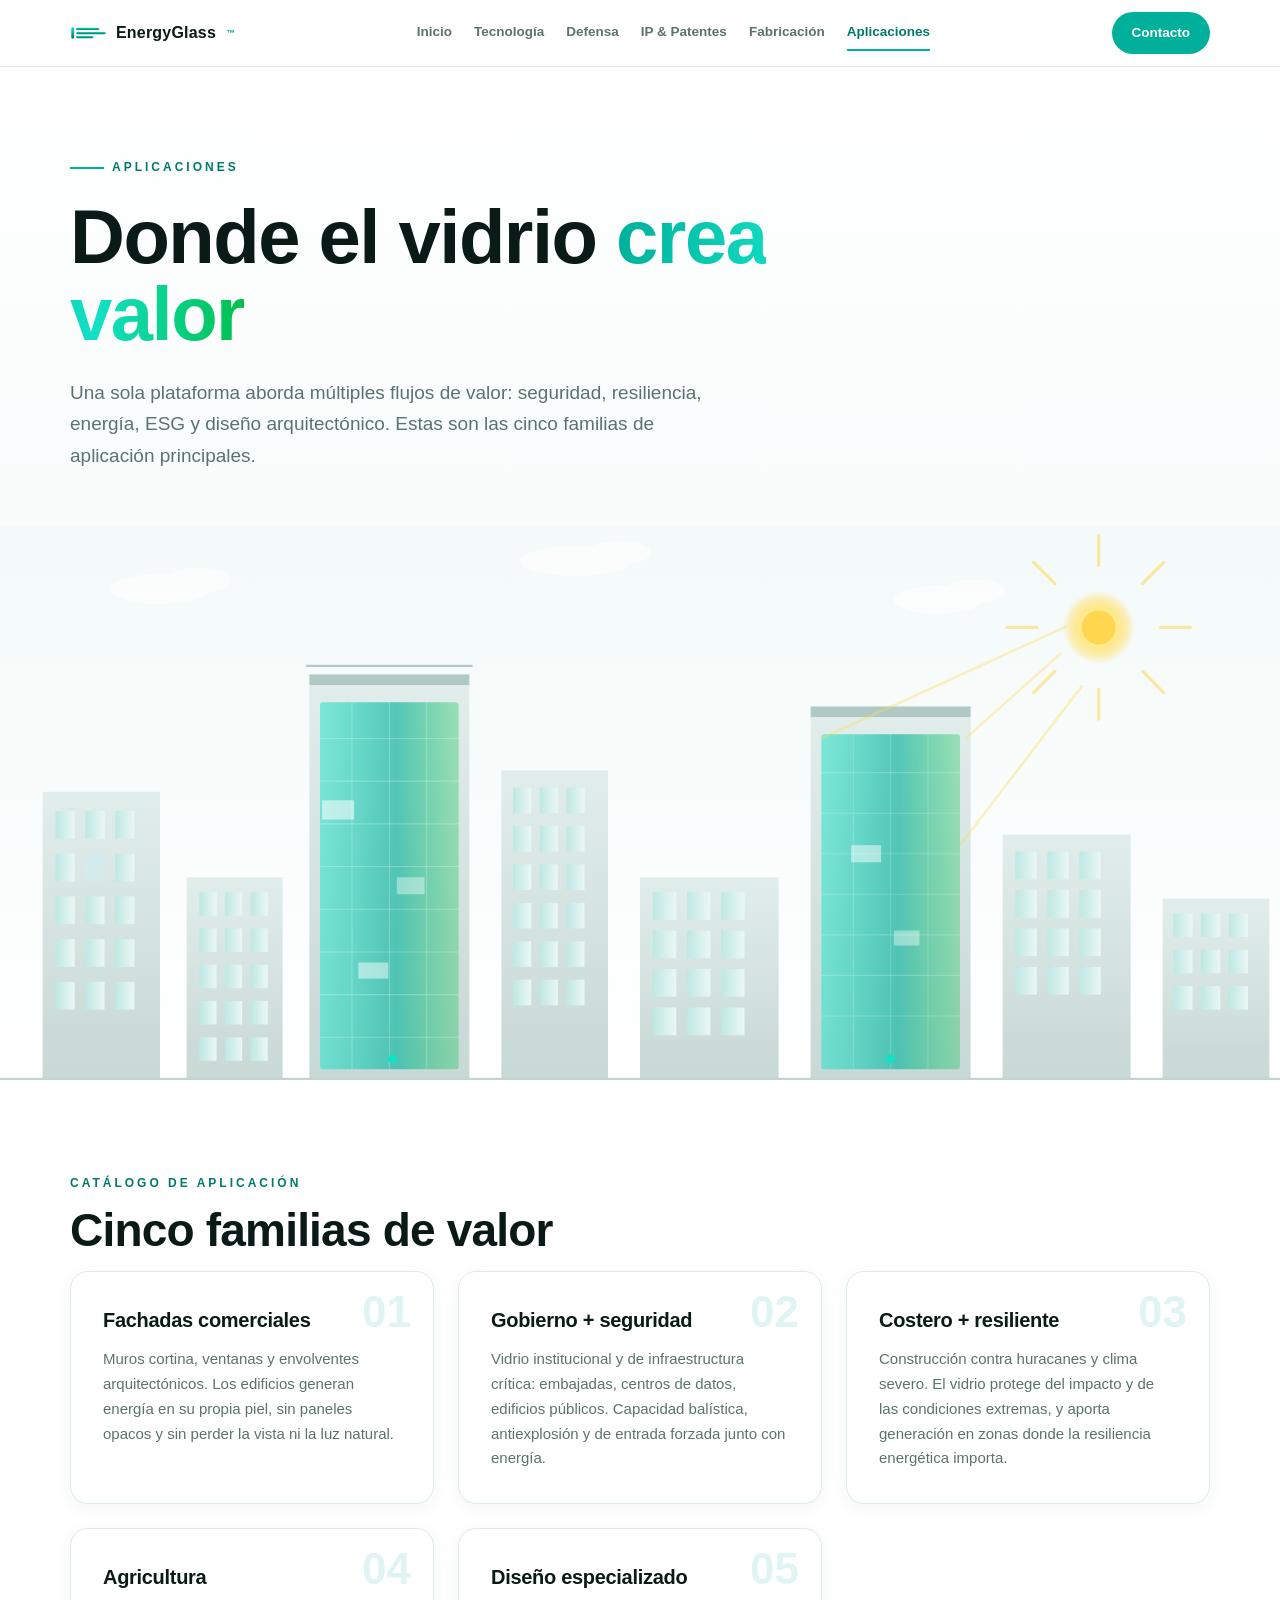
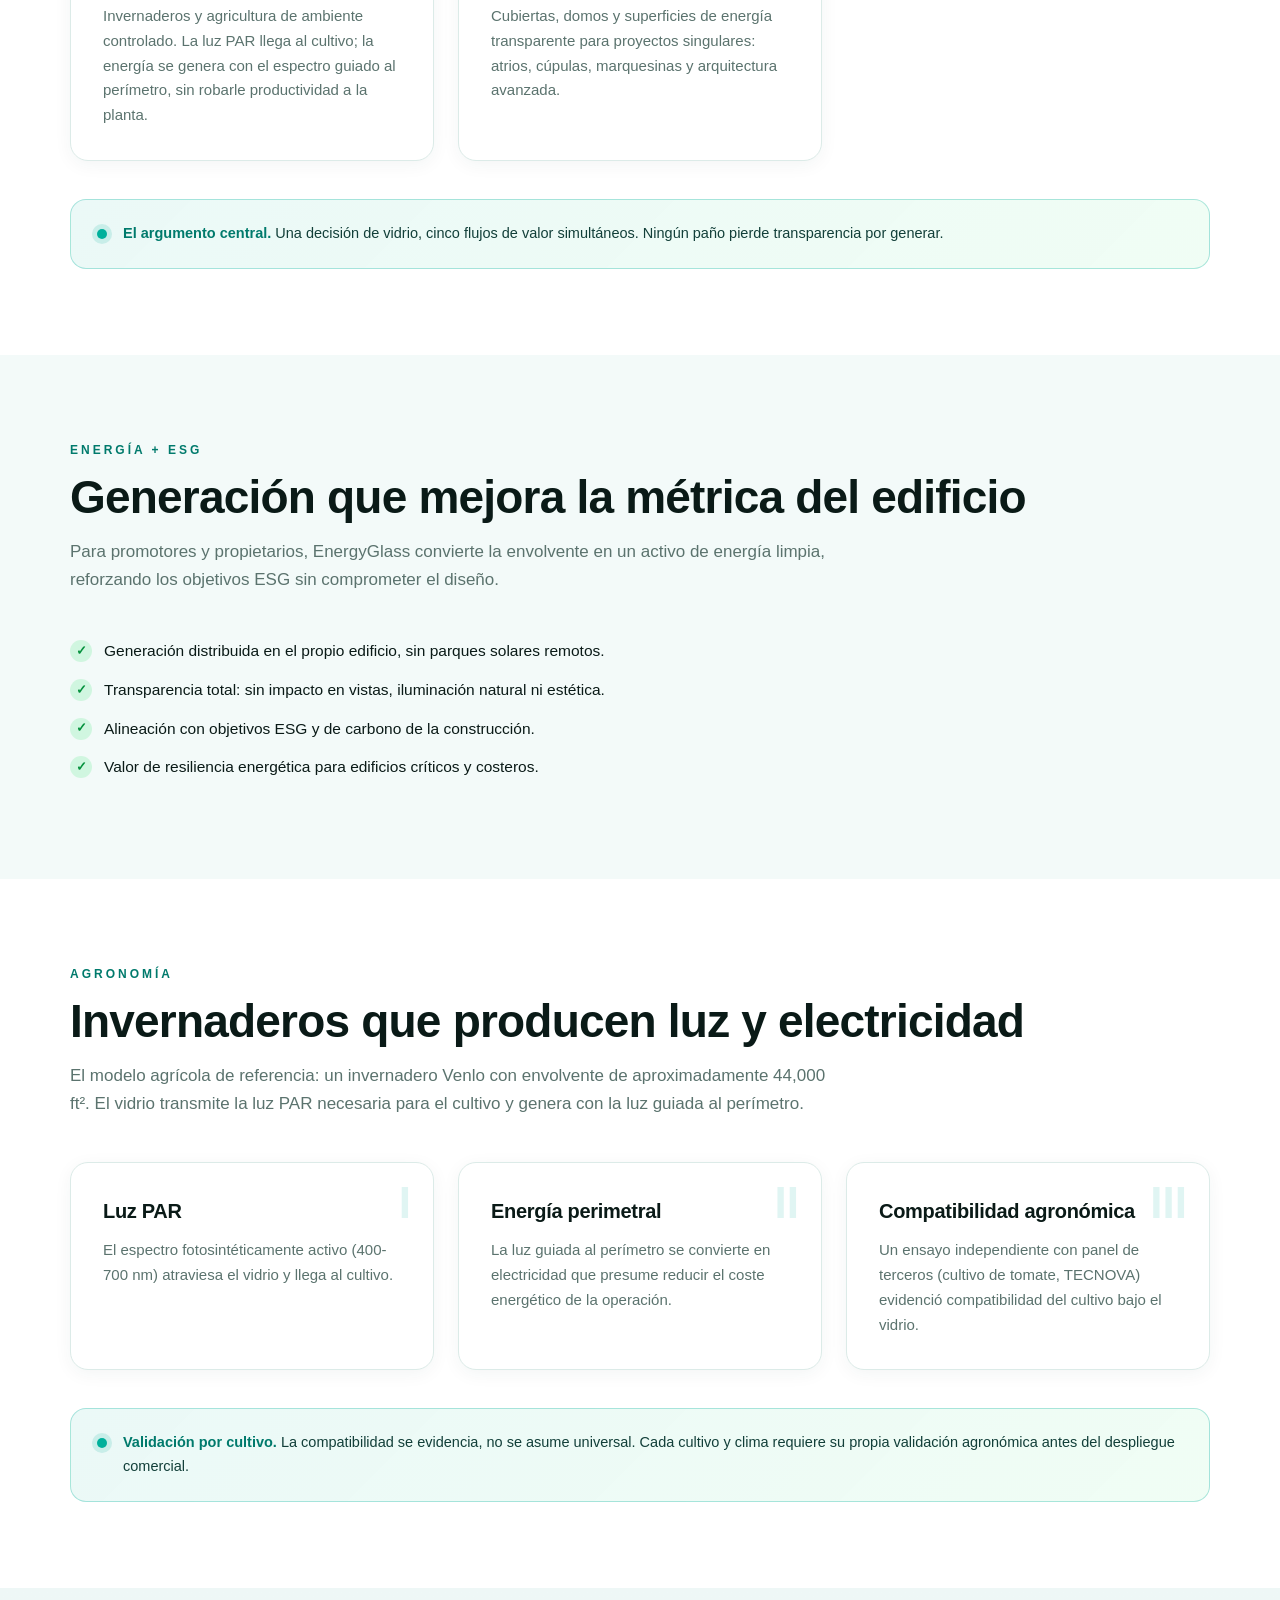
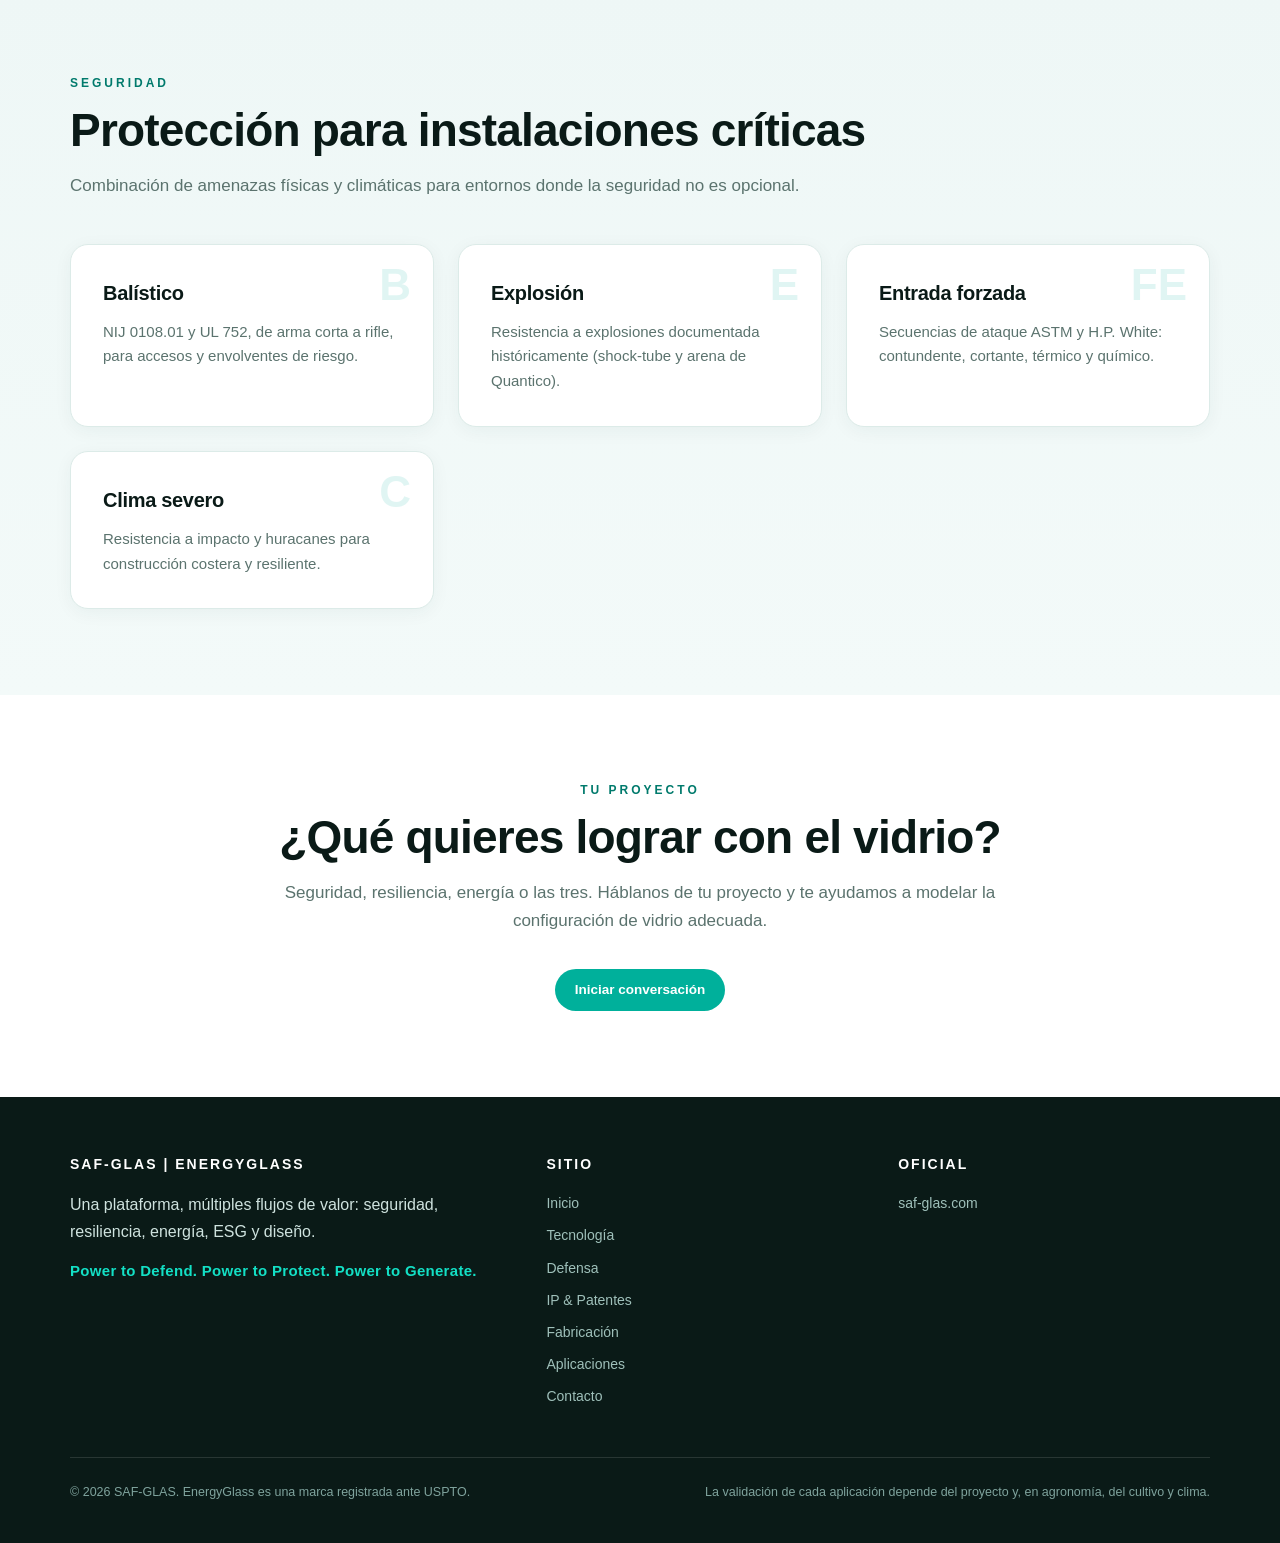
==== aplicaciones.html @ 5949d6bf "feat: pagina aplicaciones con 5 familias" ====
<!DOCTYPE html>
<html lang="es">
<head>
<meta charset="UTF-8">
<meta name="viewport" content="width=device-width, initial-scale=1.0">
<title>Aplicaciones | EnergyGlass - Fachadas, seguridad, agricultura y diseño</title>
<meta name="description" content="Aplicaciones de EnergyGlass: fachadas comerciales, gobierno y seguridad, costero y resiliente, agricultura (invernaderos) y diseño especializado.">
<link rel="stylesheet" href="style.css">
</head>
<body>

<nav class="nav">
  <div class="wrap">
    <a class="logo" href="index.html">
      <svg width="36" height="24" viewBox="0 0 112 44" fill="none">
        <defs><linearGradient id="egA" x1="0" y1="0" x2="0" y2="1"><stop offset="0" stop-color="#13e0c5"/><stop offset="1" stop-color="#007566"/></linearGradient></defs>
        <rect x="4" y="4" width="9" height="36" rx="4.5" fill="url(#egA)"/>
        <rect x="19" y="6" width="72" height="7" rx="3.5" fill="url(#egA)"/>
        <rect x="19" y="18.5" width="92" height="7" rx="3.5" fill="url(#egA)"/>
        <rect x="19" y="31" width="54" height="7" rx="3.5" fill="url(#egA)"/>
      </svg>
      EnergyGlass<span class="tm">™</span>
    </a>
    <div class="navmenu">
      <a href="index.html">Inicio</a>
      <a href="tecnologia.html">Tecnología</a>
      <a href="defensa.html">Defensa</a>
      <a href="ip.html">IP &amp; Patentes</a>
      <a href="fabricacion.html">Fabricación</a>
      <a href="aplicaciones.html" class="act">Aplicaciones</a>
    </div>
    <a class="cta" href="contacto.html">Contacto</a>
  </div>
</nav>

<header class="hero">
  <div class="wrap">
    <div class="hero-inner">
      <div class="eyebrow">Aplicaciones</div>
      <h1>Donde el vidrio <span class="grad">crea valor</span></h1>
      <p class="sub">Una sola plataforma aborda múltiples flujos de valor: seguridad, resiliencia, energía, ESG y diseño arquitectónico. Estas son las cinco familias de aplicación principales.</p>
    </div>
  </div>
  <div class="cityband">
    <img src="assets/city-energy.svg" alt="Aplicaciones de EnergyGlass en la ciudad">
  </div>
</header>

<section>
  <div class="wrap">
    <div class="kicker">Catálogo de aplicación</div>
    <h2>Cinco familias de valor</h2>
    <div class="grid2">
      <div class="card"><span class="num">01</span><h3>Fachadas comerciales</h3><p>Muros cortina, ventanas y envolventes arquitectónicos. Los edificios generan energía en su propia piel, sin paneles opacos y sin perder la vista ni la luz natural.</p></div>
      <div class="card"><span class="num">02</span><h3>Gobierno + seguridad</h3><p>Vidrio institucional y de infraestructura crítica: embajadas, centros de datos, edificios públicos. Capacidad balística, antiexplosión y de entrada forzada junto con energía.</p></div>
      <div class="card"><span class="num">03</span><h3>Costero + resiliente</h3><p>Construcción contra huracanes y clima severo. El vidrio protege del impacto y de las condiciones extremas, y aporta generación en zonas donde la resiliencia energética importa.</p></div>
      <div class="card"><span class="num">04</span><h3>Agricultura</h3><p>Invernaderos y agricultura de ambiente controlado. La luz PAR llega al cultivo; la energía se genera con el espectro guiado al perímetro, sin robarle productividad a la planta.</p></div>
      <div class="card"><span class="num">05</span><h3>Diseño especializado</h3><p>Cubiertas, domos y superficies de energía transparente para proyectos singulares: atrios, cúpulas, marquesinas y arquitectura avanzada.</p></div>
    </div>
    <div class="callout"><span class="dot"></span><div><b>El argumento central.</b> Una decisión de vidrio, cinco flujos de valor simultáneos. Ningún paño pierde transparencia por generar.</div></div>
  </div>
</section>

<section class="alt">
  <div class="wrap">
    <div class="kicker">Energía + ESG</div>
    <h2>Generación que mejora la métrica del edificio</h2>
    <p class="lead">Para promotores y propietarios, EnergyGlass convierte la envolvente en un activo de energía limpia, reforzando los objetivos ESG sin comprometer el diseño.</p>
    <ul class="checklist">
      <li>Generación distribuida en el propio edificio, sin parques solares remotos.</li>
      <li>Transparencia total: sin impacto en vistas, iluminación natural ni estética.</li>
      <li>Alineación con objetivos ESG y de carbono de la construcción.</li>
      <li>Valor de resiliencia energética para edificios críticos y costeros.</li>
    </ul>
  </div>
</section>

<section>
  <div class="wrap">
    <div class="kicker">Agronomía</div>
    <h2>Invernaderos que producen luz y electricidad</h2>
    <p class="lead">El modelo agrícola de referencia: un invernadero Venlo con envolvente de aproximadamente 44,000 ft². El vidrio transmite la luz PAR necesaria para el cultivo y genera con la luz guiada al perímetro.</p>
    <div class="grid3">
      <div class="card"><span class="num">I</span><h3>Luz PAR</h3><p>El espectro fotosintéticamente activo (400-700 nm) atraviesa el vidrio y llega al cultivo.</p></div>
      <div class="card"><span class="num">II</span><h3>Energía perimetral</h3><p>La luz guiada al perímetro se convierte en electricidad que presume reducir el coste energético de la operación.</p></div>
      <div class="card"><span class="num">III</span><h3>Compatibilidad agronómica</h3><p>Un ensayo independiente con panel de terceros (cultivo de tomate, TECNOVA) evidenció compatibilidad del cultivo bajo el vidrio.</p></div>
    </div>
    <div class="callout"><span class="dot"></span><div><b>Validación por cultivo.</b> La compatibilidad se evidencia, no se asume universal. Cada cultivo y clima requiere su propia validación agronómica antes del despliegue comercial.</div></div>
  </div>
</section>

<section class="alt2">
  <div class="wrap">
    <div class="kicker">Seguridad</div>
    <h2>Protección para instalaciones críticas</h2>
    <p class="lead">Combinación de amenazas físicas y climáticas para entornos donde la seguridad no es opcional.</p>
    <div class="grid2">
      <div class="card"><span class="num">B</span><h3>Balístico</h3><p>NIJ 0108.01 y UL 752, de arma corta a rifle, para accesos y envolventes de riesgo.</p></div>
      <div class="card"><span class="num">E</span><h3>Explosión</h3><p>Resistencia a explosiones documentada históricamente (shock-tube y arena de Quantico).</p></div>
      <div class="card"><span class="num">FE</span><h3>Entrada forzada</h3><p>Secuencias de ataque ASTM y H.P. White: contundente, cortante, térmico y químico.</p></div>
      <div class="card"><span class="num">C</span><h3>Clima severo</h3><p>Resistencia a impacto y huracanes para construcción costera y resiliente.</p></div>
    </div>
  </div>
</section>

<section>
  <div class="wrap center">
    <div class="kicker">Tu proyecto</div>
    <h2>¿Qué quieres lograr con el vidrio?</h2>
    <p class="lead" style="margin:0 auto 34px">Seguridad, resiliencia, energía o las tres. Háblanos de tu proyecto y te ayudamos a modelar la configuración de vidrio adecuada.</p>
    <div class="actions" style="justify-content:center">
      <a class="cta" href="contacto.html">Iniciar conversación</a>
    </div>
  </div>
</section>

<footer>
  <div class="wrap">
    <div class="fgrid">
      <div>
        <h4>SAF-GLAS | EnergyGlass</h4>
        <p>Una plataforma, múltiples flujos de valor: seguridad, resiliencia, energía, ESG y diseño.</p>
        <p class="tagline">Power to Defend. Power to Protect. Power to Generate.</p>
      </div>
      <div>
        <h4>Sitio</h4>
        <a href="index.html">Inicio</a><a href="tecnologia.html">Tecnología</a><a href="defensa.html">Defensa</a><a href="ip.html">IP &amp; Patentes</a><a href="fabricacion.html">Fabricación</a><a href="aplicaciones.html">Aplicaciones</a><a href="contacto.html">Contacto</a>
      </div>
      <div>
        <h4>Oficial</h4>
        <a href="https://www.saf-glas.com/" target="_blank" rel="noopener">saf-glas.com</a>
      </div>
    </div>
    <div class="fbot">
      <span>© 2026 SAF-GLAS. EnergyGlass es una marca registrada ante USPTO.</span>
      <span>La validación de cada aplicación depende del proyecto y, en agronomía, del cultivo y clima.</span>
    </div>
  </div>
</footer>

</body>
</html>
---- style.css ----
/* EnergyGlass / SAF-GLAS, site styles */
:root{
--paper:#ffffff;--paper2:#f3faf9;--panel:#eef7f6;--ink:#0a1a17;--teal:#00B09B;--teal-dark:#007a6c;--teal-bright:#13e0c5;--lime:#00c04a;--muted:#5b736e;--line:#dcebe8;--shadow:0 14px 40px rgba(10,60,52,.10)
}
*{margin:0;padding:0;box-sizing:border-box}
html{scroll-behavior:smooth}
body{background:var(--paper);color:var(--ink);font-family:-apple-system,BlinkMacSystemFont,'Segoe UI',Roboto,Helvetica,Arial,sans-serif;line-height:1.65;overflow-x:hidden}
::selection{background:var(--teal);color:#fff}
a{color:inherit;text-decoration:none}
.wrap{width:min(1140px,92%);margin:0 auto}

/* NAV */
.nav{position:sticky;top:0;z-index:60;background:rgba(255,255,255,.86);backdrop-filter:blur(14px);border-bottom:1px solid var(--line)}
.nav .wrap{display:flex;align-items:center;justify-content:space-between;height:66px;gap:18px}
.logo{display:flex;align-items:center;gap:10px;font-weight:800;font-size:16px;letter-spacing:.2px;color:var(--ink);white-space:nowrap}
.logo .tm{font-size:9px;color:var(--teal);vertical-align:super}
.navmenu{display:flex;gap:22px;font-size:13.5px;color:var(--muted);font-weight:600}
.navmenu a{padding:6px 0;border-bottom:2px solid transparent;transition:.18s}
.navmenu a:hover,.navmenu a.act{color:var(--teal-dark);border-bottom-color:var(--teal)}
.cta{background:var(--teal);color:#fff;padding:10px 20px;border-radius:999px;font-weight:700;font-size:13.5px;transition:.2s;white-space:nowrap}
.cta:hover{background:var(--teal-dark);box-shadow:0 8px 24px rgba(0,176,155,.35)}
.cta-ink{background:var(--ink);color:#fff}

/* HERO */
.hero{position:relative;background:linear-gradient(180deg,#ffffff 0%,#f3faf9 78%,#ffffff 100%);overflow:hidden}
.hero-inner{position:relative;z-index:3;padding:84px 0 30px;max-width:820px}
.eyebrow{display:inline-flex;align-items:center;gap:8px;font-size:12px;letter-spacing:3px;text-transform:uppercase;color:var(--teal-dark);font-weight:800;margin-bottom:20px}
.eyebrow::before{content:'';width:34px;height:2px;background:var(--teal)}
h1{font-size:clamp(42px,7vw,76px);line-height:1.02;font-weight:900;letter-spacing:-1.5px;margin-bottom:24px;color:var(--ink)}
.grad{background:linear-gradient(92deg,var(--teal) 0%,var(--teal-bright) 55%,var(--lime) 100%);-webkit-background-clip:text;background-clip:text;color:transparent}
.sub{font-size:clamp(16px,2vw,19px);color:var(--muted);max-width:660px;margin-bottom:34px}
.actions{display:flex;gap:14px;flex-wrap:wrap}
.ghost{border:1.5px solid var(--teal);color:var(--teal-dark);padding:10px 20px;border-radius:999px;font-weight:700;font-size:13.5px;transition:.2s}
.ghost:hover{background:rgba(0,176,155,.09)}
.cityband{position:relative;z-index:2;margin-top:-10px}
.cityband svg{display:block;width:100%;height:auto}

/* SECTIONS */
section{padding:86px 0;position:relative}
section.alt{background:var(--paper2)}
section.alt2{background:linear-gradient(180deg,var(--panel),var(--paper2))}
.kicker{font-size:12px;letter-spacing:3px;text-transform:uppercase;color:var(--teal-dark);font-weight:800;margin-bottom:12px}
h2{font-size:clamp(28px,4vw,46px);font-weight:900;line-height:1.08;letter-spacing:-.8px;margin-bottom:16px;color:var(--ink)}
.lead{color:var(--muted);max-width:760px;font-size:17px;margin-bottom:44px}
.center{text-align:center}.center .lead{margin-left:auto;margin-right:auto}

/* STATS */
.statgrid{display:grid;grid-template-columns:repeat(auto-fit,minmax(190px,1fr));gap:18px;margin-top:46px}
.stat{background:#fff;border:1px solid var(--line);border-radius:16px;padding:26px 24px;box-shadow:0 4px 18px rgba(10,60,52,.05);transition:.22s}
.stat:hover{transform:translateY(-4px);border-color:var(--teal);box-shadow:var(--shadow)}
.stat b{display:block;font-size:34px;font-weight:900;color:var(--teal-dark);letter-spacing:-1px;line-height:1.1}
.stat b i{font-style:normal;color:var(--lime)}
.stat span{font-size:13px;color:var(--muted);font-weight:600}

/* CARDS */
.grid3{display:grid;grid-template-columns:repeat(auto-fit,minmax(280px,1fr));gap:24px}
.grid2{display:grid;grid-template-columns:repeat(auto-fit,minmax(320px,1fr));gap:24px}
.card{background:#fff;border:1px solid var(--line);border-radius:18px;padding:32px;box-shadow:0 4px 18px rgba(10,60,52,.05);transition:.25s;position:relative;overflow:hidden}
.card:hover{transform:translateY(-5px);border-color:var(--teal);box-shadow:var(--shadow)}
.card .num{position:absolute;top:18px;right:22px;font-size:44px;font-weight:900;color:rgba(0,176,155,.12);line-height:1}
.card .ic{width:52px;height:52px;border-radius:14px;background:linear-gradient(135deg,rgba(0,176,155,.14),rgba(0,224,76,.10));display:flex;align-items:center;justify-content:center;margin-bottom:20px;color:var(--teal-dark)}
.card h3{font-size:20px;font-weight:800;margin-bottom:10px;letter-spacing:-.3px}
.card p{color:var(--muted);font-size:15px}
.tag{display:inline-block;background:rgba(0,176,155,.1);color:var(--teal-dark);border:1px solid rgba(0,176,155,.25);padding:4px 12px;border-radius:999px;font-size:11.5px;font-weight:800;letter-spacing:1px;margin-bottom:14px;text-transform:uppercase}

/* PIPELINE */
.pipe{display:flex;flex-wrap:wrap;gap:10px;margin-top:38px}
.step{flex:1;min-width:150px;background:#fff;border:1px solid var(--line);border-radius:14px;padding:22px 18px;position:relative;transition:.22s}
.step:hover{border-color:var(--teal);transform:translateY(-3px)}
.step b{display:block;color:var(--teal-dark);font-size:16.5px;font-weight:800;margin-bottom:6px}
.step span{font-size:13px;color:var(--muted)}
.arrow{align-self:center;color:var(--teal);font-size:22px;font-weight:900}

/* TABLES */
.tbl{width:100%;border-collapse:collapse;margin-top:26px;background:#fff;border:1px solid var(--line);border-radius:14px;overflow:hidden;box-shadow:0 4px 18px rgba(10,60,52,.05);font-size:14.5px}
.tbl th{background:var(--teal-dark);color:#fff;text-align:left;padding:13px 18px;font-size:12.5px;letter-spacing:1.5px;text-transform:uppercase}
.tbl td{padding:14px 18px;border-top:1px solid var(--line);color:var(--muted);vertical-align:top}
.tbl td:first-child{color:var(--ink);font-weight:700;width:30%}
.tbl tr:hover td{background:rgba(0,176,155,.045)}

/* CHECKLIST */
.checklist{list-style:none;margin-top:20px}
.checklist li{display:flex;gap:12px;align-items:flex-start;margin-bottom:13px;font-size:15.5px;color:var(--ink)}
.checklist li::before{content:'✓';flex:0 0 22px;height:22px;background:rgba(0,224,76,.14);color:#04913c;font-weight:900;border-radius:50%;display:flex;align-items:center;justify-content:center;font-size:12.5px;margin-top:2px}

/* CALLOUT */
.callout{display:flex;gap:16px;background:linear-gradient(135deg,rgba(0,176,155,.08),rgba(0,224,76,.06));border:1px solid rgba(0,176,155,.3);border-radius:16px;padding:22px 26px;margin-top:38px;font-size:14.5px;color:var(--teal-ink,#123f39)}
.callout b{color:var(--teal-dark)}
.callout .dot{flex:0 0 10px;height:10px;border-radius:50%;background:var(--teal);margin-top:7px;box-shadow:0 0 0 5px rgba(0,176,155,.15)}

/* SVG ANIM */
@keyframes pulseWin{0%,100%{opacity:.22}50%{opacity:1}}
.win-on{animation:pulseWin 3.4s ease-in-out infinite}
@keyframes raySpin{to{transform:rotate(360deg)}}
.sun-rays{animation:raySpin 110s linear infinite}
.sun-core{animation:pulseWin 6s ease-in-out infinite}
@keyframes pUp{0%{transform:translateY(0);opacity:0}12%{opacity:1}88%{opacity:1}100%{transform:translateY(-340px);opacity:0}}
.pU{animation:pUp 6.5s linear infinite}
@keyframes pSide{0%{transform:translateX(0);opacity:0}15%{opacity:1}85%{opacity:1}100%{transform:translateX(300px);opacity:0}}
.pS{animation:pSide 5s linear infinite}
@keyframes dashFlow{to{stroke-dashoffset:-260}}
.beam{stroke-dasharray:5 11;animation:dashFlow 9s linear infinite}
@keyframes glowPulse{0%,100%{filter:drop-shadow(0 0 4px rgba(0,176,155,.5))}50%{filter:drop-shadow(0 0 12px rgba(0,176,155,.95))}}
.glow{animation:glowPulse 4s ease-in-out infinite}
@keyframes floatY{0%,100%{transform:translateY(0)}50%{transform:translateY(-14px)}}
.float{animation:floatY 7s ease-in-out infinite}

/* FOOTER */
footer{background:var(--ink);color:#cfe3df;padding:56px 0 40px;margin-top:0}
footer .fgrid{display:grid;grid-template-columns:1.4fr 1fr 1fr;gap:40px;margin-bottom:40px}
footer h4{color:#fff;font-size:14px;letter-spacing:2px;text-transform:uppercase;margin-bottom:16px}
footer a{display:block;color:#9fc0ba;font-size:14px;margin-bottom:9px;transition:.18s}
footer a:hover{color:var(--teal-bright)}
footer .tagline{color:var(--teal-bright);font-weight:800;font-size:15px;margin-top:14px;letter-spacing:.3px}
footer .fbot{border-top:1px solid rgba(255,255,255,.12);padding-top:24px;display:flex;justify-content:space-between;flex-wrap:wrap;gap:12px;font-size:12.5px;color:#7fa39d}

@media(max-width:900px){
.navmenu{display:none}
footer .fgrid{grid-template-columns:1fr}
.hero-inner{padding-top:56px}
}
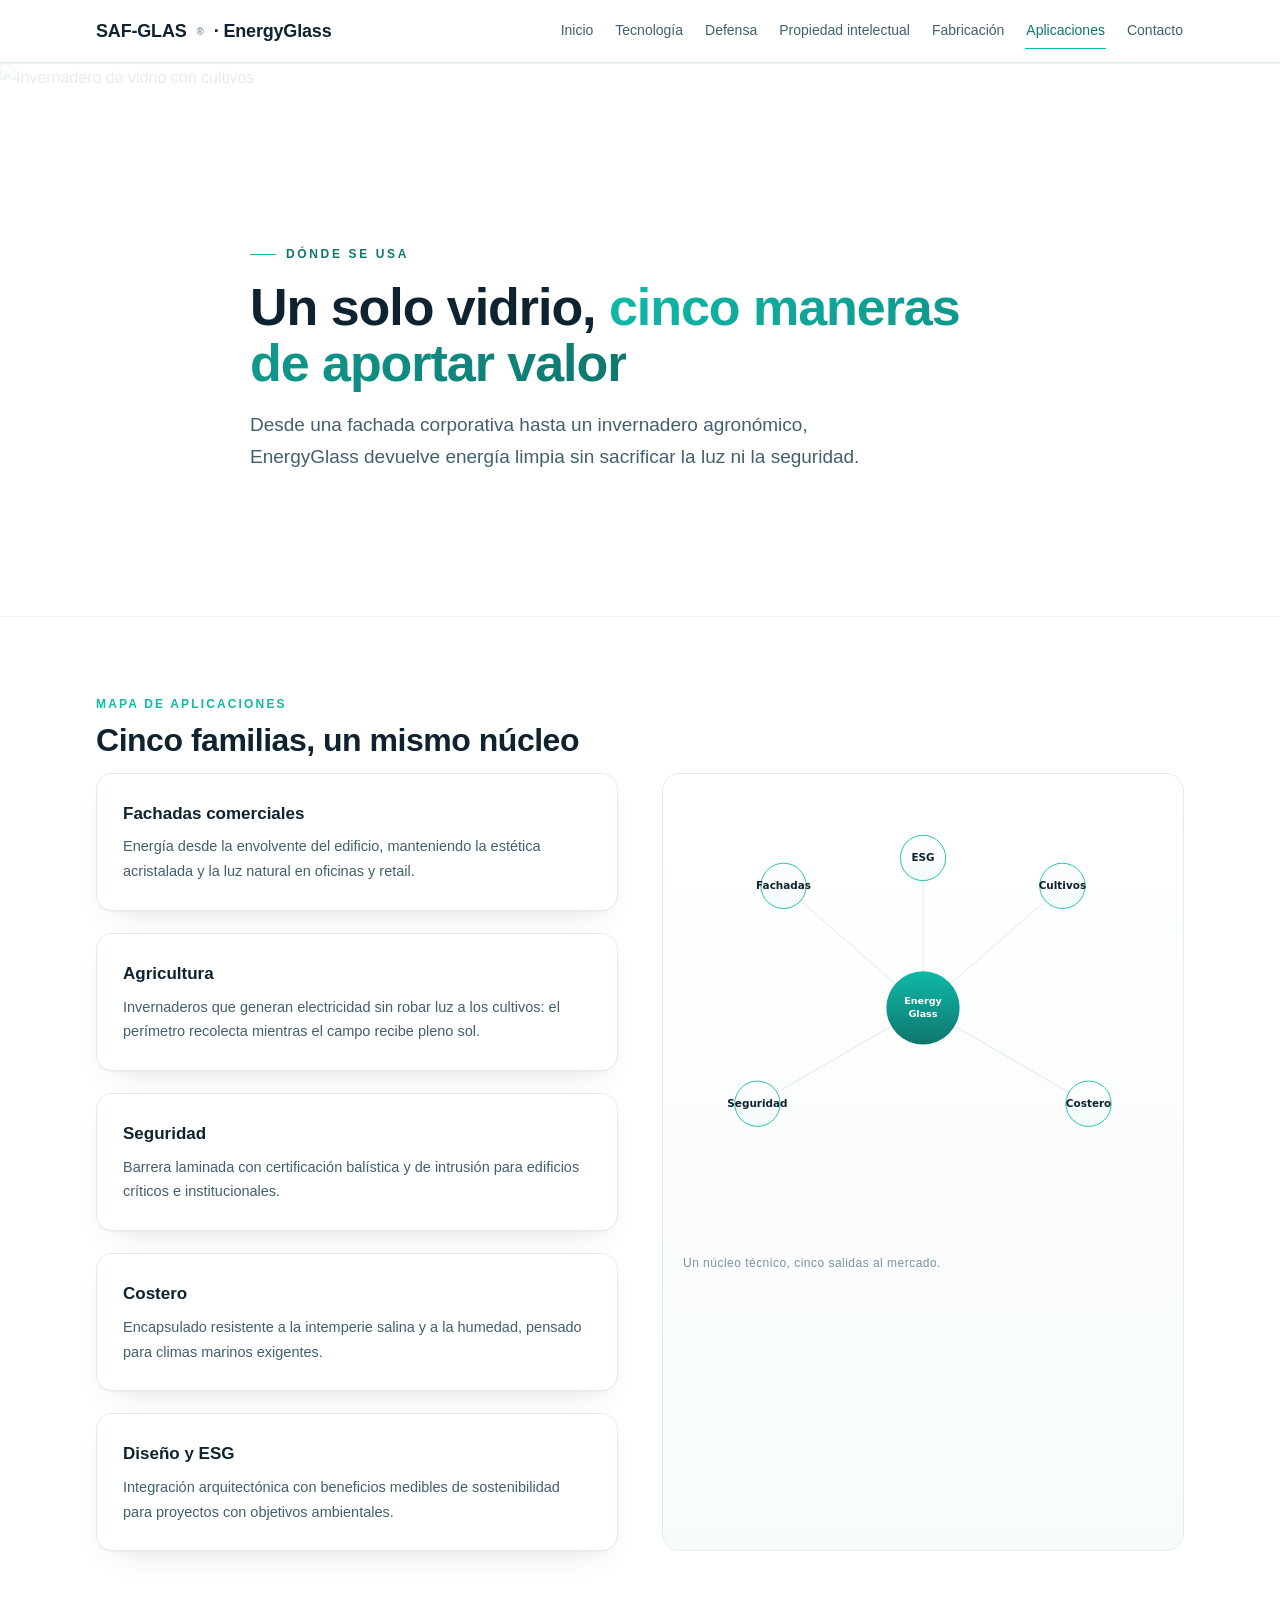
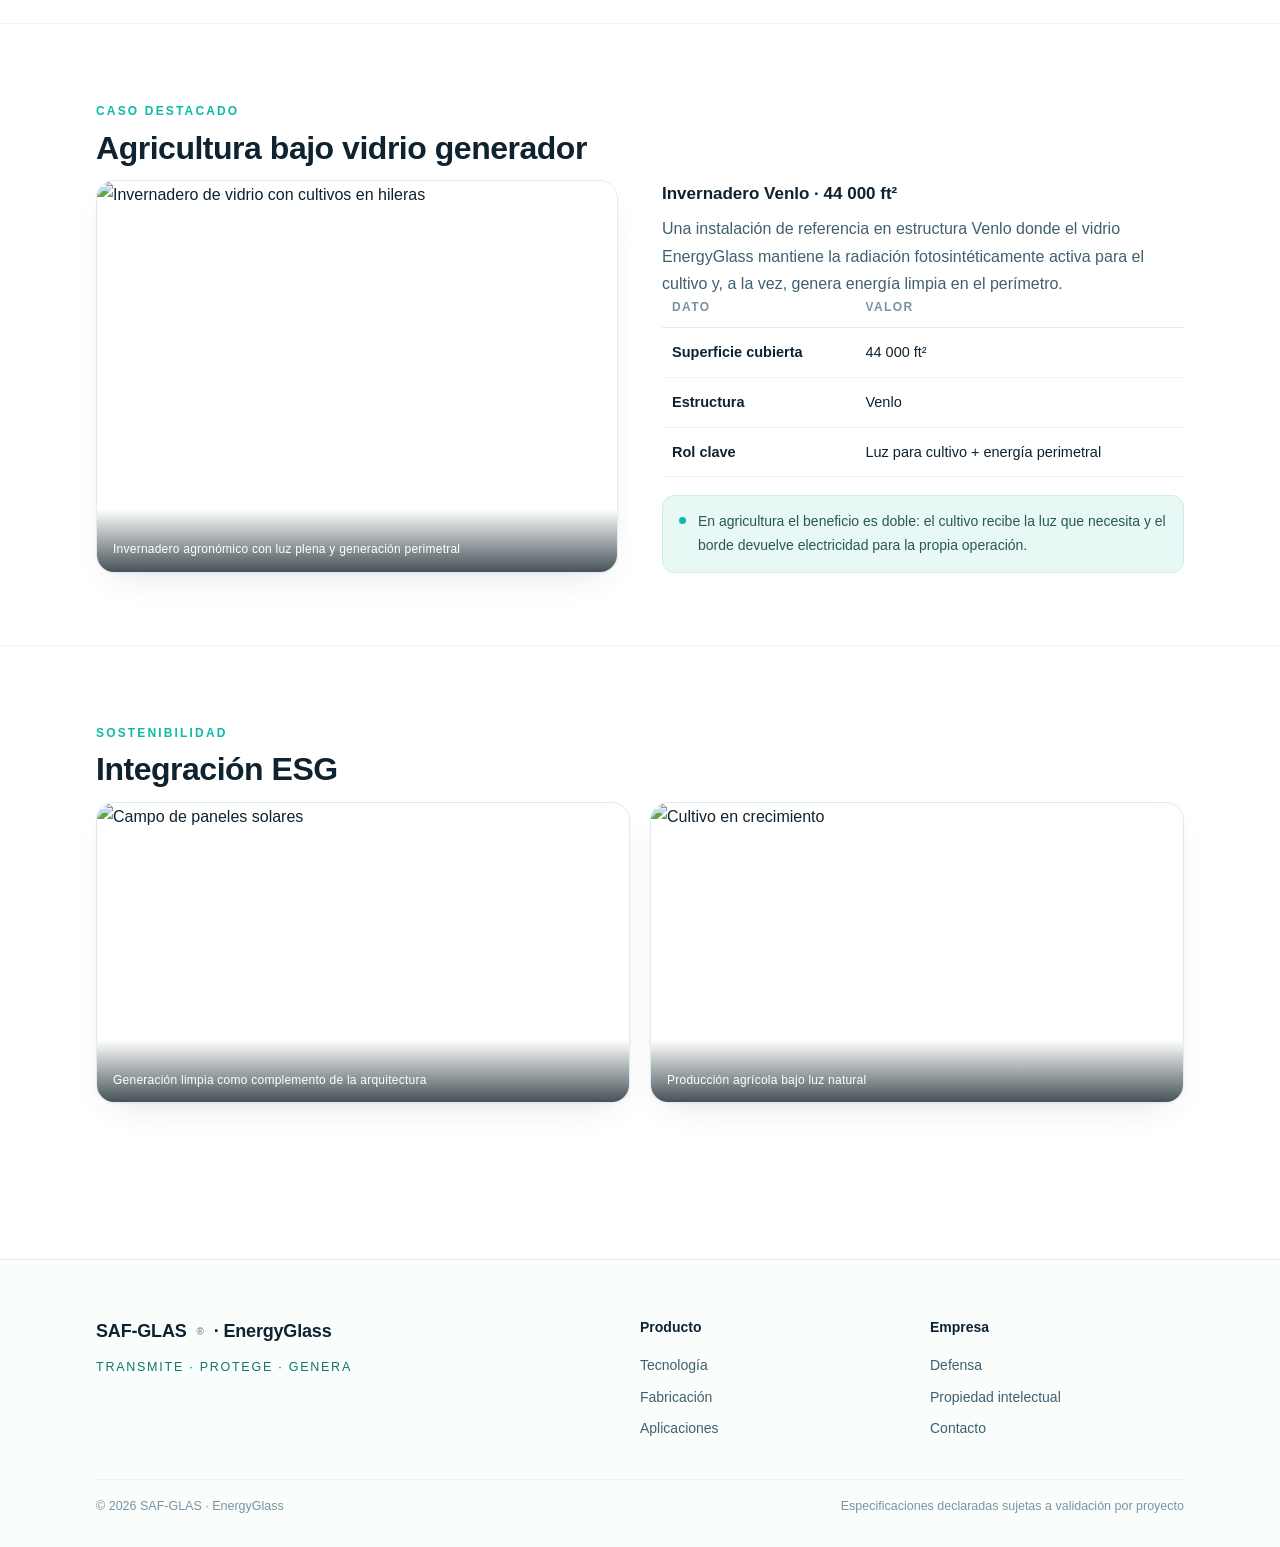
==== commit aa4be9f1: "feat: aplicaciones con mapa de 5 radios y caso invernadero Venlo" ====
--- a/aplicaciones.html
+++ b/aplicaciones.html
@@ -3,113 +3,123 @@
 <head>
 <meta charset="UTF-8">
 <meta name="viewport" content="width=device-width, initial-scale=1.0">
-<title>Aplicaciones | EnergyGlass - Fachadas, seguridad, agricultura y diseño</title>
-<meta name="description" content="Aplicaciones de EnergyGlass: fachadas comerciales, gobierno y seguridad, costero y resiliente, agricultura (invernaderos) y diseño especializado.">
+<title>Aplicaciones · SAF-GLAS EnergyGlass</title>
+<meta name="description" content="Aplicaciones de EnergyGlass: fachadas, agricultura en invernaderos, seguridad, entornos costeros e integración con proyectos ESG.">
 <link rel="stylesheet" href="style.css">
 </head>
 <body>
-
-<nav class="nav">
+<header class="nav">
   <div class="wrap">
-    <a class="logo" href="index.html">
-      <svg width="36" height="24" viewBox="0 0 112 44" fill="none">
-        <defs><linearGradient id="egA" x1="0" y1="0" x2="0" y2="1"><stop offset="0" stop-color="#13e0c5"/><stop offset="1" stop-color="#007566"/></linearGradient></defs>
-        <rect x="4" y="4" width="9" height="36" rx="4.5" fill="url(#egA)"/>
-        <rect x="19" y="6" width="72" height="7" rx="3.5" fill="url(#egA)"/>
-        <rect x="19" y="18.5" width="92" height="7" rx="3.5" fill="url(#egA)"/>
-        <rect x="19" y="31" width="54" height="7" rx="3.5" fill="url(#egA)"/>
-      </svg>
-      EnergyGlass<span class="tm">™</span>
-    </a>
-    <div class="navmenu">
+    <a class="logo" href="index.html">SAF-GLAS<sup class="tm">®</sup> · EnergyGlass</a>
+    <nav class="navmenu">
       <a href="index.html">Inicio</a>
       <a href="tecnologia.html">Tecnología</a>
       <a href="defensa.html">Defensa</a>
-      <a href="ip.html">IP &amp; Patentes</a>
+      <a href="ip.html">Propiedad intelectual</a>
       <a href="fabricacion.html">Fabricación</a>
-      <a href="aplicaciones.html" class="act">Aplicaciones</a>
-    </div>
-    <a class="cta" href="contacto.html">Contacto</a>
-  </div>
-</nav>
-
-<header class="hero">
-  <div class="wrap">
-    <div class="hero-inner">
-      <div class="eyebrow">Aplicaciones</div>
-      <h1>Donde el vidrio <span class="grad">crea valor</span></h1>
-      <p class="sub">Una sola plataforma aborda múltiples flujos de valor: seguridad, resiliencia, energía, ESG y diseño arquitectónico. Estas son las cinco familias de aplicación principales.</p>
-    </div>
-  </div>
-  <div class="cityband">
-    <img src="assets/city-energy.svg" alt="Aplicaciones de EnergyGlass en la ciudad">
+      <a class="on" href="aplicaciones.html">Aplicaciones</a>
+      <a href="contacto.html">Contacto</a>
+    </nav>
   </div>
 </header>
 
-<section>
-  <div class="wrap">
-    <div class="kicker">Catálogo de aplicación</div>
-    <h2>Cinco familias de valor</h2>
-    <div class="grid2">
-      <div class="card"><span class="num">01</span><h3>Fachadas comerciales</h3><p>Muros cortina, ventanas y envolventes arquitectónicos. Los edificios generan energía en su propia piel, sin paneles opacos y sin perder la vista ni la luz natural.</p></div>
-      <div class="card"><span class="num">02</span><h3>Gobierno + seguridad</h3><p>Vidrio institucional y de infraestructura crítica: embajadas, centros de datos, edificios públicos. Capacidad balística, antiexplosión y de entrada forzada junto con energía.</p></div>
-      <div class="card"><span class="num">03</span><h3>Costero + resiliente</h3><p>Construcción contra huracanes y clima severo. El vidrio protege del impacto y de las condiciones extremas, y aporta generación en zonas donde la resiliencia energética importa.</p></div>
-      <div class="card"><span class="num">04</span><h3>Agricultura</h3><p>Invernaderos y agricultura de ambiente controlado. La luz PAR llega al cultivo; la energía se genera con el espectro guiado al perímetro, sin robarle productividad a la planta.</p></div>
-      <div class="card"><span class="num">05</span><h3>Diseño especializado</h3><p>Cubiertas, domos y superficies de energía transparente para proyectos singulares: atrios, cúpulas, marquesinas y arquitectura avanzada.</p></div>
-    </div>
-    <div class="callout"><span class="dot"></span><div><b>El argumento central.</b> Una decisión de vidrio, cinco flujos de valor simultáneos. Ningún paño pierde transparencia por generar.</div></div>
+<section class="hero">
+  <div class="hero-photo">
+    <img src="https://images.unsplash.com/photo-1531834685032-c34bf0d84c77?w=1800&q=80&auto=format&fit=crop" alt="Invernadero de vidrio con cultivos" loading="eager">
   </div>
-</section>
-
-<section class="alt">
-  <div class="wrap">
-    <div class="kicker">Energía + ESG</div>
-    <h2>Generación que mejora la métrica del edificio</h2>
-    <p class="lead">Para promotores y propietarios, EnergyGlass convierte la envolvente en un activo de energía limpia, reforzando los objetivos ESG sin comprometer el diseño.</p>
-    <ul class="checklist">
-      <li>Generación distribuida en el propio edificio, sin parques solares remotos.</li>
-      <li>Transparencia total: sin impacto en vistas, iluminación natural ni estética.</li>
-      <li>Alineación con objetivos ESG y de carbono de la construcción.</li>
-      <li>Valor de resiliencia energética para edificios críticos y costeros.</li>
-    </ul>
+  <div class="hero-veil"></div>
+  <div class="wrap hero-inner">
+    <span class="eyebrow">Dónde se usa</span>
+    <h1>Un solo vidrio, <span class="grad">cinco maneras de aportar valor</span></h1>
+    <p class="sub">Desde una fachada corporativa hasta un invernadero agronómico, EnergyGlass devuelve energía limpia sin sacrificar la luz ni la seguridad.</p>
   </div>
 </section>
 
 <section>
   <div class="wrap">
-    <div class="kicker">Agronomía</div>
-    <h2>Invernaderos que producen luz y electricidad</h2>
-    <p class="lead">El modelo agrícola de referencia: un invernadero Venlo con envolvente de aproximadamente 44,000 ft². El vidrio transmite la luz PAR necesaria para el cultivo y genera con la luz guiada al perímetro.</p>
-    <div class="grid3">
-      <div class="card"><span class="num">I</span><h3>Luz PAR</h3><p>El espectro fotosintéticamente activo (400-700 nm) atraviesa el vidrio y llega al cultivo.</p></div>
-      <div class="card"><span class="num">II</span><h3>Energía perimetral</h3><p>La luz guiada al perímetro se convierte en electricidad que presume reducir el coste energético de la operación.</p></div>
-      <div class="card"><span class="num">III</span><h3>Compatibilidad agronómica</h3><p>Un ensayo independiente con panel de terceros (cultivo de tomate, TECNOVA) evidenció compatibilidad del cultivo bajo el vidrio.</p></div>
-    </div>
-    <div class="callout"><span class="dot"></span><div><b>Validación por cultivo.</b> La compatibilidad se evidencia, no se asume universal. Cada cultivo y clima requiere su propia validación agronómica antes del despliegue comercial.</div></div>
-  </div>
-</section>
-
-<section class="alt2">
-  <div class="wrap">
-    <div class="kicker">Seguridad</div>
-    <h2>Protección para instalaciones críticas</h2>
-    <p class="lead">Combinación de amenazas físicas y climáticas para entornos donde la seguridad no es opcional.</p>
+    <span class="kicker">Mapa de aplicaciones</span>
+    <h2>Cinco familias, un mismo núcleo</h2>
     <div class="grid2">
-      <div class="card"><span class="num">B</span><h3>Balístico</h3><p>NIJ 0108.01 y UL 752, de arma corta a rifle, para accesos y envolventes de riesgo.</p></div>
-      <div class="card"><span class="num">E</span><h3>Explosión</h3><p>Resistencia a explosiones documentada históricamente (shock-tube y arena de Quantico).</p></div>
-      <div class="card"><span class="num">FE</span><h3>Entrada forzada</h3><p>Secuencias de ataque ASTM y H.P. White: contundente, cortante, térmico y químico.</p></div>
-      <div class="card"><span class="num">C</span><h3>Clima severo</h3><p>Resistencia a impacto y huracanes para construcción costera y resiliente.</p></div>
+      <div>
+        <div class="grid3" style="grid-template-columns:1fr">
+          <div class="card"><h3>Fachadas comerciales</h3><p>Energía desde la envolvente del edificio, manteniendo la estética acristalada y la luz natural en oficinas y retail.</p></div>
+          <div class="card"><h3>Agricultura</h3><p>Invernaderos que generan electricidad sin robar luz a los cultivos: el perímetro recolecta mientras el campo recibe pleno sol.</p></div>
+          <div class="card"><h3>Seguridad</h3><p>Barrera laminada con certificación balística y de intrusión para edificios críticos e institucionales.</p></div>
+          <div class="card"><h3>Costero</h3><p>Encapsulado resistente a la intemperie salina y a la humedad, pensado para climas marinos exigentes.</p></div>
+          <div class="card"><h3>Diseño y ESG</h3><p>Integración arquitectónica con beneficios medibles de sostenibilidad para proyectos con objetivos ambientales.</p></div>
+        </div>
+      </div>
+      <figure class="diagram">
+        <svg viewBox="0 0 560 520" role="img" aria-label="Núcleo EnergyGlass con cinco ramas de aplicación">
+          <defs>
+            <linearGradient id="core" x1="0" y1="0" x2="0" y2="1"><stop offset="0" stop-color="#0fb9a8"/><stop offset="1" stop-color="#0f766e"/></linearGradient>
+            <linearGradient id="node" x1="0" y1="0" x2="0" y2="1"><stop offset="0" stop-color="#fff"/><stop offset="1" stop-color="#f2faf9"/></linearGradient>
+          </defs>
+          <!-- ramas -->
+          <g stroke="#c4d9d7" stroke-width=".8" opacity=".8">
+            <line x1="280" y1="250" x2="120" y2="110"/>
+            <line x1="280" y1="250" x2="440" y2="110"/>
+            <line x1="280" y1="250" x2="90" y2="360"/>
+            <line x1="280" y1="250" x2="470" y2="360"/>
+            <line x1="280" y1="250" x2="280" y2="78"/>
+          </g>
+          <!-- núcleo -->
+          <circle cx="280" cy="250" r="42" fill="url(#core)" class="corepulse"/>
+          <text x="280" y="246" text-anchor="middle" font-family="system-ui,sans-serif" font-size="11" font-weight="800" fill="#fff">Energy</text>
+          <text x="280" y="260" text-anchor="middle" font-family="system-ui,sans-serif" font-size="11" font-weight="800" fill="#fff">Glass</text>
+          <!-- nodos -->
+          <g font-family="system-ui,sans-serif" font-size="12" font-weight="700" fill="#0f2230" text-anchor="middle">
+            <g><circle cx="120" cy="110" r="26" fill="url(#node)" stroke="#0fb9a8" stroke-width="1"/><text x="120" y="114">Fachadas</text></g>
+            <g><circle cx="440" cy="110" r="26" fill="url(#node)" stroke="#0fb9a8" stroke-width="1"/><text x="440" y="114">Cultivos</text></g>
+            <g><circle cx="90" cy="360" r="26" fill="url(#node)" stroke="#0fb9a8" stroke-width="1"/><text x="90" y="364">Seguridad</text></g>
+            <g><circle cx="470" cy="360" r="26" fill="url(#node)" stroke="#0fb9a8" stroke-width="1"/><text x="470" y="364">Costero</text></g>
+            <g><circle cx="280" cy="78" r="26" fill="url(#node)" stroke="#0fb9a8" stroke-width="1"/><text x="280" y="82">ESG</text></g>
+          </g>
+          <style>.corepulse{animation:cp 3.4s ease-in-out infinite}@keyframes cp{0%,100%{r:42;opacity:1}50%{r:48;opacity:.85}}@media (prefers-reduced-motion:reduce){.corepulse{animation:none}}</style>
+        </svg>
+        <figcaption>Un núcleo técnico, cinco salidas al mercado.</figcaption>
+      </figure>
     </div>
   </div>
 </section>
 
-<section>
-  <div class="wrap center">
-    <div class="kicker">Tu proyecto</div>
-    <h2>¿Qué quieres lograr con el vidrio?</h2>
-    <p class="lead" style="margin:0 auto 34px">Seguridad, resiliencia, energía o las tres. Háblanos de tu proyecto y te ayudamos a modelar la configuración de vidrio adecuada.</p>
-    <div class="actions" style="justify-content:center">
-      <a class="cta" href="contacto.html">Iniciar conversación</a>
+<section style="border-top:1px solid var(--hair)">
+  <div class="wrap">
+    <span class="kicker">Caso destacado</span>
+    <h2>Agricultura bajo vidrio generador</h2>
+    <div class="grid2">
+      <figure class="photo">
+        <img src="https://images.unsplash.com/photo-1531834685032-c34bf0d84c77?w=1200&q=80&auto=format&fit=crop" alt="Invernadero de vidrio con cultivos en hileras" loading="lazy">
+        <figcaption>Invernadero agronómico con luz plena y generación perimetral</figcaption>
+      </figure>
+      <div>
+        <h3>Invernadero Venlo · 44 000 ft²</h3>
+        <p>Una instalación de referencia en estructura Venlo donde el vidrio EnergyGlass mantiene la radiación fotosintéticamente activa para el cultivo y, a la vez, genera energía limpia en el perímetro.</p>
+        <table class="tbl">
+          <tr><th>Dato</th><th>Valor</th></tr>
+          <tr><td>Superficie cubierta</td><td>44 000 ft²</td></tr>
+          <tr><td>Estructura</td><td>Venlo</td></tr>
+          <tr><td>Rol clave</td><td>Luz para cultivo + energía perimetral</td></tr>
+        </table>
+        <div class="callout"><span class="dot"></span><span>En agricultura el beneficio es doble: el cultivo recibe la luz que necesita y el borde devuelve electricidad para la propia operación.</span></div>
+      </div>
+    </div>
+  </div>
+</section>
+
+<section style="border-top:1px solid var(--hair)">
+  <div class="wrap">
+    <span class="kicker">Sostenibilidad</span>
+    <h2>Integración ESG</h2>
+    <div class="photo-grid2">
+      <figure class="photo">
+        <img src="https://images.unsplash.com/photo-1509391366360-2e959784a276?w=1200&q=80&auto=format&fit=crop" alt="Campo de paneles solares" loading="lazy">
+        <figcaption>Generación limpia como complemento de la arquitectura</figcaption>
+      </figure>
+      <figure class="photo">
+        <img src="https://images.unsplash.com/photo-1466692476868-aef1dfb1e735?w=1200&q=80&auto=format&fit=crop" alt="Cultivo en crecimiento" loading="lazy">
+        <figcaption>Producción agrícola bajo luz natural</figcaption>
+      </figure>
     </div>
   </div>
 </section>
@@ -118,25 +128,24 @@
   <div class="wrap">
     <div class="fgrid">
       <div>
-        <h4>SAF-GLAS | EnergyGlass</h4>
-        <p>Una plataforma, múltiples flujos de valor: seguridad, resiliencia, energía, ESG y diseño.</p>
-        <p class="tagline">Power to Defend. Power to Protect. Power to Generate.</p>
+        <div class="logo">SAF-GLAS<sup class="tm">®</sup> · EnergyGlass</div>
+        <div class="tagline">Transmite · Protege · Genera</div>
       </div>
       <div>
-        <h4>Sitio</h4>
-        <a href="index.html">Inicio</a><a href="tecnologia.html">Tecnología</a><a href="defensa.html">Defensa</a><a href="ip.html">IP &amp; Patentes</a><a href="fabricacion.html">Fabricación</a><a href="aplicaciones.html">Aplicaciones</a><a href="contacto.html">Contacto</a>
+        <h4>Producto</h4>
+        <a href="tecnologia.html">Tecnología</a>
+        <a href="fabricacion.html">Fabricación</a>
+        <a href="aplicaciones.html">Aplicaciones</a>
       </div>
       <div>
-        <h4>Oficial</h4>
-        <a href="https://www.saf-glas.com/" target="_blank" rel="noopener">saf-glas.com</a>
+        <h4>Empresa</h4>
+        <a href="defensa.html">Defensa</a>
+        <a href="ip.html">Propiedad intelectual</a>
+        <a href="contacto.html">Contacto</a>
       </div>
     </div>
-    <div class="fbot">
-      <span>© 2026 SAF-GLAS. EnergyGlass es una marca registrada ante USPTO.</span>
-      <span>La validación de cada aplicación depende del proyecto y, en agronomía, del cultivo y clima.</span>
-    </div>
+    <div class="fbot"><span>© 2026 SAF-GLAS · EnergyGlass</span><span>Especificaciones declaradas sujetas a validación por proyecto</span></div>
   </div>
 </footer>
-
 </body>
-</html>+</html>
--- a/style.css
+++ b/style.css
@@ -1,121 +1,112 @@
-/* EnergyGlass / SAF-GLAS, site styles */
+/* EnergyGlass — diseño fino: líneas 1px, profundidad, movimiento sensible */
 :root{
---paper:#ffffff;--paper2:#f3faf9;--panel:#eef7f6;--ink:#0a1a17;--teal:#00B09B;--teal-dark:#007a6c;--teal-bright:#13e0c5;--lime:#00c04a;--muted:#5b736e;--line:#dcebe8;--shadow:0 14px 40px rgba(10,60,52,.10)
+  --bg:#fff;--bg-soft:#f6fbfa;--ink:#0f2230;--ink-2:#41606f;--ink-3:#7b93a0;
+  --line:#e2ecef;--hair:#eef4f6;
+  --teal:#0fb9a8;--teal-2:#0f766e;--teal-soft:#e7f8f5;
+  --amber:#f2a93b;--lime:#9fd657;
+  --grad:linear-gradient(120deg,#0fb9a8,#0f766e);
+  --wrap:1140px;--r:16px;
+  --shadow:0 1px 2px rgba(15,48,60,.04),0 14px 34px -18px rgba(15,48,60,.18);
 }
 *{margin:0;padding:0;box-sizing:border-box}
 html{scroll-behavior:smooth}
-body{background:var(--paper);color:var(--ink);font-family:-apple-system,BlinkMacSystemFont,'Segoe UI',Roboto,Helvetica,Arial,sans-serif;line-height:1.65;overflow-x:hidden}
-::selection{background:var(--teal);color:#fff}
+body{font:16px/1.7 -apple-system,BlinkMacSystemFont,'Segoe UI',Roboto,'Helvetica Neue',sans-serif;color:var(--ink);background:var(--bg);-webkit-font-smoothing:antialiased}
+.wrap{max-width:var(--wrap);margin:0 auto;padding:0 26px}
 a{color:inherit;text-decoration:none}
-.wrap{width:min(1140px,92%);margin:0 auto}
-
-/* NAV */
-.nav{position:sticky;top:0;z-index:60;background:rgba(255,255,255,.86);backdrop-filter:blur(14px);border-bottom:1px solid var(--line)}
-.nav .wrap{display:flex;align-items:center;justify-content:space-between;height:66px;gap:18px}
-.logo{display:flex;align-items:center;gap:10px;font-weight:800;font-size:16px;letter-spacing:.2px;color:var(--ink);white-space:nowrap}
-.logo .tm{font-size:9px;color:var(--teal);vertical-align:super}
-.navmenu{display:flex;gap:22px;font-size:13.5px;color:var(--muted);font-weight:600}
-.navmenu a{padding:6px 0;border-bottom:2px solid transparent;transition:.18s}
-.navmenu a:hover,.navmenu a.act{color:var(--teal-dark);border-bottom-color:var(--teal)}
-.cta{background:var(--teal);color:#fff;padding:10px 20px;border-radius:999px;font-weight:700;font-size:13.5px;transition:.2s;white-space:nowrap}
-.cta:hover{background:var(--teal-dark);box-shadow:0 8px 24px rgba(0,176,155,.35)}
-.cta-ink{background:var(--ink);color:#fff}
-
-/* HERO */
-.hero{position:relative;background:linear-gradient(180deg,#ffffff 0%,#f3faf9 78%,#ffffff 100%);overflow:hidden}
-.hero-inner{position:relative;z-index:3;padding:84px 0 30px;max-width:820px}
-.eyebrow{display:inline-flex;align-items:center;gap:8px;font-size:12px;letter-spacing:3px;text-transform:uppercase;color:var(--teal-dark);font-weight:800;margin-bottom:20px}
-.eyebrow::before{content:'';width:34px;height:2px;background:var(--teal)}
-h1{font-size:clamp(42px,7vw,76px);line-height:1.02;font-weight:900;letter-spacing:-1.5px;margin-bottom:24px;color:var(--ink)}
-.grad{background:linear-gradient(92deg,var(--teal) 0%,var(--teal-bright) 55%,var(--lime) 100%);-webkit-background-clip:text;background-clip:text;color:transparent}
-.sub{font-size:clamp(16px,2vw,19px);color:var(--muted);max-width:660px;margin-bottom:34px}
-.actions{display:flex;gap:14px;flex-wrap:wrap}
-.ghost{border:1.5px solid var(--teal);color:var(--teal-dark);padding:10px 20px;border-radius:999px;font-weight:700;font-size:13.5px;transition:.2s}
-.ghost:hover{background:rgba(0,176,155,.09)}
-.cityband{position:relative;z-index:2;margin-top:-10px}
-.cityband svg{display:block;width:100%;height:auto}
-
-/* SECTIONS */
-section{padding:86px 0;position:relative}
-section.alt{background:var(--paper2)}
-section.alt2{background:linear-gradient(180deg,var(--panel),var(--paper2))}
-.kicker{font-size:12px;letter-spacing:3px;text-transform:uppercase;color:var(--teal-dark);font-weight:800;margin-bottom:12px}
-h2{font-size:clamp(28px,4vw,46px);font-weight:900;line-height:1.08;letter-spacing:-.8px;margin-bottom:16px;color:var(--ink)}
-.lead{color:var(--muted);max-width:760px;font-size:17px;margin-bottom:44px}
-.center{text-align:center}.center .lead{margin-left:auto;margin-right:auto}
-
-/* STATS */
-.statgrid{display:grid;grid-template-columns:repeat(auto-fit,minmax(190px,1fr));gap:18px;margin-top:46px}
-.stat{background:#fff;border:1px solid var(--line);border-radius:16px;padding:26px 24px;box-shadow:0 4px 18px rgba(10,60,52,.05);transition:.22s}
-.stat:hover{transform:translateY(-4px);border-color:var(--teal);box-shadow:var(--shadow)}
-.stat b{display:block;font-size:34px;font-weight:900;color:var(--teal-dark);letter-spacing:-1px;line-height:1.1}
-.stat b i{font-style:normal;color:var(--lime)}
-.stat span{font-size:13px;color:var(--muted);font-weight:600}
-
-/* CARDS */
-.grid3{display:grid;grid-template-columns:repeat(auto-fit,minmax(280px,1fr));gap:24px}
-.grid2{display:grid;grid-template-columns:repeat(auto-fit,minmax(320px,1fr));gap:24px}
-.card{background:#fff;border:1px solid var(--line);border-radius:18px;padding:32px;box-shadow:0 4px 18px rgba(10,60,52,.05);transition:.25s;position:relative;overflow:hidden}
-.card:hover{transform:translateY(-5px);border-color:var(--teal);box-shadow:var(--shadow)}
-.card .num{position:absolute;top:18px;right:22px;font-size:44px;font-weight:900;color:rgba(0,176,155,.12);line-height:1}
-.card .ic{width:52px;height:52px;border-radius:14px;background:linear-gradient(135deg,rgba(0,176,155,.14),rgba(0,224,76,.10));display:flex;align-items:center;justify-content:center;margin-bottom:20px;color:var(--teal-dark)}
-.card h3{font-size:20px;font-weight:800;margin-bottom:10px;letter-spacing:-.3px}
-.card p{color:var(--muted);font-size:15px}
-.tag{display:inline-block;background:rgba(0,176,155,.1);color:var(--teal-dark);border:1px solid rgba(0,176,155,.25);padding:4px 12px;border-radius:999px;font-size:11.5px;font-weight:800;letter-spacing:1px;margin-bottom:14px;text-transform:uppercase}
-
-/* PIPELINE */
-.pipe{display:flex;flex-wrap:wrap;gap:10px;margin-top:38px}
-.step{flex:1;min-width:150px;background:#fff;border:1px solid var(--line);border-radius:14px;padding:22px 18px;position:relative;transition:.22s}
-.step:hover{border-color:var(--teal);transform:translateY(-3px)}
-.step b{display:block;color:var(--teal-dark);font-size:16.5px;font-weight:800;margin-bottom:6px}
-.step span{font-size:13px;color:var(--muted)}
-.arrow{align-self:center;color:var(--teal);font-size:22px;font-weight:900}
-
-/* TABLES */
-.tbl{width:100%;border-collapse:collapse;margin-top:26px;background:#fff;border:1px solid var(--line);border-radius:14px;overflow:hidden;box-shadow:0 4px 18px rgba(10,60,52,.05);font-size:14.5px}
-.tbl th{background:var(--teal-dark);color:#fff;text-align:left;padding:13px 18px;font-size:12.5px;letter-spacing:1.5px;text-transform:uppercase}
-.tbl td{padding:14px 18px;border-top:1px solid var(--line);color:var(--muted);vertical-align:top}
-.tbl td:first-child{color:var(--ink);font-weight:700;width:30%}
-.tbl tr:hover td{background:rgba(0,176,155,.045)}
-
-/* CHECKLIST */
-.checklist{list-style:none;margin-top:20px}
-.checklist li{display:flex;gap:12px;align-items:flex-start;margin-bottom:13px;font-size:15.5px;color:var(--ink)}
-.checklist li::before{content:'✓';flex:0 0 22px;height:22px;background:rgba(0,224,76,.14);color:#04913c;font-weight:900;border-radius:50%;display:flex;align-items:center;justify-content:center;font-size:12.5px;margin-top:2px}
-
-/* CALLOUT */
-.callout{display:flex;gap:16px;background:linear-gradient(135deg,rgba(0,176,155,.08),rgba(0,224,76,.06));border:1px solid rgba(0,176,155,.3);border-radius:16px;padding:22px 26px;margin-top:38px;font-size:14.5px;color:var(--teal-ink,#123f39)}
-.callout b{color:var(--teal-dark)}
-.callout .dot{flex:0 0 10px;height:10px;border-radius:50%;background:var(--teal);margin-top:7px;box-shadow:0 0 0 5px rgba(0,176,155,.15)}
-
-/* SVG ANIM */
-@keyframes pulseWin{0%,100%{opacity:.22}50%{opacity:1}}
-.win-on{animation:pulseWin 3.4s ease-in-out infinite}
-@keyframes raySpin{to{transform:rotate(360deg)}}
-.sun-rays{animation:raySpin 110s linear infinite}
-.sun-core{animation:pulseWin 6s ease-in-out infinite}
-@keyframes pUp{0%{transform:translateY(0);opacity:0}12%{opacity:1}88%{opacity:1}100%{transform:translateY(-340px);opacity:0}}
-.pU{animation:pUp 6.5s linear infinite}
-@keyframes pSide{0%{transform:translateX(0);opacity:0}15%{opacity:1}85%{opacity:1}100%{transform:translateX(300px);opacity:0}}
-.pS{animation:pSide 5s linear infinite}
-@keyframes dashFlow{to{stroke-dashoffset:-260}}
-.beam{stroke-dasharray:5 11;animation:dashFlow 9s linear infinite}
-@keyframes glowPulse{0%,100%{filter:drop-shadow(0 0 4px rgba(0,176,155,.5))}50%{filter:drop-shadow(0 0 12px rgba(0,176,155,.95))}}
-.glow{animation:glowPulse 4s ease-in-out infinite}
-@keyframes floatY{0%,100%{transform:translateY(0)}50%{transform:translateY(-14px)}}
-.float{animation:floatY 7s ease-in-out infinite}
-
-/* FOOTER */
-footer{background:var(--ink);color:#cfe3df;padding:56px 0 40px;margin-top:0}
-footer .fgrid{display:grid;grid-template-columns:1.4fr 1fr 1fr;gap:40px;margin-bottom:40px}
-footer h4{color:#fff;font-size:14px;letter-spacing:2px;text-transform:uppercase;margin-bottom:16px}
-footer a{display:block;color:#9fc0ba;font-size:14px;margin-bottom:9px;transition:.18s}
-footer a:hover{color:var(--teal-bright)}
-footer .tagline{color:var(--teal-bright);font-weight:800;font-size:15px;margin-top:14px;letter-spacing:.3px}
-footer .fbot{border-top:1px solid rgba(255,255,255,.12);padding-top:24px;display:flex;justify-content:space-between;flex-wrap:wrap;gap:12px;font-size:12.5px;color:#7fa39d}
-
-@media(max-width:900px){
-.navmenu{display:none}
-footer .fgrid{grid-template-columns:1fr}
-.hero-inner{padding-top:56px}
-}
+h1{font-size:clamp(34px,5vw,52px);line-height:1.08;letter-spacing:-.02em;font-weight:800}
+h2{font-size:clamp(24px,3.4vw,32px);line-height:1.15;letter-spacing:-.015em;font-weight:800;margin:6px 0 14px}
+h3{font-size:17px;font-weight:700;margin:0 0 6px}
+h4{font-size:14px;font-weight:700;margin:0 0 10px}
+p{color:var(--ink-2)}
+.grad{background:var(--grad);-webkit-background-clip:text;background-clip:text;color:transparent}
+.eyebrow{display:inline-flex;gap:10px;align-items:center;font-size:12px;font-weight:700;letter-spacing:.22em;text-transform:uppercase;color:var(--teal-2)}
+.eyebrow::before{content:'';width:26px;height:1px;background:var(--teal)}
+.kicker{font-size:12px;font-weight:700;letter-spacing:.18em;text-transform:uppercase;color:var(--teal);margin-bottom:2px}
+section{padding:72px 0;border-top:1px solid var(--hair)}
+.hairline{height:1px;background:linear-gradient(90deg,transparent,var(--line),transparent);border:0}
+/* nav */
+.nav{position:sticky;top:0;z-index:50;background:rgba(255,255,255,.85);backdrop-filter:blur(14px);border-bottom:1px solid var(--line)}
+.nav .wrap{display:flex;align-items:center;gap:26px;height:62px}
+.logo{display:flex;align-items:center;gap:10px;font-weight:800;font-size:18px;letter-spacing:-.01em}
+.tm{font-size:10px;vertical-align:top;color:var(--ink-3)}
+.navmenu{display:flex;gap:20px;margin-left:auto;font-size:14px;color:var(--ink-2)}
+.navmenu a{padding:6px 1px;border-bottom:1px solid transparent;transition:.25s}
+.navmenu a:hover{color:var(--ink);border-color:var(--teal)}
+.navmenu a.on{color:var(--teal-2);border-color:var(--teal)}
+.cta{display:inline-block;background:var(--grad);color:#fff;font-weight:700;font-size:14px;padding:9px 18px;border-radius:999px;transition:.25s}
+.cta:hover{transform:translateY(-1px);box-shadow:0 8px 20px -8px rgba(15,118,110,.5)}
+.cta.ghost{background:none;color:var(--teal-2);border:1px solid var(--line)}
+/* hero con foto real */
+.hero{position:relative;isolation:isolate;overflow:hidden}
+.hero-photo{position:absolute;inset:0;z-index:-2}
+.hero-photo img{width:100%;height:100%;object-fit:cover}
+.hero-veil{position:absolute;inset:0;z-index:-1;background:linear-gradient(180deg,rgba(255,255,255,.93),rgba(255,255,255,.5) 46%,rgba(255,255,255,.97))}
+.hero-inner{max-width:780px;padding:100px 0 70px;animation:rise .9s .05s both}
+.hero h1{margin:14px 0 18px}
+.hero .sub{font-size:19px;max-width:640px}
+.hctas{display:flex;gap:12px;margin-top:28px;flex-wrap:wrap}
+.badges{display:flex;gap:10px;margin-top:26px;flex-wrap:wrap}
+.badge{display:inline-flex;gap:6px;align-items:center;background:#fff;border:1px solid var(--line);border-radius:999px;padding:5px 12px;font-size:12px;color:var(--ink-2)}
+.badge b{color:var(--teal-2)}
+/* banda skyline */
+.band{background:linear-gradient(180deg,#fff,#f2faf9);border-bottom:1px solid var(--hair)}
+.band svg{display:block;width:100%;height:auto}
+/* grids y tarjetas */
+.grid2{display:grid;grid-template-columns:repeat(2,1fr);gap:44px}
+.grid3{display:grid;grid-template-columns:repeat(3,1fr);gap:22px}
+.card{background:#fff;border:1px solid var(--line);border-radius:var(--r);padding:26px;box-shadow:var(--shadow);transition:.3s}
+.card:hover{transform:translateY(-3px);border-color:#cde9e4}
+.card p{font-size:14.5px}
+.mini{width:38px;height:38px;stroke:var(--teal-2);stroke-width:1.2;fill:none;margin-bottom:14px}
+.num{font-size:30px;font-weight:800;background:var(--grad);-webkit-background-clip:text;background-clip:text;color:transparent}
+/* tablas finas */
+.tbl{width:100%;border-collapse:collapse;font-size:14.5px}
+.tbl th{text-align:left;font-size:12px;letter-spacing:.12em;text-transform:uppercase;color:var(--ink-3);padding:0 10px 10px;border-bottom:1px solid var(--line)}
+.tbl td{border-bottom:1px solid var(--hair);padding:12px 10px;vertical-align:top}
+.tbl td:first-child{font-weight:700;white-space:nowrap}
+.callout{display:flex;gap:12px;background:var(--teal-soft);border:1px solid #cdeee9;border-radius:12px;padding:14px 16px;font-size:14px;color:#2a5952;margin-top:18px}
+.dot{width:7px;height:7px;border-radius:50%;background:var(--teal);margin-top:7px;flex:none}
+/* fotos reales */
+figure.photo{margin:0;border-radius:18px;overflow:hidden;border:1px solid var(--line);box-shadow:var(--shadow);position:relative}
+figure.photo img{width:100%;display:block;aspect-ratio:16/9;object-fit:cover;transition:transform .7s ease}
+figure.photo:hover img{transform:scale(1.03)}
+figcaption{position:absolute;left:0;right:0;bottom:0;padding:30px 16px 12px;font-size:12px;color:#fff;background:linear-gradient(180deg,transparent,rgba(8,25,32,.75));letter-spacing:.02em}
+.photo-grid{display:grid;grid-template-columns:repeat(3,1fr);gap:20px}
+.photo-grid2{display:grid;grid-template-columns:repeat(2,1fr);gap:20px}
+/* diagramas svg */
+.diagram{border:1px solid var(--line);border-radius:18px;padding:16px;background:linear-gradient(180deg,#fff,#f7fcfb)}
+.diagram svg{width:100%;height:auto;display:block}
+.diagram figcaption{position:static;background:none;padding:10px 4px 2px;color:var(--ink-3);letter-spacing:.04em}
+/* banda cta con foto */
+.cta-band{position:relative;border-radius:22px;overflow:hidden;padding:64px 40px;text-align:center;color:#fff}
+.cta-band img{position:absolute;inset:0;width:100%;height:100%;object-fit:cover;z-index:0}
+.cta-band .veil{position:absolute;inset:0;background:linear-gradient(120deg,rgba(9,38,45,.9),rgba(13,95,92,.74));z-index:1}
+.cta-band .in{position:relative;z-index:2}
+.cta-band h2{color:#fff}
+.cta-band p{color:rgba(255,255,255,.82);max-width:620px;margin:0 auto}
+.cta-band .cta{background:#fff;color:var(--teal-2);margin-top:24px}
+/* stats */
+.stats{display:grid;grid-template-columns:repeat(4,1fr);gap:18px;margin-top:34px}
+.stat{border-left:1px solid var(--line);padding-left:18px}
+.stat b{display:block;font-size:26px;letter-spacing:-.02em;background:var(--grad);-webkit-background-clip:text;background-clip:text;color:transparent}
+.stat span{font-size:13px;color:var(--ink-3)}
+/* línea de tiempo fina */
+.tl{border-left:1px solid var(--line);margin:22px 0 0 6px;padding-left:26px;display:grid;gap:20px;list-style:none}
+.tl li{position:relative;font-size:14.5px;color:var(--ink-2)}
+.tl li::before{content:'';position:absolute;left:-30.5px;top:7px;width:8px;height:8px;border-radius:50%;background:#fff;border:1.5px solid var(--teal)}
+.tl b{color:var(--ink)}
+/* footer */
+footer{border-top:1px solid var(--line);background:#f9fdfc;padding:56px 0 30px;margin-top:84px}
+.fgrid{display:grid;grid-template-columns:2fr 1fr 1fr;gap:36px}
+.fgrid a{display:block;color:var(--ink-2);font-size:14px;padding:4px 0}
+.fgrid a:hover{color:var(--teal-2)}
+.tagline{font-size:12.5px;letter-spacing:.14em;text-transform:uppercase;color:var(--teal-2);margin-top:10px}
+.fbot{display:flex;justify-content:space-between;gap:16px;flex-wrap:wrap;border-top:1px solid var(--hair);margin-top:34px;padding-top:16px;font-size:12.5px;color:var(--ink-3)}
+/* movimiento sensible */
+@keyframes rise{from{opacity:0;transform:translateY(14px)}to{opacity:1;transform:none}}
+.stagger>*{animation:rise .7s ease both}
+.stagger>*:nth-child(2){animation-delay:.09s}
+.stagger>*:nth-child(3){animation-delay:.18s}
+@keyframes breathe{0%,100%{opacity:.55}50%{opacity:1}}
+@media (prefers-reduced-motion:reduce){*{animation:none!important;transition:none!important}}
+@media(max-width:860px){.grid2,.grid3,.photo-grid,.photo-grid2,.fgrid,.stats{grid-template-columns:1fr}.navmenu{display:none}.hero-inner{padding:70px 0 50px}}
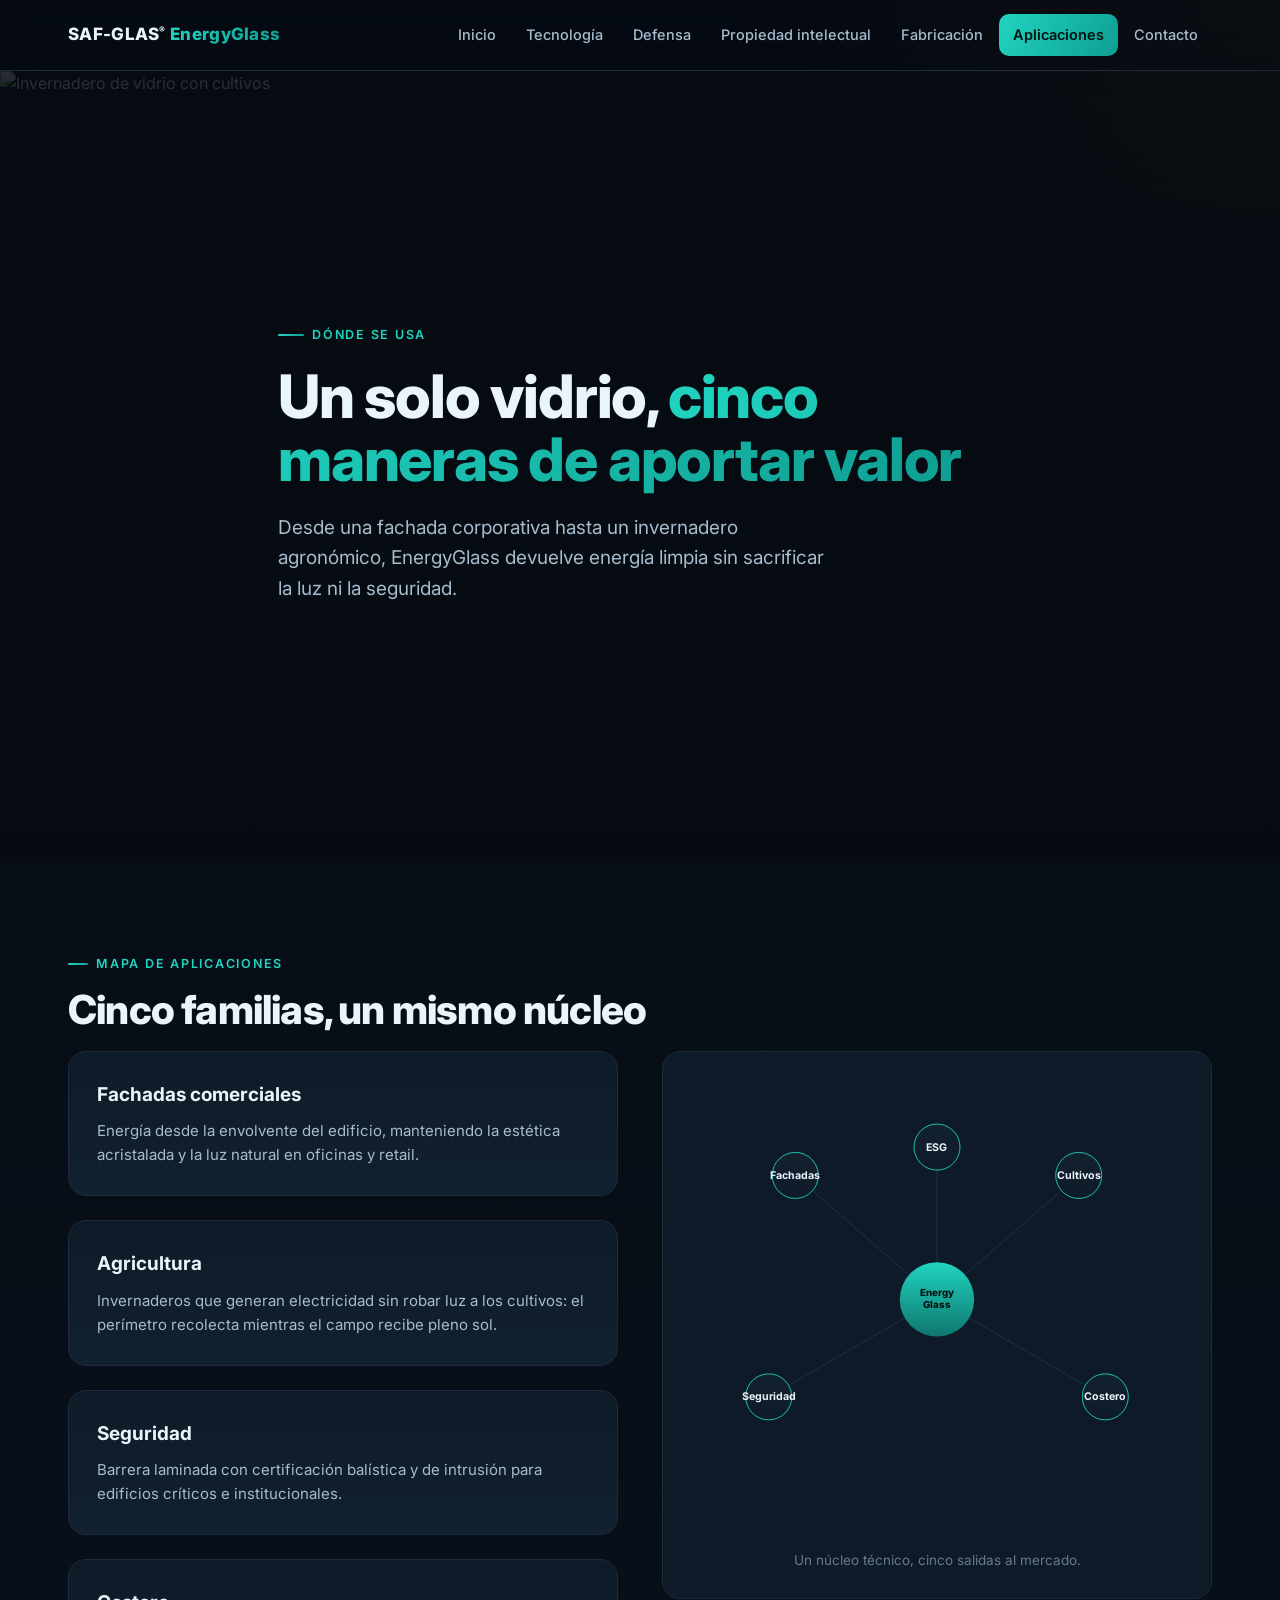
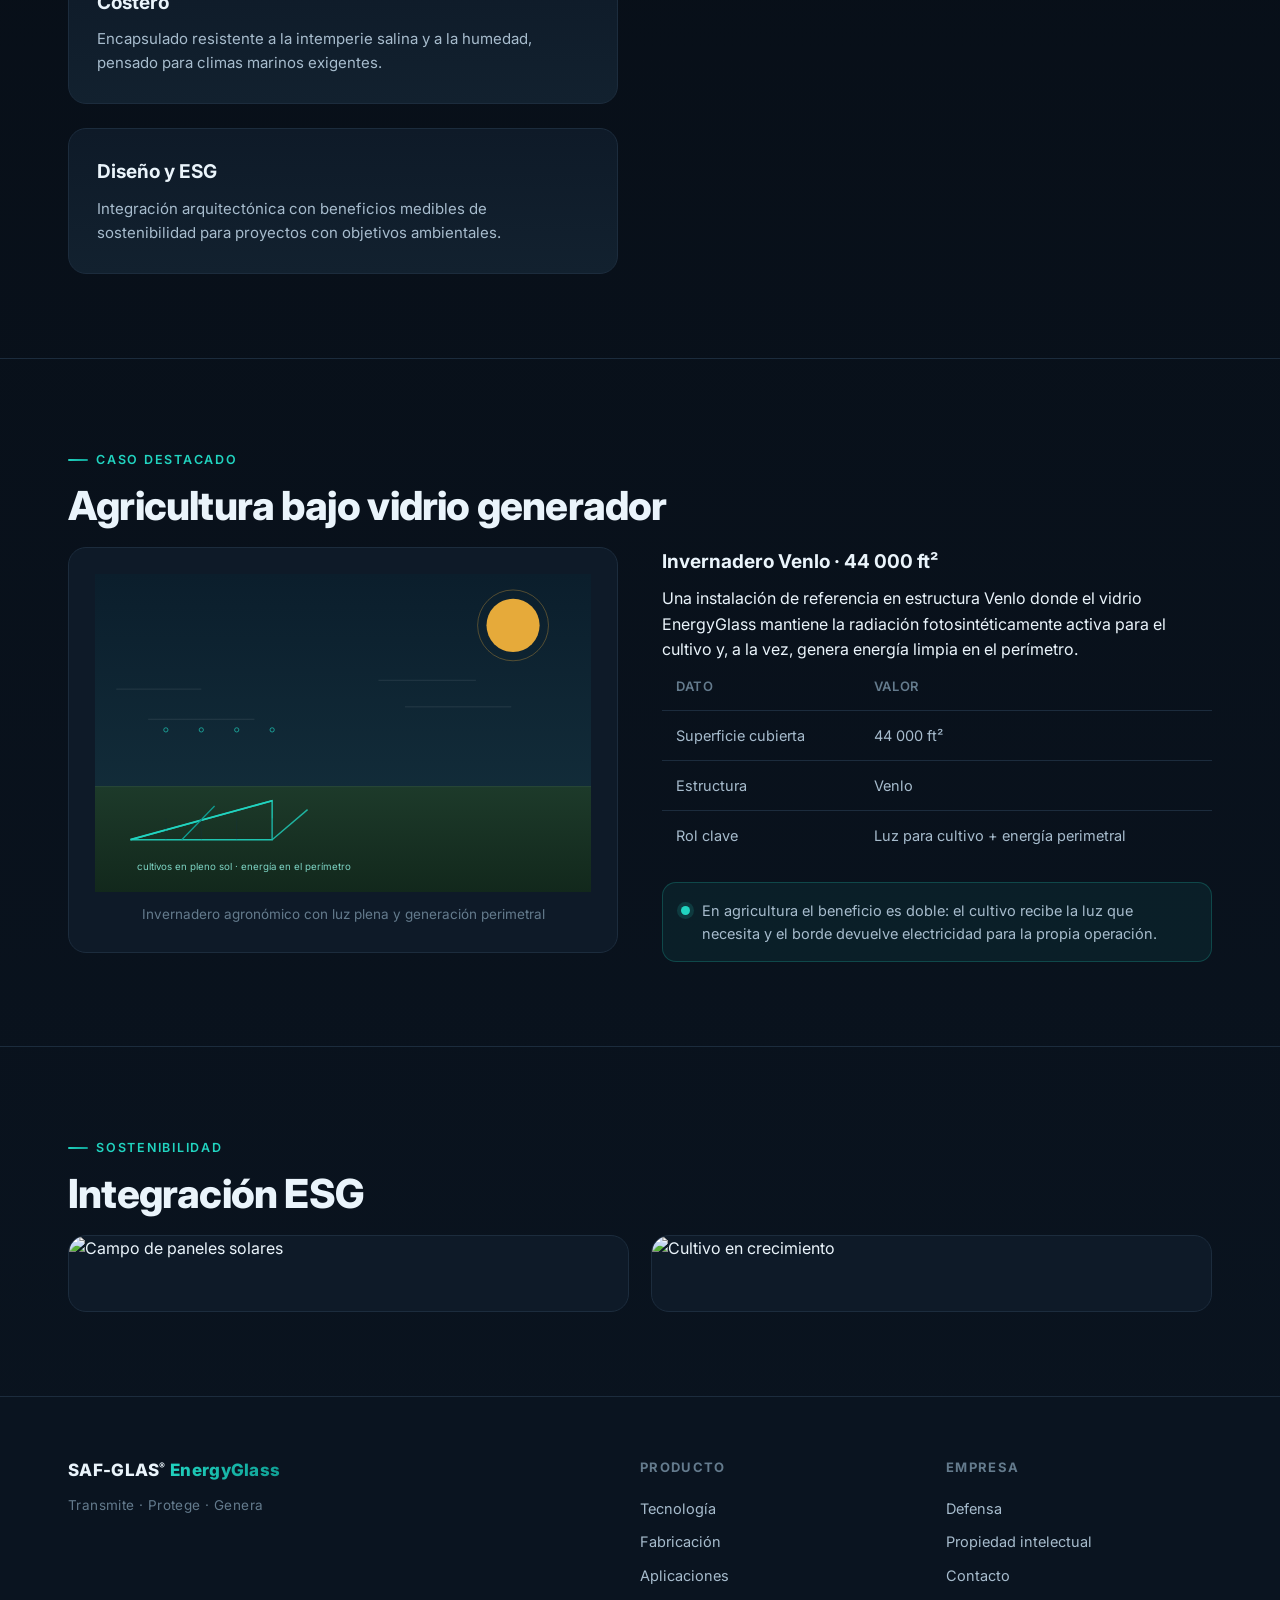
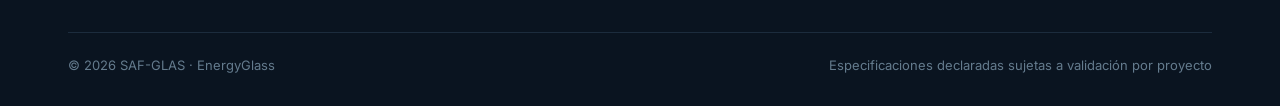
==== commit e0d641fa: "rediseño aplicaciones: nueva ilustración SVG de invernadero generador + UI moderna" ====
--- a/aplicaciones.html
+++ b/aplicaciones.html
@@ -5,12 +5,14 @@
 <meta name="viewport" content="width=device-width, initial-scale=1.0">
 <title>Aplicaciones · SAF-GLAS EnergyGlass</title>
 <meta name="description" content="Aplicaciones de EnergyGlass: fachadas, agricultura en invernaderos, seguridad, entornos costeros e integración con proyectos ESG.">
+<link rel="preconnect" href="https://fonts.googleapis.com">
+<link href="https://fonts.googleapis.com/css2?family=Inter:wght@400;500;600;700;800&display=swap" rel="stylesheet">
 <link rel="stylesheet" href="style.css">
 </head>
 <body>
 <header class="nav">
   <div class="wrap">
-    <a class="logo" href="index.html">SAF-GLAS<sup class="tm">®</sup> · EnergyGlass</a>
+    <a class="logo" href="index.html">SAF-GLAS<sup class="tm">®</sup> <em>EnergyGlass</em></a>
     <nav class="navmenu">
       <a href="index.html">Inicio</a>
       <a href="tecnologia.html">Tecnología</a>
@@ -52,28 +54,25 @@
       <figure class="diagram">
         <svg viewBox="0 0 560 520" role="img" aria-label="Núcleo EnergyGlass con cinco ramas de aplicación">
           <defs>
-            <linearGradient id="core" x1="0" y1="0" x2="0" y2="1"><stop offset="0" stop-color="#0fb9a8"/><stop offset="1" stop-color="#0f766e"/></linearGradient>
-            <linearGradient id="node" x1="0" y1="0" x2="0" y2="1"><stop offset="0" stop-color="#fff"/><stop offset="1" stop-color="#f2faf9"/></linearGradient>
+            <linearGradient id="core" x1="0" y1="0" x2="0" y2="1"><stop offset="0" stop-color="#21d4c0"/><stop offset="1" stop-color="#0f766e"/></linearGradient>
+            <linearGradient id="node" x1="0" y1="0" x2="0" y2="1"><stop offset="0" stop-color="#13222f"/><stop offset="1" stop-color="#0e1a28"/></linearGradient>
           </defs>
-          <!-- ramas -->
-          <g stroke="#c4d9d7" stroke-width=".8" opacity=".8">
+          <g stroke="#24455c" stroke-width=".8" opacity=".8">
             <line x1="280" y1="250" x2="120" y2="110"/>
             <line x1="280" y1="250" x2="440" y2="110"/>
             <line x1="280" y1="250" x2="90" y2="360"/>
             <line x1="280" y1="250" x2="470" y2="360"/>
             <line x1="280" y1="250" x2="280" y2="78"/>
           </g>
-          <!-- núcleo -->
           <circle cx="280" cy="250" r="42" fill="url(#core)" class="corepulse"/>
-          <text x="280" y="246" text-anchor="middle" font-family="system-ui,sans-serif" font-size="11" font-weight="800" fill="#fff">Energy</text>
-          <text x="280" y="260" text-anchor="middle" font-family="system-ui,sans-serif" font-size="11" font-weight="800" fill="#fff">Glass</text>
-          <!-- nodos -->
-          <g font-family="system-ui,sans-serif" font-size="12" font-weight="700" fill="#0f2230" text-anchor="middle">
-            <g><circle cx="120" cy="110" r="26" fill="url(#node)" stroke="#0fb9a8" stroke-width="1"/><text x="120" y="114">Fachadas</text></g>
-            <g><circle cx="440" cy="110" r="26" fill="url(#node)" stroke="#0fb9a8" stroke-width="1"/><text x="440" y="114">Cultivos</text></g>
-            <g><circle cx="90" cy="360" r="26" fill="url(#node)" stroke="#0fb9a8" stroke-width="1"/><text x="90" y="364">Seguridad</text></g>
-            <g><circle cx="470" cy="360" r="26" fill="url(#node)" stroke="#0fb9a8" stroke-width="1"/><text x="470" y="364">Costero</text></g>
-            <g><circle cx="280" cy="78" r="26" fill="url(#node)" stroke="#0fb9a8" stroke-width="1"/><text x="280" y="82">ESG</text></g>
+          <text x="280" y="246" text-anchor="middle" font-family="Inter,system-ui" font-size="11" font-weight="800" fill="#02140f">Energy</text>
+          <text x="280" y="260" text-anchor="middle" font-family="Inter,system-ui" font-size="11" font-weight="800" fill="#02140f">Glass</text>
+          <g font-family="Inter,system-ui" font-size="12" font-weight="700" fill="#eaf4fb" text-anchor="middle">
+            <g><circle cx="120" cy="110" r="26" fill="url(#node)" stroke="#21d4c0" stroke-width="1"/><text x="120" y="114">Fachadas</text></g>
+            <g><circle cx="440" cy="110" r="26" fill="url(#node)" stroke="#21d4c0" stroke-width="1"/><text x="440" y="114">Cultivos</text></g>
+            <g><circle cx="90" cy="360" r="26" fill="url(#node)" stroke="#21d4c0" stroke-width="1"/><text x="90" y="364">Seguridad</text></g>
+            <g><circle cx="470" cy="360" r="26" fill="url(#node)" stroke="#21d4c0" stroke-width="1"/><text x="470" y="364">Costero</text></g>
+            <g><circle cx="280" cy="78" r="26" fill="url(#node)" stroke="#21d4c0" stroke-width="1"/><text x="280" y="82">ESG</text></g>
           </g>
           <style>.corepulse{animation:cp 3.4s ease-in-out infinite}@keyframes cp{0%,100%{r:42;opacity:1}50%{r:48;opacity:.85}}@media (prefers-reduced-motion:reduce){.corepulse{animation:none}}</style>
         </svg>
@@ -83,13 +82,44 @@
   </div>
 </section>
 
-<section style="border-top:1px solid var(--hair)">
+<section class="bordered">
   <div class="wrap">
     <span class="kicker">Caso destacado</span>
     <h2>Agricultura bajo vidrio generador</h2>
     <div class="grid2">
-      <figure class="photo">
-        <img src="https://images.unsplash.com/photo-1531834685032-c34bf0d84c77?w=1200&q=80&auto=format&fit=crop" alt="Invernadero de vidrio con cultivos en hileras" loading="lazy">
+      <figure class="diagram" style="min-height:360px">
+        <svg viewBox="0 0 560 360" role="img" aria-label="Invernadero Venlo de vidrio con marco fotovoltaico generador, cultivos en hileras y sol">
+          <defs>
+            <linearGradient id="sky" x1="0" y1="0" x2="0" y2="1"><stop offset="0" stop-color="#0b1e2c"/><stop offset="1" stop-color="#15323f"/></linearGradient>
+            <linearGradient id="grass" x1="0" y1="0" x2="0" y2="1"><stop offset="0" stop-color="#1d3a2a"/><stop offset="1" stop-color="#12281c"/></linearGradient>
+            <linearGradient id="glass" x1="0" y1="0" x2="0" y2="1"><stop offset="0" stop-color="#c9efe9" stop-opacity=".9"/><stop offset="1" stop-color="#8fded2" stop-opacity=".7"/></linearGradient>
+            <linearGradient id="pv" x1="0" y1="0" x2="1" y2="1"><stop offset="0" stop-color="#21d4c0"/><stop offset="1" stop-color="#0f766e"/></linearGradient>
+          </defs>
+          <rect width="560" height="360" fill="url(#sky)"/>
+          <circle cx="472" cy="58" r="30" fill="#f2b23b" opacity=".95"/>
+          <circle cx="472" cy="58" r="40" fill="none" stroke="#f2b23b" stroke-width="1" opacity=".35"/>
+          <g stroke="#eef4f6" stroke-width=".6" opacity=".18">
+            <line x1="24" y1="130" x2="120" y2="130"/><line x1="60" y1="164" x2="180" y2="164"/>
+            <line x1="320" y1="120" x2="430" y2="120"/><line x1="350" y1="150" x2="470" y2="150"/>
+          </g>
+          <rect y="240" width="560" height="120" fill="url(#grass)"/>
+          <line x1="0" y1="240" x2="560" y2="240" stroke="#2a4a38" stroke-width="1"/>
+          <g>
+            <path d="M40 300 L200 300 L200 256 Z" fill="none" stroke="#21d4c0" stroke-width="1.6" opacity=".9"/>
+            <path d="M40 300 L200 256" stroke="#21d4c0" stroke-width="2"/>
+            <path d="M98 300 L135 262" stroke="#0f9e93" stroke-width="1.4"/>
+            <path d="M200 300 L240 266" stroke="#21d4c0" stroke-width="1.6" opacity=".8"/>
+          </g>
+          <g stroke="#14324a" stroke-width=".5" opacity=".55">
+            <line x1="80" y1="300" x2="80" y2="276"/><line x1="120" y1="300" x2="120" y2="272"/>
+            <line x1="160" y1="300" x2="160" y2="274"/><line x1="200" y1="300" x2="200" y2="276"/>
+          </g>
+          <g fill="none" stroke="#21d4c0" stroke-width="1" opacity=".75">
+            <circle cx="80" cy="176" r="2.4"/><circle cx="120" cy="176" r="2.4"/><circle cx="160" cy="176" r="2.4"/><circle cx="200" cy="176" r="2.4"/>
+          </g>
+          <text x="168" y="334" text-anchor="middle" font-family="Inter,system-ui" font-size="11" fill="#7dd4c4">cultivos en pleno sol · energía en el perímetro</text>
+          <style>.edge{stroke-dasharray:6 4;animation:eg 3s linear infinite}@keyframes eg{to{stroke-dashoffset:-20}}.pulse{animation:pp 2.6s ease-in-out infinite}@keyframes pp{0%,100%{opacity:.5}50%{opacity:1}}@media (prefers-reduced-motion:reduce){.edge,.pulse{animation:none}}</style>
+        </svg>
         <figcaption>Invernadero agronómico con luz plena y generación perimetral</figcaption>
       </figure>
       <div>
@@ -107,7 +137,7 @@
   </div>
 </section>
 
-<section style="border-top:1px solid var(--hair)">
+<section class="bordered">
   <div class="wrap">
     <span class="kicker">Sostenibilidad</span>
     <h2>Integración ESG</h2>
@@ -128,7 +158,7 @@
   <div class="wrap">
     <div class="fgrid">
       <div>
-        <div class="logo">SAF-GLAS<sup class="tm">®</sup> · EnergyGlass</div>
+        <div class="logo">SAF-GLAS<sup class="tm">®</sup> <em>EnergyGlass</em></div>
         <div class="tagline">Transmite · Protege · Genera</div>
       </div>
       <div>
--- a/style.css
+++ b/style.css
@@ -1,112 +1,218 @@
-/* EnergyGlass — diseño fino: líneas 1px, profundidad, movimiento sensible */
+/* ===== SAF-GLAS · EnergyGlass — rediseño 2026 ===== */
 :root{
-  --bg:#fff;--bg-soft:#f6fbfa;--ink:#0f2230;--ink-2:#41606f;--ink-3:#7b93a0;
-  --line:#e2ecef;--hair:#eef4f6;
-  --teal:#0fb9a8;--teal-2:#0f766e;--teal-soft:#e7f8f5;
-  --amber:#f2a93b;--lime:#9fd657;
-  --grad:linear-gradient(120deg,#0fb9a8,#0f766e);
-  --wrap:1140px;--r:16px;
-  --shadow:0 1px 2px rgba(15,48,60,.04),0 14px 34px -18px rgba(15,48,60,.18);
+  --bg:#060b12; --bg-2:#0a1420;
+  --panel:#0e1a28; --panel-2:#12212f;
+  --ink:#eaf4fb; --ink-2:#a7bccd; --ink-3:#647b8d;
+  --line:#1c2c3d; --line-2:#24384c;
+  --teal:#21d4c0; --teal-2:#0f9e93; --teal-deep:#0b6b64;
+  --amber:#f2b23b; --lime:#a4d94f;
+  --grad:linear-gradient(120deg,#21d4c0,#0f9e93);
+  --grad-warm:linear-gradient(120deg,#f2b23b,#e0853a);
+  --wrap:1200px; --r:18px;
+  --shadow:0 20px 60px -20px rgba(0,0,0,.55);
+  --shadow-teal:0 10px 40px -12px rgba(33,212,192,.35);
+  --font:'Inter',-apple-system,BlinkMacSystemFont,'Segoe UI',Roboto,sans-serif;
 }
 *{margin:0;padding:0;box-sizing:border-box}
 html{scroll-behavior:smooth}
-body{font:16px/1.7 -apple-system,BlinkMacSystemFont,'Segoe UI',Roboto,'Helvetica Neue',sans-serif;color:var(--ink);background:var(--bg);-webkit-font-smoothing:antialiased}
-.wrap{max-width:var(--wrap);margin:0 auto;padding:0 26px}
-a{color:inherit;text-decoration:none}
-h1{font-size:clamp(34px,5vw,52px);line-height:1.08;letter-spacing:-.02em;font-weight:800}
-h2{font-size:clamp(24px,3.4vw,32px);line-height:1.15;letter-spacing:-.015em;font-weight:800;margin:6px 0 14px}
-h3{font-size:17px;font-weight:700;margin:0 0 6px}
-h4{font-size:14px;font-weight:700;margin:0 0 10px}
-p{color:var(--ink-2)}
-.grad{background:var(--grad);-webkit-background-clip:text;background-clip:text;color:transparent}
-.eyebrow{display:inline-flex;gap:10px;align-items:center;font-size:12px;font-weight:700;letter-spacing:.22em;text-transform:uppercase;color:var(--teal-2)}
-.eyebrow::before{content:'';width:26px;height:1px;background:var(--teal)}
-.kicker{font-size:12px;font-weight:700;letter-spacing:.18em;text-transform:uppercase;color:var(--teal);margin-bottom:2px}
-section{padding:72px 0;border-top:1px solid var(--hair)}
-.hairline{height:1px;background:linear-gradient(90deg,transparent,var(--line),transparent);border:0}
-/* nav */
-.nav{position:sticky;top:0;z-index:50;background:rgba(255,255,255,.85);backdrop-filter:blur(14px);border-bottom:1px solid var(--line)}
-.nav .wrap{display:flex;align-items:center;gap:26px;height:62px}
-.logo{display:flex;align-items:center;gap:10px;font-weight:800;font-size:18px;letter-spacing:-.01em}
-.tm{font-size:10px;vertical-align:top;color:var(--ink-3)}
-.navmenu{display:flex;gap:20px;margin-left:auto;font-size:14px;color:var(--ink-2)}
-.navmenu a{padding:6px 1px;border-bottom:1px solid transparent;transition:.25s}
-.navmenu a:hover{color:var(--ink);border-color:var(--teal)}
-.navmenu a.on{color:var(--teal-2);border-color:var(--teal)}
-.cta{display:inline-block;background:var(--grad);color:#fff;font-weight:700;font-size:14px;padding:9px 18px;border-radius:999px;transition:.25s}
-.cta:hover{transform:translateY(-1px);box-shadow:0 8px 20px -8px rgba(15,118,110,.5)}
-.cta.ghost{background:none;color:var(--teal-2);border:1px solid var(--line)}
-/* hero con foto real */
-.hero{position:relative;isolation:isolate;overflow:hidden}
-.hero-photo{position:absolute;inset:0;z-index:-2}
-.hero-photo img{width:100%;height:100%;object-fit:cover}
-.hero-veil{position:absolute;inset:0;z-index:-1;background:linear-gradient(180deg,rgba(255,255,255,.93),rgba(255,255,255,.5) 46%,rgba(255,255,255,.97))}
-.hero-inner{max-width:780px;padding:100px 0 70px;animation:rise .9s .05s both}
-.hero h1{margin:14px 0 18px}
-.hero .sub{font-size:19px;max-width:640px}
-.hctas{display:flex;gap:12px;margin-top:28px;flex-wrap:wrap}
-.badges{display:flex;gap:10px;margin-top:26px;flex-wrap:wrap}
-.badge{display:inline-flex;gap:6px;align-items:center;background:#fff;border:1px solid var(--line);border-radius:999px;padding:5px 12px;font-size:12px;color:var(--ink-2)}
-.badge b{color:var(--teal-2)}
-/* banda skyline */
-.band{background:linear-gradient(180deg,#fff,#f2faf9);border-bottom:1px solid var(--hair)}
-.band svg{display:block;width:100%;height:auto}
-/* grids y tarjetas */
-.grid2{display:grid;grid-template-columns:repeat(2,1fr);gap:44px}
-.grid3{display:grid;grid-template-columns:repeat(3,1fr);gap:22px}
-.card{background:#fff;border:1px solid var(--line);border-radius:var(--r);padding:26px;box-shadow:var(--shadow);transition:.3s}
-.card:hover{transform:translateY(-3px);border-color:#cde9e4}
-.card p{font-size:14.5px}
-.mini{width:38px;height:38px;stroke:var(--teal-2);stroke-width:1.2;fill:none;margin-bottom:14px}
-.num{font-size:30px;font-weight:800;background:var(--grad);-webkit-background-clip:text;background-clip:text;color:transparent}
-/* tablas finas */
+body{
+  font-family:var(--font); color:var(--ink); background:
+  radial-gradient(1200px 600px at 15% -10%, rgba(33,212,192,.12), transparent 60%),
+  radial-gradient(1000px 700px at 100% 0%, rgba(242,178,59,.08), transparent 55%),
+  linear-gradient(180deg,var(--bg),var(--bg-2));
+  line-height:1.6; -webkit-font-smoothing:antialiased; overflow-x:hidden;
+}
+::selection{background:rgba(33,212,192,.3)}
+a{color:var(--teal);text-decoration:none}
+.wrap{max-width:var(--wrap);margin:0 auto;padding:0 28px}
+
+/* ===== Navegación ===== */
+.nav{
+  position:sticky;top:0;z-index:50;
+  backdrop-filter:blur(18px) saturate(150%);
+  background:rgba(6,11,18,.72);
+  border-bottom:1px solid var(--line);
+}
+.nav .wrap{display:flex;align-items:center;justify-content:space-between;height:70px}
+.logo{font-weight:800;letter-spacing:.3px;font-size:17px;color:var(--ink);white-space:nowrap}
+.logo .tm{font-size:9px;vertical-align:super}
+.logo em{font-style:normal;background:var(--grad);-webkit-background-clip:text;background-clip:text;color:transparent}
+.navmenu{display:flex;gap:2px;align-items:center;flex-wrap:wrap}
+.navmenu a{
+  color:var(--ink-2);padding:9px 14px;border-radius:10px;font-size:14.5px;font-weight:500;
+  transition:.18s;
+}
+.navmenu a:hover{color:var(--ink);background:rgba(255,255,255,.05)}
+.navmenu a.on{color:#02140f;background:var(--grad);font-weight:600}
+
+/* ===== Hero ===== */
+.hero{position:relative;min-height:88vh;display:flex;align-items:center;overflow:hidden;padding:90px 0 70px}
+.hero-photo{position:absolute;inset:0;z-index:0}
+.hero-photo img{width:100%;height:100%;object-fit:cover;filter:brightness(.55) saturate(1.05)}
+.hero-veil{
+  position:absolute;inset:0;z-index:1;
+  background:linear-gradient(180deg,rgba(6,11,18,.72) 0%,rgba(6,11,18,.55) 45%,var(--bg) 100%);
+}
+.hero-inner{position:relative;z-index:2;max-width:780px}
+.eyebrow{
+  display:inline-flex;align-items:center;gap:8px;
+  font-size:12.5px;font-weight:600;letter-spacing:.14em;text-transform:uppercase;
+  color:var(--teal);margin-bottom:20px;
+}
+.eyebrow::before{content:'';width:26px;height:2px;background:var(--grad);border-radius:2px}
+h1{
+  font-size:clamp(34px,5.4vw,60px);line-height:1.05;font-weight:800;letter-spacing:-.02em;
+  margin-bottom:22px;
+}
+h1 .grad{background:var(--grad);-webkit-background-clip:text;background-clip:text;color:transparent}
+.sub{font-size:clamp(16px,2vw,19px);color:var(--ink-2);max-width:560px;margin-bottom:32px}
+.hctas{display:flex;gap:14px;flex-wrap:wrap;margin-bottom:30px}
+.cta{
+  display:inline-flex;align-items:center;gap:8px;
+  background:var(--grad);color:#03130f;font-weight:700;font-size:15px;
+  padding:15px 26px;border-radius:13px;border:none;cursor:pointer;
+  box-shadow:var(--shadow-teal);transition:.2s;letter-spacing:.01em;
+}
+.cta:hover{transform:translateY(-2px);box-shadow:0 16px 44px -10px rgba(33,212,192,.5)}
+.cta.ghost{background:rgba(255,255,255,.06);color:var(--ink);border:1px solid var(--line-2);box-shadow:none}
+.cta.ghost:hover{background:rgba(255,255,255,.1)}
+.badges{display:flex;gap:12px;flex-wrap:wrap}
+.badge{
+  display:inline-flex;gap:7px;align-items:center;
+  font-size:13px;color:var(--ink-2);background:rgba(255,255,255,.05);
+  border:1px solid var(--line);padding:9px 15px;border-radius:999px;backdrop-filter:blur(8px);
+}
+.badge b{color:var(--ink);font-weight:600}
+.badge i{width:7px;height:7px;border-radius:50%;background:var(--teal);box-shadow:0 0 0 4px rgba(33,212,192,.15)}
+
+/* ===== Secciones ===== */
+section{padding:84px 0}
+.band{padding:0}
+.band img{width:100%;height:auto;display:block}
+.kicker{
+  display:inline-flex;align-items:center;gap:8px;font-size:12.5px;font-weight:600;
+  letter-spacing:.14em;text-transform:uppercase;color:var(--teal);margin-bottom:14px;
+}
+.kicker::before{content:'';width:20px;height:2px;background:var(--grad);border-radius:2px}
+h2{font-size:clamp(26px,3.6vw,40px);font-weight:800;letter-spacing:-.02em;line-height:1.12;margin-bottom:18px}
+h3{font-size:19px;font-weight:700;margin-bottom:9px}
+.bordered{border-top:1px solid var(--line)}
+
+/* ===== Grillas ===== */
+.grid2{display:grid;grid-template-columns:1fr 1fr;gap:44px;align-items:start}
+.grid3{display:grid;grid-template-columns:repeat(3,1fr);gap:24px}
+.stagger .card{opacity:0;transform:translateY(18px)}
+
+/* ===== Tarjetas ===== */
+.card{
+  background:linear-gradient(180deg,var(--panel),var(--panel-2));
+  border:1px solid var(--line);border-radius:var(--r);padding:28px;
+  transition:.25s;position:relative;overflow:hidden;
+}
+.card::after{
+  content:'';position:absolute;inset:0;background:radial-gradient(400px 200px at 80% -10%,rgba(33,212,192,.12),transparent 70%);
+  opacity:0;transition:.3s;pointer-events:none;
+}
+.card:hover{transform:translateY(-5px);border-color:var(--line-2);box-shadow:var(--shadow)}
+.card:hover::after{opacity:1}
+.card h3{color:var(--ink)}
+.card p{color:var(--ink-2);font-size:15px}
+.mini{
+  width:46px;height:46px;border-radius:13px;background:rgba(33,212,192,.12);
+  display:grid;place-items:center;margin-bottom:18px;
+}
+.mini svg{width:24px;height:24px}
+.mini circle,.mini path{stroke:var(--teal);fill:none;stroke-width:1.4}
+
+/* ===== Estadísticas ===== */
+.stats{display:grid;grid-template-columns:repeat(4,1fr);gap:18px;margin-top:44px}
+.stat{
+  background:var(--panel);border:1px solid var(--line);border-radius:16px;padding:22px;
+  text-align:left;
+}
+.stat b{display:block;font-size:30px;font-weight:800;background:var(--grad);
+  -webkit-background-clip:text;background-clip:text;color:transparent;margin-bottom:4px}
+.stat span{font-size:13.5px;color:var(--ink-3)}
+
+/* ===== Diagramas / figuras ===== */
+.diagram{
+  background:var(--panel);border:1px solid var(--line);border-radius:var(--r);
+  padding:26px;display:grid;place-items:center;
+}
+.diagram svg,.diagram img{max-width:100%;height:auto}
+figcaption{font-size:13.5px;color:var(--ink-3);text-align:center;margin-top:12px}
+
+/* ===== Fotos ===== */
+.photo-grid{display:grid;grid-template-columns:repeat(3,1fr);gap:22px;margin-top:8px}
+.photo-grid2{display:grid;grid-template-columns:1fr 1fr;gap:22px}
+.photo{border-radius:var(--r);overflow:hidden;border:1px solid var(--line);background:var(--panel)}
+.photo img{width:100%;height:100%;object-fit:cover;display:block;transition:.4s;filter:saturate(1.02)}
+.photo:hover img{transform:scale(1.05)}
+.photo figcaption{padding:14px 16px;text-align:left;margin-top:0;background:var(--panel-2)}
+
+/* ===== Tablas ===== */
 .tbl{width:100%;border-collapse:collapse;font-size:14.5px}
-.tbl th{text-align:left;font-size:12px;letter-spacing:.12em;text-transform:uppercase;color:var(--ink-3);padding:0 10px 10px;border-bottom:1px solid var(--line)}
-.tbl td{border-bottom:1px solid var(--hair);padding:12px 10px;vertical-align:top}
-.tbl td:first-child{font-weight:700;white-space:nowrap}
-.callout{display:flex;gap:12px;background:var(--teal-soft);border:1px solid #cdeee9;border-radius:12px;padding:14px 16px;font-size:14px;color:#2a5952;margin-top:18px}
-.dot{width:7px;height:7px;border-radius:50%;background:var(--teal);margin-top:7px;flex:none}
-/* fotos reales */
-figure.photo{margin:0;border-radius:18px;overflow:hidden;border:1px solid var(--line);box-shadow:var(--shadow);position:relative}
-figure.photo img{width:100%;display:block;aspect-ratio:16/9;object-fit:cover;transition:transform .7s ease}
-figure.photo:hover img{transform:scale(1.03)}
-figcaption{position:absolute;left:0;right:0;bottom:0;padding:30px 16px 12px;font-size:12px;color:#fff;background:linear-gradient(180deg,transparent,rgba(8,25,32,.75));letter-spacing:.02em}
-.photo-grid{display:grid;grid-template-columns:repeat(3,1fr);gap:20px}
-.photo-grid2{display:grid;grid-template-columns:repeat(2,1fr);gap:20px}
-/* diagramas svg */
-.diagram{border:1px solid var(--line);border-radius:18px;padding:16px;background:linear-gradient(180deg,#fff,#f7fcfb)}
-.diagram svg{width:100%;height:auto;display:block}
-.diagram figcaption{position:static;background:none;padding:10px 4px 2px;color:var(--ink-3);letter-spacing:.04em}
-/* banda cta con foto */
-.cta-band{position:relative;border-radius:22px;overflow:hidden;padding:64px 40px;text-align:center;color:#fff}
-.cta-band img{position:absolute;inset:0;width:100%;height:100%;object-fit:cover;z-index:0}
-.cta-band .veil{position:absolute;inset:0;background:linear-gradient(120deg,rgba(9,38,45,.9),rgba(13,95,92,.74));z-index:1}
-.cta-band .in{position:relative;z-index:2}
-.cta-band h2{color:#fff}
-.cta-band p{color:rgba(255,255,255,.82);max-width:620px;margin:0 auto}
-.cta-band .cta{background:#fff;color:var(--teal-2);margin-top:24px}
-/* stats */
-.stats{display:grid;grid-template-columns:repeat(4,1fr);gap:18px;margin-top:34px}
-.stat{border-left:1px solid var(--line);padding-left:18px}
-.stat b{display:block;font-size:26px;letter-spacing:-.02em;background:var(--grad);-webkit-background-clip:text;background-clip:text;color:transparent}
-.stat span{font-size:13px;color:var(--ink-3)}
-/* línea de tiempo fina */
-.tl{border-left:1px solid var(--line);margin:22px 0 0 6px;padding-left:26px;display:grid;gap:20px;list-style:none}
-.tl li{position:relative;font-size:14.5px;color:var(--ink-2)}
-.tl li::before{content:'';position:absolute;left:-30.5px;top:7px;width:8px;height:8px;border-radius:50%;background:#fff;border:1.5px solid var(--teal)}
+.tbl th,.tbl td{text-align:left;padding:13px 14px;border-bottom:1px solid var(--line)}
+.tbl th{color:var(--ink-3);font-weight:600;font-size:13px;text-transform:uppercase;letter-spacing:.05em}
+.tbl td{color:var(--ink-2)}
+.tbl tr:last-child td{border-bottom:none}
+.tbl tr:hover td{background:rgba(255,255,255,.02)}
+
+/* ===== Listas / callout ===== */
+.tl{list-style:none;display:flex;flex-direction:column;gap:14px}
+.tl li{position:relative;padding-left:20px;color:var(--ink-2);font-size:15px}
+.tl li::before{content:'';position:absolute;left:0;top:8px;width:8px;height:8px;border-radius:50%;
+  background:var(--grad)}
 .tl b{color:var(--ink)}
-/* footer */
-footer{border-top:1px solid var(--line);background:#f9fdfc;padding:56px 0 30px;margin-top:84px}
-.fgrid{display:grid;grid-template-columns:2fr 1fr 1fr;gap:36px}
-.fgrid a{display:block;color:var(--ink-2);font-size:14px;padding:4px 0}
-.fgrid a:hover{color:var(--teal-2)}
-.tagline{font-size:12.5px;letter-spacing:.14em;text-transform:uppercase;color:var(--teal-2);margin-top:10px}
-.fbot{display:flex;justify-content:space-between;gap:16px;flex-wrap:wrap;border-top:1px solid var(--hair);margin-top:34px;padding-top:16px;font-size:12.5px;color:var(--ink-3)}
-/* movimiento sensible */
-@keyframes rise{from{opacity:0;transform:translateY(14px)}to{opacity:1;transform:none}}
-.stagger>*{animation:rise .7s ease both}
-.stagger>*:nth-child(2){animation-delay:.09s}
-.stagger>*:nth-child(3){animation-delay:.18s}
-@keyframes breathe{0%,100%{opacity:.55}50%{opacity:1}}
-@media (prefers-reduced-motion:reduce){*{animation:none!important;transition:none!important}}
-@media(max-width:860px){.grid2,.grid3,.photo-grid,.photo-grid2,.fgrid,.stats{grid-template-columns:1fr}.navmenu{display:none}.hero-inner{padding:70px 0 50px}}
+.callout{
+  display:flex;gap:12px;align-items:flex-start;margin-top:22px;
+  background:rgba(33,212,192,.07);border:1px solid rgba(33,212,192,.22);
+  border-radius:14px;padding:16px 18px;font-size:14.5px;color:var(--ink-2);
+}
+.callout .dot{flex-shrink:0;width:9px;height:9px;border-radius:50%;background:var(--teal);
+  margin-top:7px;box-shadow:0 0 0 4px rgba(33,212,192,.15)}
+
+/* ===== CTA band ===== */
+.cta-band{position:relative;overflow:hidden;border-radius:24px;margin:0 28px 70px;
+  border:1px solid var(--line-2);}
+.cta-band img{position:absolute;inset:0;width:100%;height:100%;object-fit:cover;filter:brightness(.5)}
+.cta-band .veil{position:absolute;inset:0;background:linear-gradient(90deg,rgba(6,11,18,.9),rgba(6,11,18,.4))}
+.cta-band .in{position:relative;z-index:2;padding:64px 48px;max-width:640px}
+.cta-band h2{margin-bottom:12px}
+.cta-band p{color:var(--ink-2);margin-bottom:26px}
+
+/* ===== Footer ===== */
+footer{border-top:1px solid var(--line);background:var(--bg-2);padding:60px 0 30px}
+.fgrid{display:grid;grid-template-columns:2fr 1fr 1fr;gap:40px;margin-bottom:40px}
+.fgrid .logo{margin-bottom:10px}
+.tagline{color:var(--ink-3);font-size:13.5px;margin-top:10px;letter-spacing:.03em}
+footer h4{font-size:13px;text-transform:uppercase;letter-spacing:.1em;color:var(--ink-3);margin-bottom:14px}
+footer .fgrid a{display:block;color:var(--ink-2);font-size:14.5px;padding:5px 0;transition:.15s}
+footer .fgrid a:hover{color:var(--teal)}
+.fbot{display:flex;justify-content:space-between;gap:20px;flex-wrap:wrap;
+  border-top:1px solid var(--line);padding-top:22px;font-size:13px;color:var(--ink-3)}
+
+/* ===== Formulario ===== */
+input,textarea{
+  width:100%;padding:14px 16px;border:1px solid var(--line-2);border-radius:12px;
+  background:var(--panel);color:var(--ink);font-family:inherit;font-size:15px;transition:.18s;
+}
+input:focus,textarea:focus{outline:none;border-color:var(--teal);box-shadow:0 0 0 3px rgba(33,212,192,.15)}
+label{font-size:14px;color:var(--ink-2);display:block;margin-bottom:6px}
+form p{margin-bottom:16px}
+
+/* ===== Responsive ===== */
+@media(max-width:900px){
+  .grid2,.grid3{grid-template-columns:1fr}
+  .photo-grid{grid-template-columns:1fr 1fr}
+  .stats{grid-template-columns:1fr 1fr}
+  .fgrid{grid-template-columns:1fr 1fr}
+  .navmenu a{padding:8px 10px;font-size:13.5px}
+}
+@media(max-width:600px){
+  .photo-grid,.photo-grid2{grid-template-columns:1fr}
+  .stats{grid-template-columns:1fr}
+  .fgrid{grid-template-columns:1fr}
+  .nav .wrap{height:auto;flex-direction:column;padding:14px 0;gap:10px}
+  .cta-band .in{padding:40px 26px}
+}
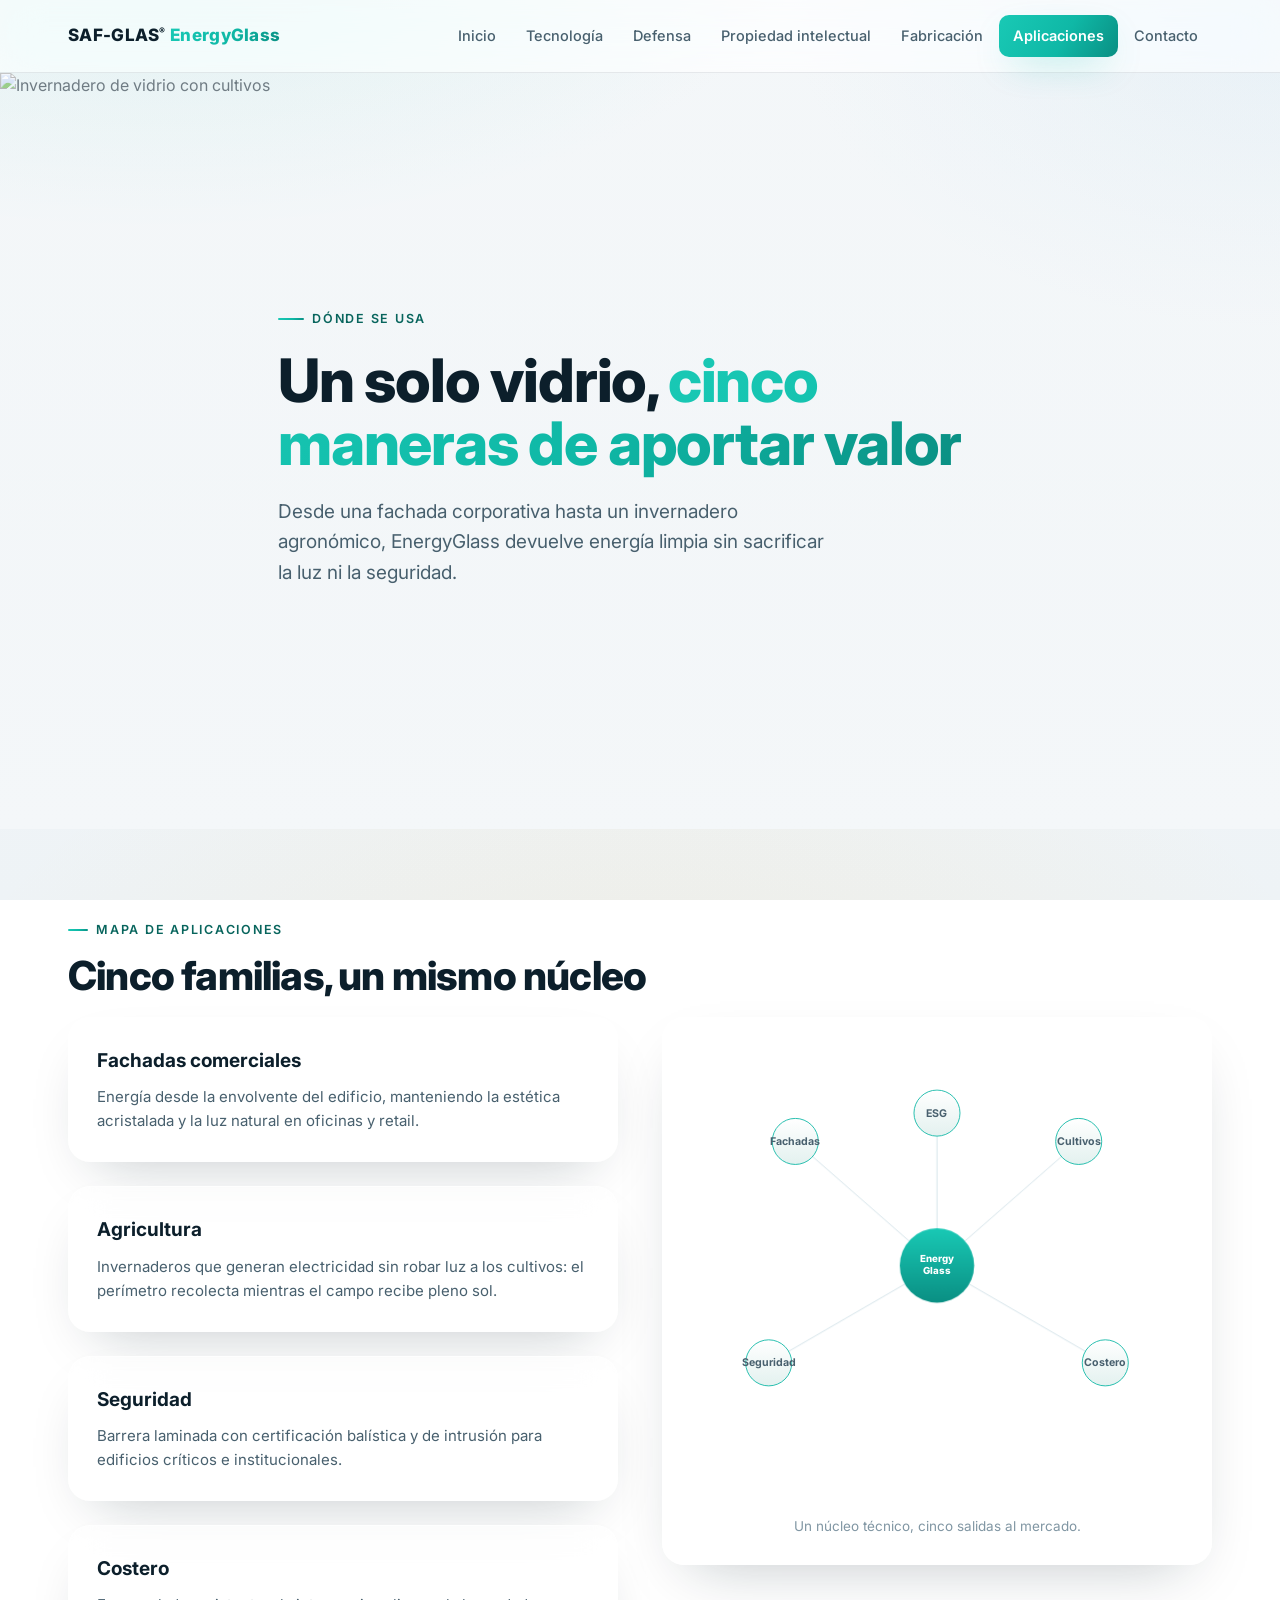
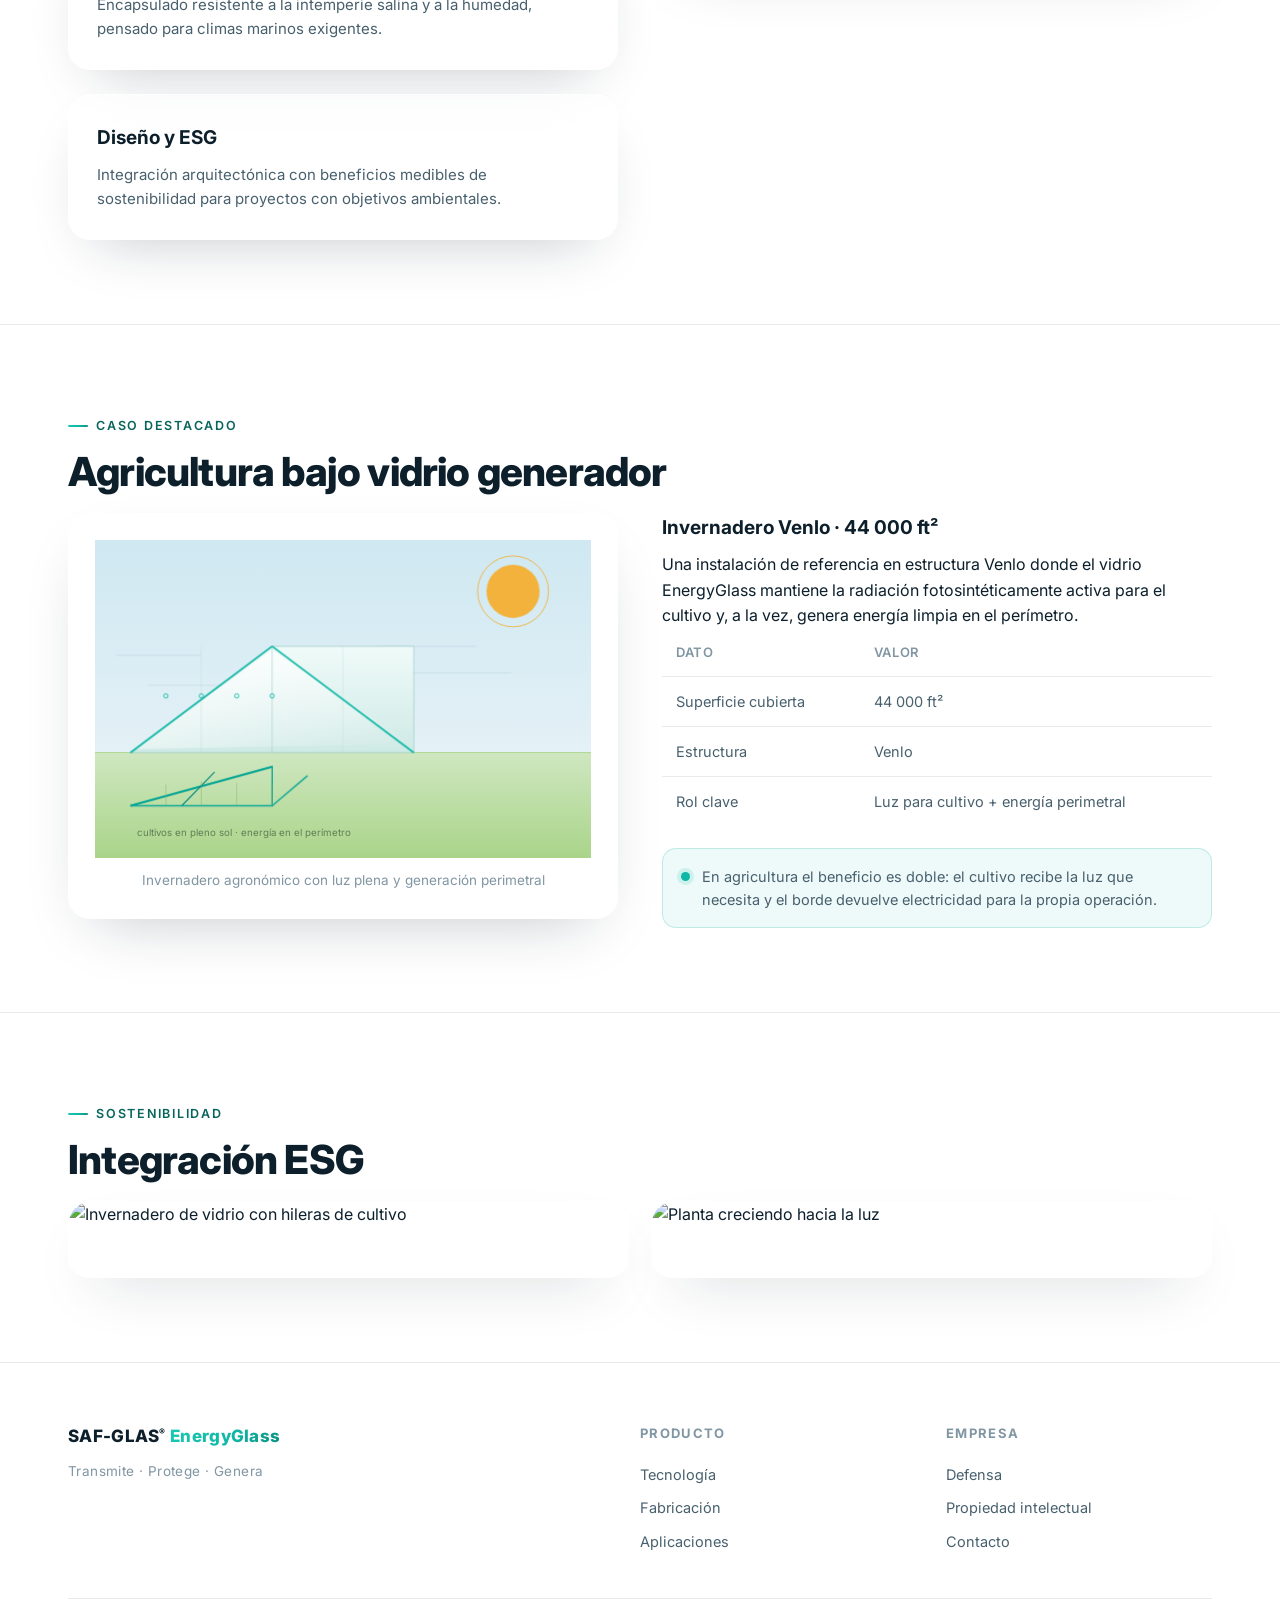
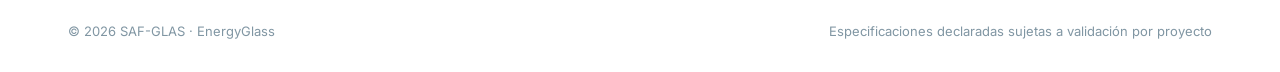
==== commit 64d6db42: "glass mode: aplicaciones — invernadero de vidrio claro + animación solo al scroll" ====
--- a/aplicaciones.html
+++ b/aplicaciones.html
@@ -43,7 +43,7 @@
     <h2>Cinco familias, un mismo núcleo</h2>
     <div class="grid2">
       <div>
-        <div class="grid3" style="grid-template-columns:1fr">
+        <div class="grid3 stagger" style="grid-template-columns:1fr">
           <div class="card"><h3>Fachadas comerciales</h3><p>Energía desde la envolvente del edificio, manteniendo la estética acristalada y la luz natural en oficinas y retail.</p></div>
           <div class="card"><h3>Agricultura</h3><p>Invernaderos que generan electricidad sin robar luz a los cultivos: el perímetro recolecta mientras el campo recibe pleno sol.</p></div>
           <div class="card"><h3>Seguridad</h3><p>Barrera laminada con certificación balística y de intrusión para edificios críticos e institucionales.</p></div>
@@ -51,30 +51,29 @@
           <div class="card"><h3>Diseño y ESG</h3><p>Integración arquitectónica con beneficios medibles de sostenibilidad para proyectos con objetivos ambientales.</p></div>
         </div>
       </div>
-      <figure class="diagram">
-        <svg viewBox="0 0 560 520" role="img" aria-label="Núcleo EnergyGlass con cinco ramas de aplicación">
+      <figure class="diagram reveal">
+        <svg viewBox="0 0 560 520" role="img" aria-label="Núcleo EnergyGlass con cinco ramas de aplicación" class="anim-svg">
           <defs>
-            <linearGradient id="core" x1="0" y1="0" x2="0" y2="1"><stop offset="0" stop-color="#21d4c0"/><stop offset="1" stop-color="#0f766e"/></linearGradient>
-            <linearGradient id="node" x1="0" y1="0" x2="0" y2="1"><stop offset="0" stop-color="#13222f"/><stop offset="1" stop-color="#0e1a28"/></linearGradient>
+            <linearGradient id="core" x1="0" y1="0" x2="0" y2="1"><stop offset="0" stop-color="#19c9b5"/><stop offset="1" stop-color="#0a8f83"/></linearGradient>
+            <linearGradient id="node" x1="0" y1="0" x2="0" y2="1"><stop offset="0" stop-color="#ffffff"/><stop offset="1" stop-color="#e3f1ef"/></linearGradient>
           </defs>
-          <g stroke="#24455c" stroke-width=".8" opacity=".8">
+          <g stroke="#c6d9e2" stroke-width=".8" opacity=".8" class="fade">
             <line x1="280" y1="250" x2="120" y2="110"/>
             <line x1="280" y1="250" x2="440" y2="110"/>
             <line x1="280" y1="250" x2="90" y2="360"/>
             <line x1="280" y1="250" x2="470" y2="360"/>
             <line x1="280" y1="250" x2="280" y2="78"/>
           </g>
-          <circle cx="280" cy="250" r="42" fill="url(#core)" class="corepulse"/>
-          <text x="280" y="246" text-anchor="middle" font-family="Inter,system-ui" font-size="11" font-weight="800" fill="#02140f">Energy</text>
-          <text x="280" y="260" text-anchor="middle" font-family="Inter,system-ui" font-size="11" font-weight="800" fill="#02140f">Glass</text>
-          <g font-family="Inter,system-ui" font-size="12" font-weight="700" fill="#eaf4fb" text-anchor="middle">
-            <g><circle cx="120" cy="110" r="26" fill="url(#node)" stroke="#21d4c0" stroke-width="1"/><text x="120" y="114">Fachadas</text></g>
-            <g><circle cx="440" cy="110" r="26" fill="url(#node)" stroke="#21d4c0" stroke-width="1"/><text x="440" y="114">Cultivos</text></g>
-            <g><circle cx="90" cy="360" r="26" fill="url(#node)" stroke="#21d4c0" stroke-width="1"/><text x="90" y="364">Seguridad</text></g>
-            <g><circle cx="470" cy="360" r="26" fill="url(#node)" stroke="#21d4c0" stroke-width="1"/><text x="470" y="364">Costero</text></g>
-            <g><circle cx="280" cy="78" r="26" fill="url(#node)" stroke="#21d4c0" stroke-width="1"/><text x="280" y="82">ESG</text></g>
+          <circle cx="280" cy="250" r="42" fill="url(#core)" class="fade"/>
+          <text x="280" y="246" text-anchor="middle" font-family="Inter,system-ui" font-size="11" font-weight="800" fill="#ffffff">Energy</text>
+          <text x="280" y="260" text-anchor="middle" font-family="Inter,system-ui" font-size="11" font-weight="800" fill="#ffffff">Glass</text>
+          <g font-family="Inter,system-ui" font-size="12" font-weight="700" fill="#48606e" text-anchor="middle">
+            <g class="fade d1"><circle cx="120" cy="110" r="26" fill="url(#node)" stroke="#0fb8a6" stroke-width="1"/><text x="120" y="114">Fachadas</text></g>
+            <g class="fade d2"><circle cx="440" cy="110" r="26" fill="url(#node)" stroke="#0fb8a6" stroke-width="1"/><text x="440" y="114">Cultivos</text></g>
+            <g class="fade d2"><circle cx="90" cy="360" r="26" fill="url(#node)" stroke="#0fb8a6" stroke-width="1"/><text x="90" y="364">Seguridad</text></g>
+            <g class="fade d3"><circle cx="470" cy="360" r="26" fill="url(#node)" stroke="#0fb8a6" stroke-width="1"/><text x="470" y="364">Costero</text></g>
+            <g class="fade d4"><circle cx="280" cy="78" r="26" fill="url(#node)" stroke="#0fb8a6" stroke-width="1"/><text x="280" y="82">ESG</text></g>
           </g>
-          <style>.corepulse{animation:cp 3.4s ease-in-out infinite}@keyframes cp{0%,100%{r:42;opacity:1}50%{r:48;opacity:.85}}@media (prefers-reduced-motion:reduce){.corepulse{animation:none}}</style>
         </svg>
         <figcaption>Un núcleo técnico, cinco salidas al mercado.</figcaption>
       </figure>
@@ -87,38 +86,49 @@
     <span class="kicker">Caso destacado</span>
     <h2>Agricultura bajo vidrio generador</h2>
     <div class="grid2">
-      <figure class="diagram" style="min-height:360px">
-        <svg viewBox="0 0 560 360" role="img" aria-label="Invernadero Venlo de vidrio con marco fotovoltaico generador, cultivos en hileras y sol">
+      <figure class="diagram reveal" style="min-height:360px">
+        <svg viewBox="0 0 560 360" role="img" aria-label="Invernadero Venlo de vidrio con marco fotovoltaico generador, cultivos en hileras y sol" class="anim-svg">
           <defs>
-            <linearGradient id="sky" x1="0" y1="0" x2="0" y2="1"><stop offset="0" stop-color="#0b1e2c"/><stop offset="1" stop-color="#15323f"/></linearGradient>
-            <linearGradient id="grass" x1="0" y1="0" x2="0" y2="1"><stop offset="0" stop-color="#1d3a2a"/><stop offset="1" stop-color="#12281c"/></linearGradient>
-            <linearGradient id="glass" x1="0" y1="0" x2="0" y2="1"><stop offset="0" stop-color="#c9efe9" stop-opacity=".9"/><stop offset="1" stop-color="#8fded2" stop-opacity=".7"/></linearGradient>
-            <linearGradient id="pv" x1="0" y1="0" x2="1" y2="1"><stop offset="0" stop-color="#21d4c0"/><stop offset="1" stop-color="#0f766e"/></linearGradient>
+            <linearGradient id="skyv" x1="0" y1="0" x2="0" y2="1"><stop offset="0" stop-color="#cfe8f2"/><stop offset="1" stop-color="#eef5f8"/></linearGradient>
+            <linearGradient id="glassroof" x1="0" y1="0" x2="0" y2="1"><stop offset="0" stop-color="#f0fbf9"/><stop offset="1" stop-color="#cfeae6"/></linearGradient>
+            <linearGradient id="grassv" x1="0" y1="0" x2="0" y2="1"><stop offset="0" stop-color="#cfe7c0"/><stop offset="1" stop-color="#a9d489"/></linearGradient>
+            <linearGradient id="pvv" x1="0" y1="0" x2="1" y2="1"><stop offset="0" stop-color="#19c9b5"/><stop offset="1" stop-color="#0a8f83"/></linearGradient>
+            <linearGradient id="shine" x1="0" y1="0" x2="1" y2="1"><stop offset="0" stop-color="#ffffff" stop-opacity=".95"/><stop offset="1" stop-color="#ffffff" stop-opacity="0"/></linearGradient>
           </defs>
-          <rect width="560" height="360" fill="url(#sky)"/>
-          <circle cx="472" cy="58" r="30" fill="#f2b23b" opacity=".95"/>
-          <circle cx="472" cy="58" r="40" fill="none" stroke="#f2b23b" stroke-width="1" opacity=".35"/>
-          <g stroke="#eef4f6" stroke-width=".6" opacity=".18">
+          <rect width="560" height="360" fill="url(#skyv)"/>
+          <circle cx="472" cy="58" r="30" fill="#f2b23b" opacity=".95" class="fade"/>
+          <circle cx="472" cy="58" r="40" fill="none" stroke="#f2b23b" stroke-width="1" opacity=".35" class="fade d1"/>
+          <g stroke="#bcd4de" stroke-width=".6" opacity=".4" class="fade d1">
             <line x1="24" y1="130" x2="120" y2="130"/><line x1="60" y1="164" x2="180" y2="164"/>
             <line x1="320" y1="120" x2="430" y2="120"/><line x1="350" y1="150" x2="470" y2="150"/>
           </g>
-          <rect y="240" width="560" height="120" fill="url(#grass)"/>
-          <line x1="0" y1="240" x2="560" y2="240" stroke="#2a4a38" stroke-width="1"/>
+          <rect y="240" width="560" height="120" fill="url(#grassv)"/>
+          <line x1="0" y1="240" x2="560" y2="240" stroke="#a9d489" stroke-width="1"/>
           <g>
-            <path d="M40 300 L200 300 L200 256 Z" fill="none" stroke="#21d4c0" stroke-width="1.6" opacity=".9"/>
-            <path d="M40 300 L200 256" stroke="#21d4c0" stroke-width="2"/>
-            <path d="M98 300 L135 262" stroke="#0f9e93" stroke-width="1.4"/>
-            <path d="M200 300 L240 266" stroke="#21d4c0" stroke-width="1.6" opacity=".8"/>
+            <path d="M40 240 L200 120 L360 120 L360 240 Z" fill="url(#glassroof)" stroke="#a9d2cf" stroke-width="1" class="fade"/>
+            <path d="M44 236 L200 124 L356 230 Z" fill="url(#shine)" opacity=".5" class="fade d1"/>
+            <line x1="200" y1="120" x2="200" y2="240" stroke="#a9d2cf" stroke-width=".8" class="fade d1"/>
+            <line x1="120" y1="120" x2="120" y2="240" stroke="#bfe0dc" stroke-width=".5" class="fade d2"/>
+            <line x1="280" y1="120" x2="280" y2="240" stroke="#bfe0dc" stroke-width=".5" class="fade d2"/>
           </g>
-          <g stroke="#14324a" stroke-width=".5" opacity=".55">
+          <g class="fade d2">
+            <path d="M40 240 L200 120" class="draw" fill="none" stroke="#0fb8a6" stroke-width="2"/>
+            <path d="M360 240 L200 120" class="draw" fill="none" stroke="#0fb8a6" stroke-width="2"/>
+          </g>
+          <g>
+            <path d="M40 300 L200 300 L200 256 Z" fill="none" stroke="#0fa896" stroke-width="1.6" opacity=".9" class="fade d2"/>
+            <path d="M40 300 L200 256" stroke="#0fa896" stroke-width="2" class="fade d3"/>
+            <path d="M98 300 L135 262" stroke="#0a8f83" stroke-width="1.4" class="fade d3"/>
+            <path d="M200 300 L240 266" stroke="#0fa896" stroke-width="1.6" opacity=".8" class="fade d3"/>
+          </g>
+          <g stroke="#7fae6e" stroke-width=".5" opacity=".55" class="fade d3">
             <line x1="80" y1="300" x2="80" y2="276"/><line x1="120" y1="300" x2="120" y2="272"/>
             <line x1="160" y1="300" x2="160" y2="274"/><line x1="200" y1="300" x2="200" y2="276"/>
           </g>
-          <g fill="none" stroke="#21d4c0" stroke-width="1" opacity=".75">
+          <g fill="none" stroke="#0fb8a6" stroke-width="1" opacity=".75" class="fade d3">
             <circle cx="80" cy="176" r="2.4"/><circle cx="120" cy="176" r="2.4"/><circle cx="160" cy="176" r="2.4"/><circle cx="200" cy="176" r="2.4"/>
           </g>
-          <text x="168" y="334" text-anchor="middle" font-family="Inter,system-ui" font-size="11" fill="#7dd4c4">cultivos en pleno sol · energía en el perímetro</text>
-          <style>.edge{stroke-dasharray:6 4;animation:eg 3s linear infinite}@keyframes eg{to{stroke-dashoffset:-20}}.pulse{animation:pp 2.6s ease-in-out infinite}@keyframes pp{0%,100%{opacity:.5}50%{opacity:1}}@media (prefers-reduced-motion:reduce){.edge,.pulse{animation:none}}</style>
+          <text x="168" y="334" text-anchor="middle" font-family="Inter,system-ui" font-size="11" fill="#5f7f55" class="fade d3">cultivos en pleno sol · energía en el perímetro</text>
         </svg>
         <figcaption>Invernadero agronómico con luz plena y generación perimetral</figcaption>
       </figure>
@@ -142,12 +152,12 @@
     <span class="kicker">Sostenibilidad</span>
     <h2>Integración ESG</h2>
     <div class="photo-grid2">
-      <figure class="photo">
-        <img src="https://images.unsplash.com/photo-1509391366360-2e959784a276?w=1200&q=80&auto=format&fit=crop" alt="Campo de paneles solares" loading="lazy">
-        <figcaption>Generación limpia como complemento de la arquitectura</figcaption>
+      <figure class="photo reveal">
+        <img src="https://images.unsplash.com/photo-1531834685032-c34bf0d84c77?w=1200&q=80&auto=format&fit=crop" alt="Invernadero de vidrio con hileras de cultivo" loading="lazy">
+        <figcaption>Invernaderos de vidrio: producción bajo luz natural</figcaption>
       </figure>
-      <figure class="photo">
-        <img src="https://images.unsplash.com/photo-1466692476868-aef1dfb1e735?w=1200&q=80&auto=format&fit=crop" alt="Cultivo en crecimiento" loading="lazy">
+      <figure class="photo reveal">
+        <img src="https://images.unsplash.com/photo-1466692476868-aef1dfb1e735?w=1200&q=80&auto=format&fit=crop" alt="Planta creciendo hacia la luz" loading="lazy">
         <figcaption>Producción agrícola bajo luz natural</figcaption>
       </figure>
     </div>
@@ -177,5 +187,6 @@
     <div class="fbot"><span>© 2026 SAF-GLAS · EnergyGlass</span><span>Especificaciones declaradas sujetas a validación por proyecto</span></div>
   </div>
 </footer>
+<script src="script.js"></script>
 </body>
 </html>
--- a/style.css
+++ b/style.css
@@ -1,39 +1,44 @@
-/* ===== SAF-GLAS · EnergyGlass — rediseño 2026 ===== */
+/* ==== SAF-GLAS · EnergyGlass — glass mode 2026 ==== */
 :root{
-  --bg:#060b12; --bg-2:#0a1420;
-  --panel:#0e1a28; --panel-2:#12212f;
-  --ink:#eaf4fb; --ink-2:#a7bccd; --ink-3:#647b8d;
-  --line:#1c2c3d; --line-2:#24384c;
-  --teal:#21d4c0; --teal-2:#0f9e93; --teal-deep:#0b6b64;
-  --amber:#f2b23b; --lime:#a4d94f;
-  --grad:linear-gradient(120deg,#21d4c0,#0f9e93);
+  --bg:#f4f7f9; --bg-2:#eef3f6;
+  --panel:rgba(255,255,255,.66); --panel-2:rgba(255,255,255,.82);
+  --ink:#0c1f2b; --ink-2:#48606e; --ink-3:#8096a3;
+  --line:rgba(12,31,43,.09); --line-2:rgba(12,31,43,.16);
+  --teal:#0fb8a6; --teal-2:#0a8f83; --teal-deep:#08655d;
+  --amber:#f2b23b; --sky:#5aa7d9; --lime:#a4d94f;
+  --grad:linear-gradient(120deg,#19c9b5,#0fb8a6 55%,#0a8f83);
   --grad-warm:linear-gradient(120deg,#f2b23b,#e0853a);
-  --wrap:1200px; --r:18px;
-  --shadow:0 20px 60px -20px rgba(0,0,0,.55);
-  --shadow-teal:0 10px 40px -12px rgba(33,212,192,.35);
+  --wrap:1200px; --r:22px;
+  --glass:rgba(255,255,255,.5);
+  --glass-strong:rgba(255,255,255,.78);
+  --shadow:0 24px 60px -28px rgba(12,31,43,.28);
+  --shadow-teal:0 14px 38px -14px rgba(15,184,166,.45);
   --font:'Inter',-apple-system,BlinkMacSystemFont,'Segoe UI',Roboto,sans-serif;
 }
 *{margin:0;padding:0;box-sizing:border-box}
 html{scroll-behavior:smooth}
 body{
-  font-family:var(--font); color:var(--ink); background:
-  radial-gradient(1200px 600px at 15% -10%, rgba(33,212,192,.12), transparent 60%),
-  radial-gradient(1000px 700px at 100% 0%, rgba(242,178,59,.08), transparent 55%),
-  linear-gradient(180deg,var(--bg),var(--bg-2));
+  font-family:var(--font); color:var(--ink);
+  background:
+    radial-gradient(1100px 500px at 12% -8%, rgba(15,184,166,.16), transparent 60%),
+    radial-gradient(900px 600px at 100% 0%, rgba(90,167,217,.14), transparent 55%),
+    radial-gradient(1200px 700px at 50% 120%, rgba(242,178,59,.10), transparent 60%),
+    linear-gradient(180deg,var(--bg),var(--bg-2));
+  background-attachment:fixed;
   line-height:1.6; -webkit-font-smoothing:antialiased; overflow-x:hidden;
 }
-::selection{background:rgba(33,212,192,.3)}
-a{color:var(--teal);text-decoration:none}
+::selection{background:rgba(15,184,166,.24)}
+a{color:var(--teal-deep);text-decoration:none}
 .wrap{max-width:var(--wrap);margin:0 auto;padding:0 28px}
 
-/* ===== Navegación ===== */
+/* ==== Navegación ==== */
 .nav{
   position:sticky;top:0;z-index:50;
-  backdrop-filter:blur(18px) saturate(150%);
-  background:rgba(6,11,18,.72);
+  backdrop-filter:blur(20px) saturate(160%); -webkit-backdrop-filter:blur(20px) saturate(160%);
+  background:rgba(255,255,255,.7);
   border-bottom:1px solid var(--line);
 }
-.nav .wrap{display:flex;align-items:center;justify-content:space-between;height:70px}
+.nav .wrap{display:flex;align-items:center;justify-content:space-between;height:72px}
 .logo{font-weight:800;letter-spacing:.3px;font-size:17px;color:var(--ink);white-space:nowrap}
 .logo .tm{font-size:9px;vertical-align:super}
 .logo em{font-style:normal;background:var(--grad);-webkit-background-clip:text;background-clip:text;color:transparent}
@@ -42,166 +47,194 @@
   color:var(--ink-2);padding:9px 14px;border-radius:10px;font-size:14.5px;font-weight:500;
   transition:.18s;
 }
-.navmenu a:hover{color:var(--ink);background:rgba(255,255,255,.05)}
-.navmenu a.on{color:#02140f;background:var(--grad);font-weight:600}
-
-/* ===== Hero ===== */
-.hero{position:relative;min-height:88vh;display:flex;align-items:center;overflow:hidden;padding:90px 0 70px}
+.navmenu a:hover{color:var(--ink);background:rgba(12,31,43,.05)}
+.navmenu a.on{color:#fff;background:var(--grad);font-weight:600;box-shadow:var(--shadow-teal)}
+
+/* ==== Hero ==== */
+.hero{position:relative;min-height:84vh;display:flex;align-items:center;overflow:hidden;padding:90px 0 70px}
 .hero-photo{position:absolute;inset:0;z-index:0}
-.hero-photo img{width:100%;height:100%;object-fit:cover;filter:brightness(.55) saturate(1.05)}
+.hero-photo img{width:100%;height:100%;object-fit:cover;filter:saturate(1.02)}
 .hero-veil{
   position:absolute;inset:0;z-index:1;
-  background:linear-gradient(180deg,rgba(6,11,18,.72) 0%,rgba(6,11,18,.55) 45%,var(--bg) 100%);
+  background:linear-gradient(180deg,rgba(244,247,249,.42) 0%,rgba(244,247,249,.70) 55%,var(--bg) 100%);
 }
 .hero-inner{position:relative;z-index:2;max-width:780px}
 .eyebrow{
   display:inline-flex;align-items:center;gap:8px;
   font-size:12.5px;font-weight:600;letter-spacing:.14em;text-transform:uppercase;
-  color:var(--teal);margin-bottom:20px;
+  color:var(--teal-deep);margin-bottom:20px;
 }
 .eyebrow::before{content:'';width:26px;height:2px;background:var(--grad);border-radius:2px}
 h1{
   font-size:clamp(34px,5.4vw,60px);line-height:1.05;font-weight:800;letter-spacing:-.02em;
-  margin-bottom:22px;
+  color:var(--ink);margin-bottom:22px;
 }
 h1 .grad{background:var(--grad);-webkit-background-clip:text;background-clip:text;color:transparent}
 .sub{font-size:clamp(16px,2vw,19px);color:var(--ink-2);max-width:560px;margin-bottom:32px}
 .hctas{display:flex;gap:14px;flex-wrap:wrap;margin-bottom:30px}
 .cta{
   display:inline-flex;align-items:center;gap:8px;
-  background:var(--grad);color:#03130f;font-weight:700;font-size:15px;
+  background:var(--grad);color:#fff;font-weight:700;font-size:15px;
   padding:15px 26px;border-radius:13px;border:none;cursor:pointer;
   box-shadow:var(--shadow-teal);transition:.2s;letter-spacing:.01em;
 }
-.cta:hover{transform:translateY(-2px);box-shadow:0 16px 44px -10px rgba(33,212,192,.5)}
-.cta.ghost{background:rgba(255,255,255,.06);color:var(--ink);border:1px solid var(--line-2);box-shadow:none}
-.cta.ghost:hover{background:rgba(255,255,255,.1)}
+.cta:hover{transform:translateY(-2px);box-shadow:0 18px 46px -12px rgba(15,184,166,.55)}
+.cta.ghost{background:var(--glass-strong);color:var(--ink);border:1px solid var(--line-2);box-shadow:none;backdrop-filter:blur(8px)}
+.cta.ghost:hover{background:#fff}
 .badges{display:flex;gap:12px;flex-wrap:wrap}
 .badge{
   display:inline-flex;gap:7px;align-items:center;
-  font-size:13px;color:var(--ink-2);background:rgba(255,255,255,.05);
+  font-size:13px;color:var(--ink-2);background:var(--glass-strong);
   border:1px solid var(--line);padding:9px 15px;border-radius:999px;backdrop-filter:blur(8px);
 }
 .badge b{color:var(--ink);font-weight:600}
-.badge i{width:7px;height:7px;border-radius:50%;background:var(--teal);box-shadow:0 0 0 4px rgba(33,212,192,.15)}
-
-/* ===== Secciones ===== */
+.badge i{width:7px;height:7px;border-radius:50%;background:var(--teal);box-shadow:0 0 0 4px rgba(15,184,166,.15)}
+
+/* ==== Secciones ==== */
 section{padding:84px 0}
 .band{padding:0}
 .band img{width:100%;height:auto;display:block}
 .kicker{
   display:inline-flex;align-items:center;gap:8px;font-size:12.5px;font-weight:600;
-  letter-spacing:.14em;text-transform:uppercase;color:var(--teal);margin-bottom:14px;
+  letter-spacing:.14em;text-transform:uppercase;color:var(--teal-deep);margin-bottom:14px;
 }
 .kicker::before{content:'';width:20px;height:2px;background:var(--grad);border-radius:2px}
-h2{font-size:clamp(26px,3.6vw,40px);font-weight:800;letter-spacing:-.02em;line-height:1.12;margin-bottom:18px}
-h3{font-size:19px;font-weight:700;margin-bottom:9px}
+h2{font-size:clamp(26px,3.6vw,40px);font-weight:800;letter-spacing:-.02em;line-height:1.12;color:var(--ink);margin-bottom:18px}
+h3{font-size:19px;font-weight:700;color:var(--ink);margin-bottom:9px}
 .bordered{border-top:1px solid var(--line)}
 
-/* ===== Grillas ===== */
+/* ==== Glass surfaces / tarjetas ==== */
+.card{
+  background:var(--glass);
+  backdrop-filter:blur(18px) saturate(150%); -webkit-backdrop-filter:blur(18px) saturate(150%);
+  border:1px solid rgba(255,255,255,.6);
+  border-radius:var(--r);padding:28px;
+  box-shadow:var(--shadow);
+  transition:.25s;position:relative;overflow:hidden;
+}
+.card::after{
+  content:'';position:absolute;inset:0;background:radial-gradient(400px 200px at 80% -10%,rgba(15,184,166,.12),transparent 70%);
+  opacity:0;transition:.3s;pointer-events:none;
+}
+.card:hover{transform:translateY(-5px);border-color:rgba(15,184,166,.35)}
+.card:hover::after{opacity:1}
+.card p{color:var(--ink-2);font-size:15px}
+.mini{
+  width:46px;height:46px;border-radius:13px;background:rgba(15,184,166,.12);
+  display:grid;place-items:center;margin-bottom:18px;
+}
+.mini svg{width:24px;height:24px}
+.mini circle,.mini path{stroke:var(--teal-deep);fill:none;stroke-width:1.4}
+
+/* ==== Rejillas ==== */
 .grid2{display:grid;grid-template-columns:1fr 1fr;gap:44px;align-items:start}
 .grid3{display:grid;grid-template-columns:repeat(3,1fr);gap:24px}
-.stagger .card{opacity:0;transform:translateY(18px)}
-
-/* ===== Tarjetas ===== */
-.card{
-  background:linear-gradient(180deg,var(--panel),var(--panel-2));
-  border:1px solid var(--line);border-radius:var(--r);padding:28px;
-  transition:.25s;position:relative;overflow:hidden;
-}
-.card::after{
-  content:'';position:absolute;inset:0;background:radial-gradient(400px 200px at 80% -10%,rgba(33,212,192,.12),transparent 70%);
-  opacity:0;transition:.3s;pointer-events:none;
-}
-.card:hover{transform:translateY(-5px);border-color:var(--line-2);box-shadow:var(--shadow)}
-.card:hover::after{opacity:1}
-.card h3{color:var(--ink)}
-.card p{color:var(--ink-2);font-size:15px}
-.mini{
-  width:46px;height:46px;border-radius:13px;background:rgba(33,212,192,.12);
-  display:grid;place-items:center;margin-bottom:18px;
-}
-.mini svg{width:24px;height:24px}
-.mini circle,.mini path{stroke:var(--teal);fill:none;stroke-width:1.4}
-
-/* ===== Estadísticas ===== */
+
+/* ==== Estadísticas ==== */
 .stats{display:grid;grid-template-columns:repeat(4,1fr);gap:18px;margin-top:44px}
 .stat{
-  background:var(--panel);border:1px solid var(--line);border-radius:16px;padding:22px;
-  text-align:left;
+  background:var(--glass-strong);border:1px solid rgba(255,255,255,.6);border-radius:16px;padding:22px;
+  backdrop-filter:blur(12px);text-align:left;
 }
 .stat b{display:block;font-size:30px;font-weight:800;background:var(--grad);
   -webkit-background-clip:text;background-clip:text;color:transparent;margin-bottom:4px}
 .stat span{font-size:13.5px;color:var(--ink-3)}
 
-/* ===== Diagramas / figuras ===== */
+/* ==== Diagramas / figuras ==== */
 .diagram{
-  background:var(--panel);border:1px solid var(--line);border-radius:var(--r);
-  padding:26px;display:grid;place-items:center;
+  background:var(--glass-strong);border:1px solid rgba(255,255,255,.6);border-radius:var(--r);
+  padding:26px;display:grid;place-items:center;backdrop-filter:blur(12px);box-shadow:var(--shadow);
 }
 .diagram svg,.diagram img{max-width:100%;height:auto}
 figcaption{font-size:13.5px;color:var(--ink-3);text-align:center;margin-top:12px}
 
-/* ===== Fotos ===== */
+/* ==== Fotos ==== */
 .photo-grid{display:grid;grid-template-columns:repeat(3,1fr);gap:22px;margin-top:8px}
 .photo-grid2{display:grid;grid-template-columns:1fr 1fr;gap:22px}
-.photo{border-radius:var(--r);overflow:hidden;border:1px solid var(--line);background:var(--panel)}
+.photo{border-radius:var(--r);overflow:hidden;border:1px solid rgba(255,255,255,.6);box-shadow:var(--shadow);background:var(--glass-strong)}
 .photo img{width:100%;height:100%;object-fit:cover;display:block;transition:.4s;filter:saturate(1.02)}
 .photo:hover img{transform:scale(1.05)}
-.photo figcaption{padding:14px 16px;text-align:left;margin-top:0;background:var(--panel-2)}
-
-/* ===== Tablas ===== */
+.photo figcaption{padding:14px 16px;text-align:left;margin-top:0;background:var(--glass-strong);color:var(--ink-2)}
+
+/* ==== Tablas ==== */
 .tbl{width:100%;border-collapse:collapse;font-size:14.5px}
 .tbl th,.tbl td{text-align:left;padding:13px 14px;border-bottom:1px solid var(--line)}
 .tbl th{color:var(--ink-3);font-weight:600;font-size:13px;text-transform:uppercase;letter-spacing:.05em}
 .tbl td{color:var(--ink-2)}
 .tbl tr:last-child td{border-bottom:none}
-.tbl tr:hover td{background:rgba(255,255,255,.02)}
-
-/* ===== Listas / callout ===== */
+.tbl tr:hover td{background:rgba(15,184,166,.05)}
+
+/* ==== Listas / callout ==== */
 .tl{list-style:none;display:flex;flex-direction:column;gap:14px}
 .tl li{position:relative;padding-left:20px;color:var(--ink-2);font-size:15px}
-.tl li::before{content:'';position:absolute;left:0;top:8px;width:8px;height:8px;border-radius:50%;
-  background:var(--grad)}
+.tl li::before{content:'';position:absolute;left:0;top:8px;width:8px;height:8px;border-radius:50%;background:var(--grad)}
 .tl b{color:var(--ink)}
 .callout{
   display:flex;gap:12px;align-items:flex-start;margin-top:22px;
-  background:rgba(33,212,192,.07);border:1px solid rgba(33,212,192,.22);
+  background:rgba(15,184,166,.07);border:1px solid rgba(15,184,166,.22);
   border-radius:14px;padding:16px 18px;font-size:14.5px;color:var(--ink-2);
 }
-.callout .dot{flex-shrink:0;width:9px;height:9px;border-radius:50%;background:var(--teal);
-  margin-top:7px;box-shadow:0 0 0 4px rgba(33,212,192,.15)}
-
-/* ===== CTA band ===== */
-.cta-band{position:relative;overflow:hidden;border-radius:24px;margin:0 28px 70px;
-  border:1px solid var(--line-2);}
-.cta-band img{position:absolute;inset:0;width:100%;height:100%;object-fit:cover;filter:brightness(.5)}
-.cta-band .veil{position:absolute;inset:0;background:linear-gradient(90deg,rgba(6,11,18,.9),rgba(6,11,18,.4))}
+.callout .dot{flex-shrink:0;width:9px;height:9px;border-radius:50%;background:var(--teal);margin-top:7px;box-shadow:0 0 0 4px rgba(15,184,166,.15)}
+
+/* ==== CTA band ==== */
+.cta-band{position:relative;overflow:hidden;border-radius:24px;margin:0 28px 70px;border:1px solid var(--line-2);box-shadow:var(--shadow)}
+.cta-band img{position:absolute;inset:0;width:100%;height:100%;object-fit:cover;filter:saturate(1.05)}
+.cta-band .veil{position:absolute;inset:0;background:linear-gradient(90deg,rgba(244,247,249,.92),rgba(244,247,249,.35))}
 .cta-band .in{position:relative;z-index:2;padding:64px 48px;max-width:640px}
 .cta-band h2{margin-bottom:12px}
 .cta-band p{color:var(--ink-2);margin-bottom:26px}
 
-/* ===== Footer ===== */
-footer{border-top:1px solid var(--line);background:var(--bg-2);padding:60px 0 30px}
+/* ==== Footer ==== */
+footer{border-top:1px solid var(--line);background:var(--glass);backdrop-filter:blur(16px);padding:60px 0 30px}
 .fgrid{display:grid;grid-template-columns:2fr 1fr 1fr;gap:40px;margin-bottom:40px}
 .fgrid .logo{margin-bottom:10px}
 .tagline{color:var(--ink-3);font-size:13.5px;margin-top:10px;letter-spacing:.03em}
 footer h4{font-size:13px;text-transform:uppercase;letter-spacing:.1em;color:var(--ink-3);margin-bottom:14px}
 footer .fgrid a{display:block;color:var(--ink-2);font-size:14.5px;padding:5px 0;transition:.15s}
-footer .fgrid a:hover{color:var(--teal)}
+footer .fgrid a:hover{color:var(--teal-deep)}
 .fbot{display:flex;justify-content:space-between;gap:20px;flex-wrap:wrap;
   border-top:1px solid var(--line);padding-top:22px;font-size:13px;color:var(--ink-3)}
 
-/* ===== Formulario ===== */
+/* ==== Formulario ==== */
 input,textarea{
   width:100%;padding:14px 16px;border:1px solid var(--line-2);border-radius:12px;
-  background:var(--panel);color:var(--ink);font-family:inherit;font-size:15px;transition:.18s;
-}
-input:focus,textarea:focus{outline:none;border-color:var(--teal);box-shadow:0 0 0 3px rgba(33,212,192,.15)}
+  background:rgba(255,255,255,.72);color:var(--ink);font-family:inherit;font-size:15px;transition:.18s;
+}
+input:focus,textarea:focus{outline:none;border-color:var(--teal);box-shadow:0 0 0 3px rgba(15,184,166,.15)}
 label{font-size:14px;color:var(--ink-2);display:block;margin-bottom:6px}
 form p{margin-bottom:16px}
 
-/* ===== Responsive ===== */
+/* ==== Scroll reveal (solo se activa al hacer scroll) ==== */
+.reveal{opacity:0;transform:translateY(26px);transition:opacity .7s cubic-bezier(.2,.7,.2,1),transform .7s cubic-bezier(.2,.7,.2,1)}
+.reveal.in-view{opacity:1;transform:none}
+.stagger .card{opacity:0;transform:translateY(18px);transition:opacity .6s ease,transform .6s ease}
+.stagger.in-view .card{opacity:1;transform:none}
+.stagger.in-view .card:nth-child(2){transition-delay:.1s}
+.stagger.in-view .card:nth-child(3){transition-delay:.2s}
+.stagger.in-view .card:nth-child(4){transition-delay:.3s}
+.stagger.in-view .card:nth-child(5){transition-delay:.4s}
+.stagger.in-view .card:nth-child(6){transition-delay:.5s}
+
+/* SVG: quietos hasta entrar en viewport */
+.anim-svg .draw{stroke-dasharray:1500;stroke-dashoffset:1500}
+.anim-svg .fade{opacity:0}
+.anim-svg .flow{opacity:0}
+.in-view .draw{animation:draw 2.1s cubic-bezier(.3,.6,.3,1) forwards}
+.in-view .fade{animation:fadeup .65s ease forwards}
+.in-view .fade.d1{animation-delay:.15s}
+.in-view .fade.d2{animation-delay:.3s}
+.in-view .fade.d3{animation-delay:.45s}
+.in-view .fade.d4{animation-delay:.6s}
+.in-view .flow{animation:flowin .5s ease forwards}
+@keyframes draw{to{stroke-dashoffset:0}}
+@keyframes fadeup{from{opacity:0;transform:translateY(10px)}to{opacity:1;transform:none}}
+@keyframes flowin{from{opacity:0}to{opacity:1}}
+@media (prefers-reduced-motion:reduce){
+  .reveal,.stagger .card{opacity:1!important;transform:none!important;transition:none!important}
+  .anim-svg .draw,.anim-svg .fade,.anim-svg .flow{opacity:1!important;stroke-dashoffset:0!important;animation:none!important;transform:none!important}
+}
+
+/* ==== Responsive ==== */
 @media(max-width:900px){
   .grid2,.grid3{grid-template-columns:1fr}
   .photo-grid{grid-template-columns:1fr 1fr}
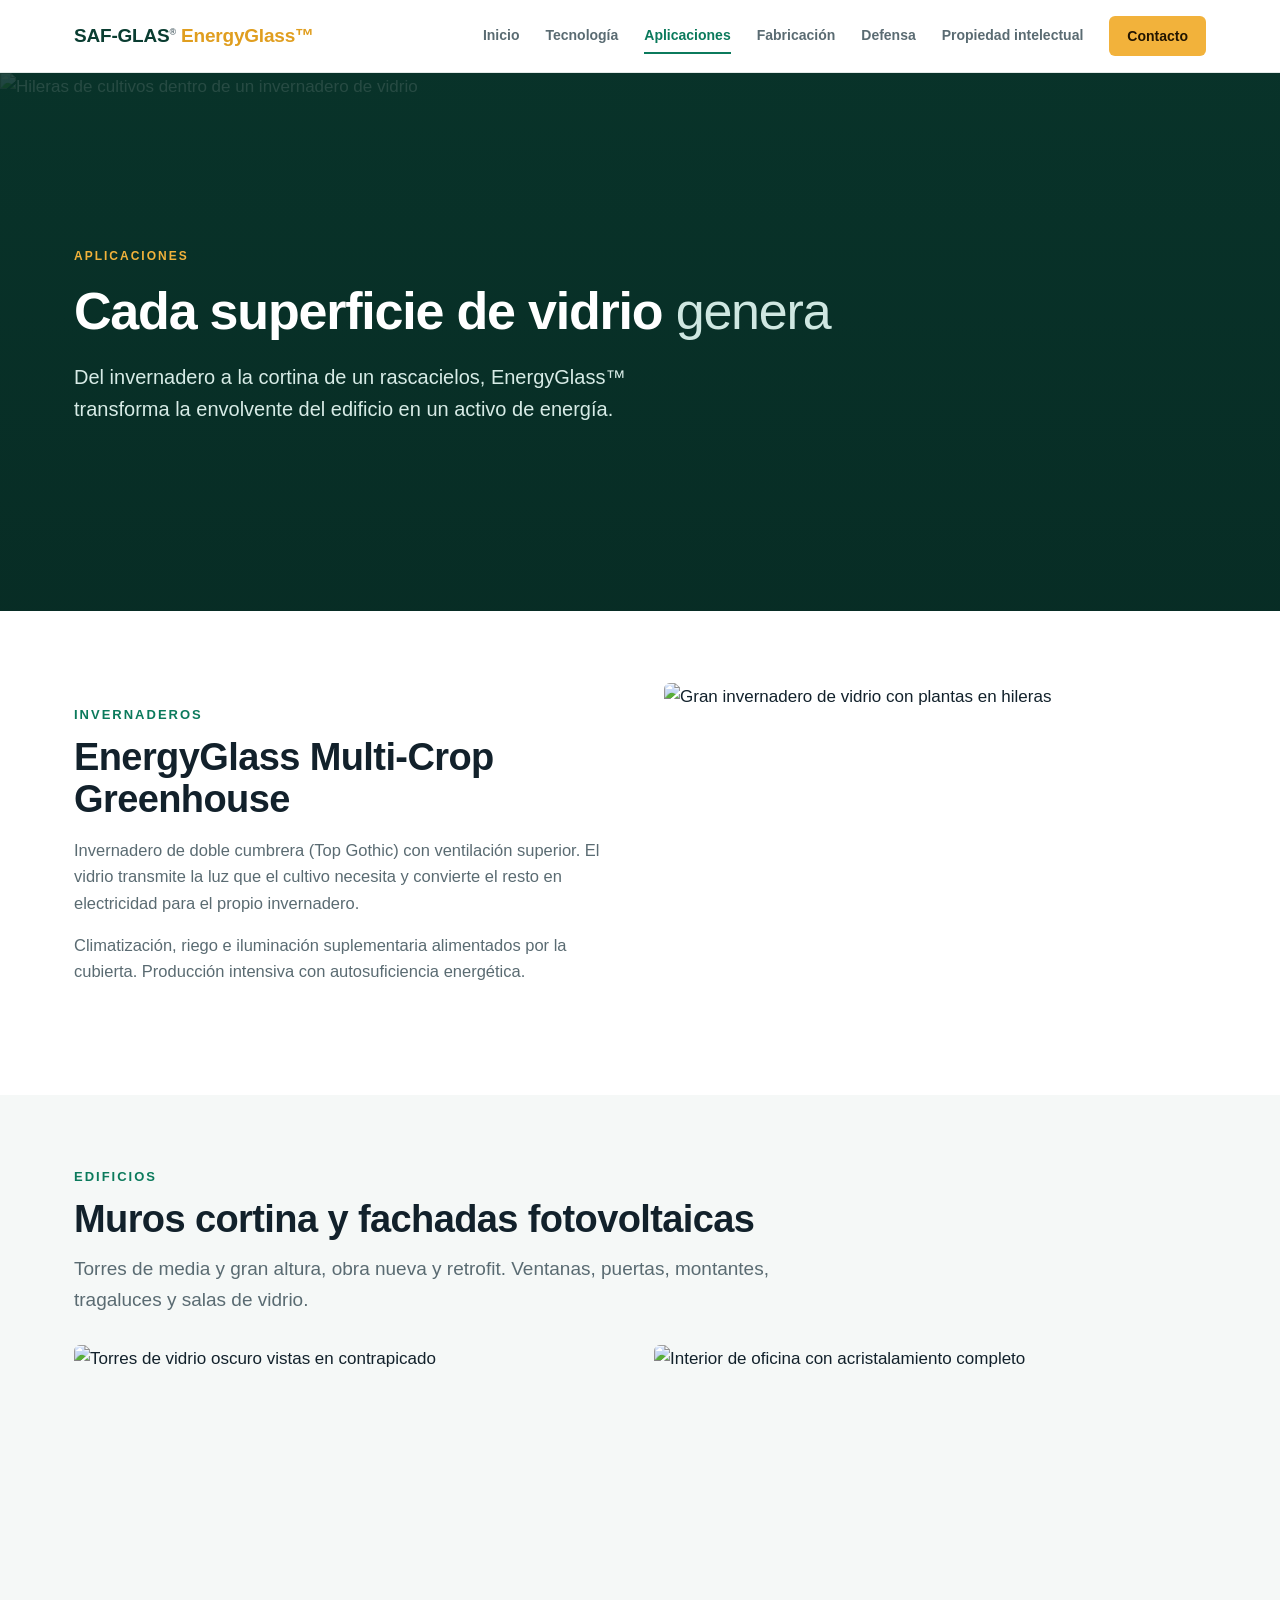
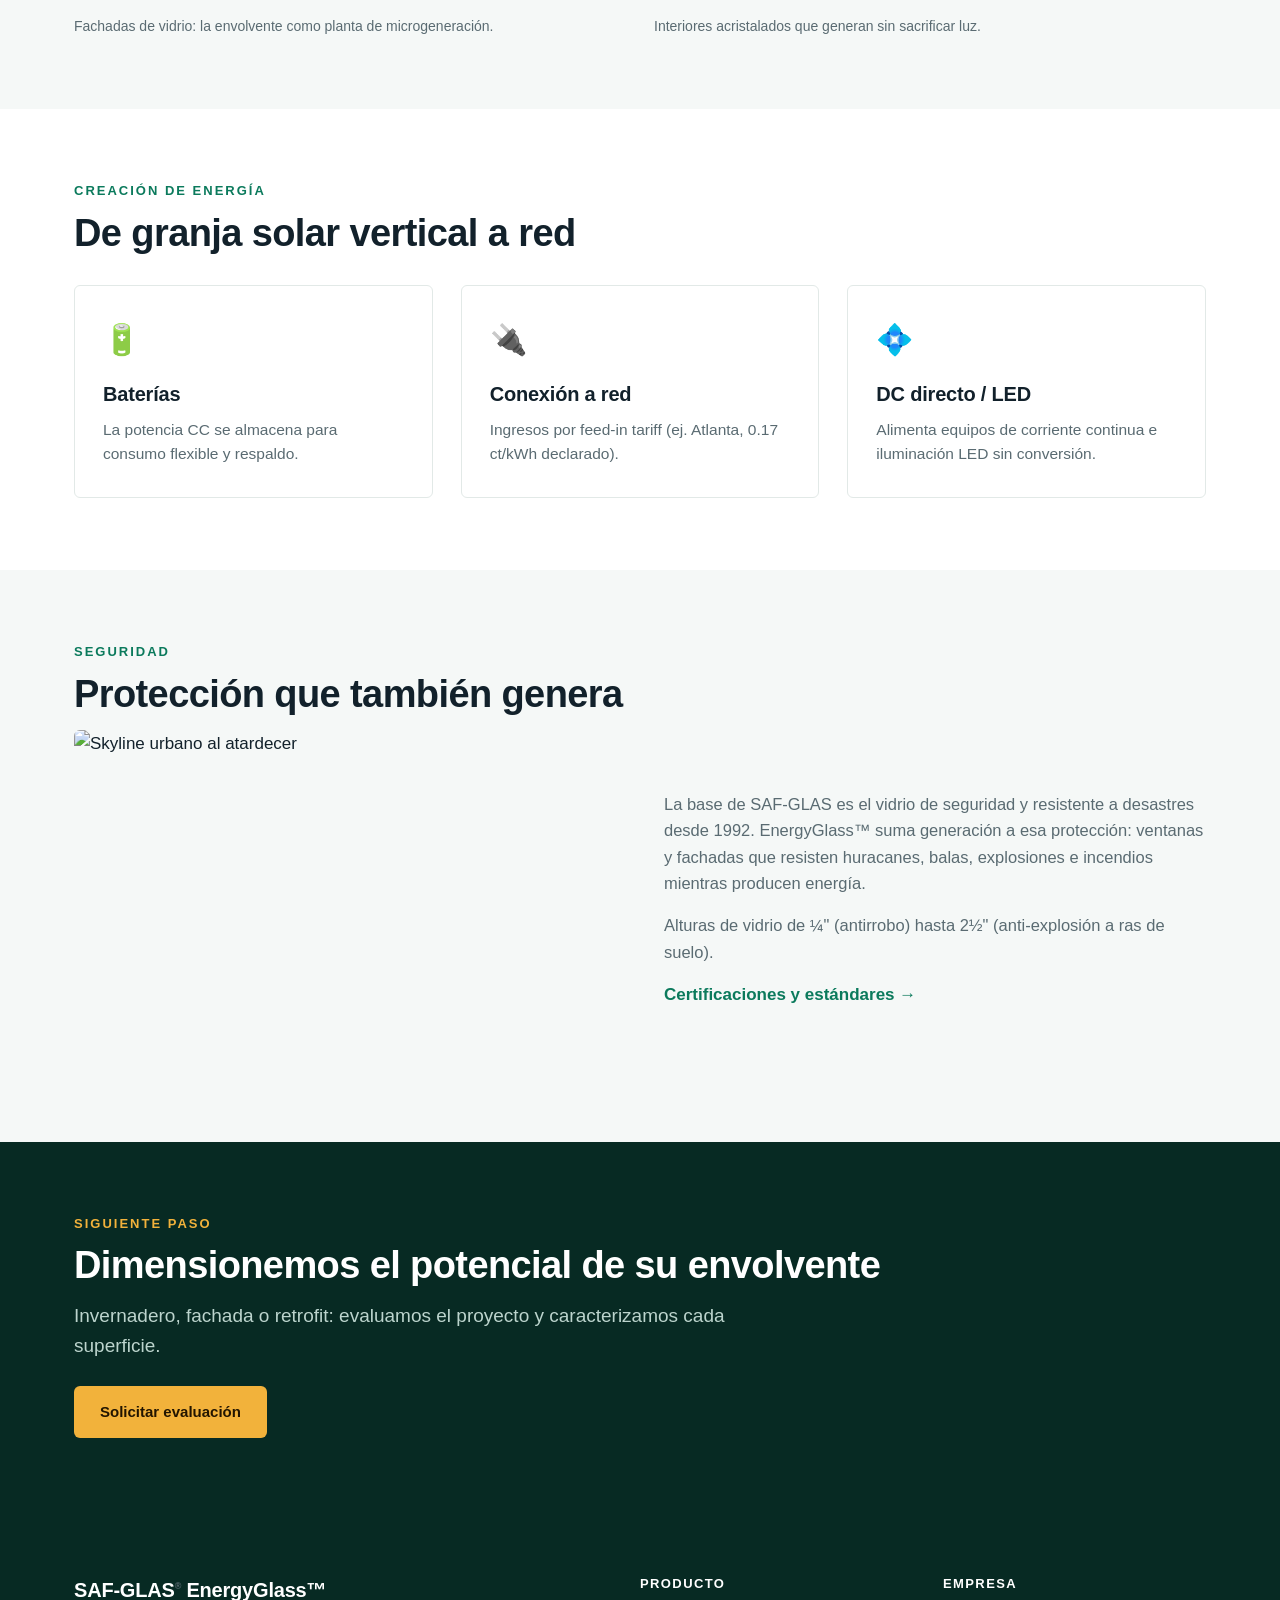
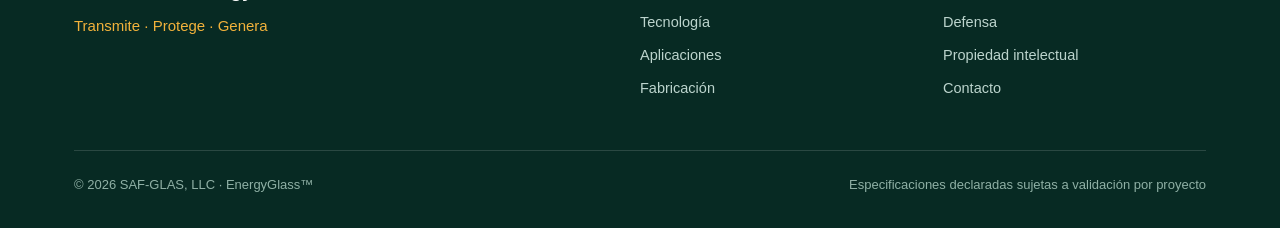
==== commit 9f419128: "redesign: aplicaciones.html — invernaderos, fachadas, energía, seguridad" ====
--- a/aplicaciones.html
+++ b/aplicaciones.html
@@ -3,163 +3,98 @@
 <head>
 <meta charset="UTF-8">
 <meta name="viewport" content="width=device-width, initial-scale=1.0">
-<title>Aplicaciones · SAF-GLAS EnergyGlass</title>
-<meta name="description" content="Aplicaciones de EnergyGlass: fachadas, agricultura en invernaderos, seguridad, entornos costeros e integración con proyectos ESG.">
-<link rel="preconnect" href="https://fonts.googleapis.com">
-<link href="https://fonts.googleapis.com/css2?family=Inter:wght@400;500;600;700;800&display=swap" rel="stylesheet">
+<title>Aplicaciones · EnergyGlass™ · SAF-GLAS</title>
+<meta name="description" content="Aplicaciones de EnergyGlass™: invernaderos, fachadas y muros cortina, seguridad y defensa, y generación fuera de red.">
 <link rel="stylesheet" href="style.css">
 </head>
 <body>
 <header class="nav">
   <div class="wrap">
-    <a class="logo" href="index.html">SAF-GLAS<sup class="tm">®</sup> <em>EnergyGlass</em></a>
+    <a class="brand" href="index.html">SAF-GLAS<sup class="tm">®</sup> <em>EnergyGlass™</em></a>
     <nav class="navmenu">
       <a href="index.html">Inicio</a>
       <a href="tecnologia.html">Tecnología</a>
+      <a class="on" href="aplicaciones.html">Aplicaciones</a>
+      <a href="fabricacion.html">Fabricación</a>
       <a href="defensa.html">Defensa</a>
       <a href="ip.html">Propiedad intelectual</a>
-      <a href="fabricacion.html">Fabricación</a>
-      <a class="on" href="aplicaciones.html">Aplicaciones</a>
-      <a href="contacto.html">Contacto</a>
+      <a class="cta" href="contacto.html">Contacto</a>
     </nav>
   </div>
 </header>
 
 <section class="hero">
   <div class="hero-photo">
-    <img src="https://images.unsplash.com/photo-1531834685032-c34bf0d84c77?w=1800&q=80&auto=format&fit=crop" alt="Invernadero de vidrio con cultivos" loading="eager">
+    <img src="https://images.unsplash.com/photo-1777144408271-885cabee26cd?w=1800&q=80&auto=format&fit=crop" alt="Hileras de cultivos dentro de un invernadero de vidrio" loading="eager">
   </div>
   <div class="hero-veil"></div>
-  <div class="wrap hero-inner">
-    <span class="eyebrow">Dónde se usa</span>
-    <h1>Un solo vidrio, <span class="grad">cinco maneras de aportar valor</span></h1>
-    <p class="sub">Desde una fachada corporativa hasta un invernadero agronómico, EnergyGlass devuelve energía limpia sin sacrificar la luz ni la seguridad.</p>
+  <div class="hero-inner">
+    <span class="eyebrow">Aplicaciones</span>
+    <h1>Cada superficie de vidrio <span class="thin">genera</span></h1>
+    <p class="sub">Del invernadero a la cortina de un rascacielos, EnergyGlass™ transforma la envolvente del edificio en un activo de energía.</p>
   </div>
 </section>
 
 <section>
   <div class="wrap">
-    <span class="kicker">Mapa de aplicaciones</span>
-    <h2>Cinco familias, un mismo núcleo</h2>
-    <div class="grid2">
-      <div>
-        <div class="grid3 stagger" style="grid-template-columns:1fr">
-          <div class="card"><h3>Fachadas comerciales</h3><p>Energía desde la envolvente del edificio, manteniendo la estética acristalada y la luz natural en oficinas y retail.</p></div>
-          <div class="card"><h3>Agricultura</h3><p>Invernaderos que generan electricidad sin robar luz a los cultivos: el perímetro recolecta mientras el campo recibe pleno sol.</p></div>
-          <div class="card"><h3>Seguridad</h3><p>Barrera laminada con certificación balística y de intrusión para edificios críticos e institucionales.</p></div>
-          <div class="card"><h3>Costero</h3><p>Encapsulado resistente a la intemperie salina y a la humedad, pensado para climas marinos exigentes.</p></div>
-          <div class="card"><h3>Diseño y ESG</h3><p>Integración arquitectónica con beneficios medibles de sostenibilidad para proyectos con objetivos ambientales.</p></div>
-        </div>
+    <div class="split">
+      <div class="txt reveal">
+        <span class="kicker">Invernaderos</span>
+        <h2>EnergyGlass Multi-Crop Greenhouse</h2>
+        <p>Invernadero de doble cumbrera (Top Gothic) con ventilación superior. El vidrio transmite la luz que el cultivo necesita y convierte el resto en electricidad para el propio invernadero.</p>
+        <p>Climatización, riego e iluminación suplementaria alimentados por la cubierta. Producción intensiva con autosuficiencia energética.</p>
       </div>
-      <figure class="diagram reveal">
-        <svg viewBox="0 0 560 520" role="img" aria-label="Núcleo EnergyGlass con cinco ramas de aplicación" class="anim-svg">
-          <defs>
-            <linearGradient id="core" x1="0" y1="0" x2="0" y2="1"><stop offset="0" stop-color="#19c9b5"/><stop offset="1" stop-color="#0a8f83"/></linearGradient>
-            <linearGradient id="node" x1="0" y1="0" x2="0" y2="1"><stop offset="0" stop-color="#ffffff"/><stop offset="1" stop-color="#e3f1ef"/></linearGradient>
-          </defs>
-          <g stroke="#c6d9e2" stroke-width=".8" opacity=".8" class="fade">
-            <line x1="280" y1="250" x2="120" y2="110"/>
-            <line x1="280" y1="250" x2="440" y2="110"/>
-            <line x1="280" y1="250" x2="90" y2="360"/>
-            <line x1="280" y1="250" x2="470" y2="360"/>
-            <line x1="280" y1="250" x2="280" y2="78"/>
-          </g>
-          <circle cx="280" cy="250" r="42" fill="url(#core)" class="fade"/>
-          <text x="280" y="246" text-anchor="middle" font-family="Inter,system-ui" font-size="11" font-weight="800" fill="#ffffff">Energy</text>
-          <text x="280" y="260" text-anchor="middle" font-family="Inter,system-ui" font-size="11" font-weight="800" fill="#ffffff">Glass</text>
-          <g font-family="Inter,system-ui" font-size="12" font-weight="700" fill="#48606e" text-anchor="middle">
-            <g class="fade d1"><circle cx="120" cy="110" r="26" fill="url(#node)" stroke="#0fb8a6" stroke-width="1"/><text x="120" y="114">Fachadas</text></g>
-            <g class="fade d2"><circle cx="440" cy="110" r="26" fill="url(#node)" stroke="#0fb8a6" stroke-width="1"/><text x="440" y="114">Cultivos</text></g>
-            <g class="fade d2"><circle cx="90" cy="360" r="26" fill="url(#node)" stroke="#0fb8a6" stroke-width="1"/><text x="90" y="364">Seguridad</text></g>
-            <g class="fade d3"><circle cx="470" cy="360" r="26" fill="url(#node)" stroke="#0fb8a6" stroke-width="1"/><text x="470" y="364">Costero</text></g>
-            <g class="fade d4"><circle cx="280" cy="78" r="26" fill="url(#node)" stroke="#0fb8a6" stroke-width="1"/><text x="280" y="82">ESG</text></g>
-          </g>
-        </svg>
-        <figcaption>Un núcleo técnico, cinco salidas al mercado.</figcaption>
-      </figure>
+      <img class="reveal" src="https://images.unsplash.com/photo-1637987327476-5c77df3cb16d?w=1400&q=80&auto=format&fit=crop" alt="Gran invernadero de vidrio con plantas en hileras" loading="lazy">
     </div>
   </div>
 </section>
 
-<section class="bordered">
+<section class="alt">
   <div class="wrap">
-    <span class="kicker">Caso destacado</span>
-    <h2>Agricultura bajo vidrio generador</h2>
-    <div class="grid2">
-      <figure class="diagram reveal" style="min-height:360px">
-        <svg viewBox="0 0 560 360" role="img" aria-label="Invernadero Venlo de vidrio con marco fotovoltaico generador, cultivos en hileras y sol" class="anim-svg">
-          <defs>
-            <linearGradient id="skyv" x1="0" y1="0" x2="0" y2="1"><stop offset="0" stop-color="#cfe8f2"/><stop offset="1" stop-color="#eef5f8"/></linearGradient>
-            <linearGradient id="glassroof" x1="0" y1="0" x2="0" y2="1"><stop offset="0" stop-color="#f0fbf9"/><stop offset="1" stop-color="#cfeae6"/></linearGradient>
-            <linearGradient id="grassv" x1="0" y1="0" x2="0" y2="1"><stop offset="0" stop-color="#cfe7c0"/><stop offset="1" stop-color="#a9d489"/></linearGradient>
-            <linearGradient id="pvv" x1="0" y1="0" x2="1" y2="1"><stop offset="0" stop-color="#19c9b5"/><stop offset="1" stop-color="#0a8f83"/></linearGradient>
-            <linearGradient id="shine" x1="0" y1="0" x2="1" y2="1"><stop offset="0" stop-color="#ffffff" stop-opacity=".95"/><stop offset="1" stop-color="#ffffff" stop-opacity="0"/></linearGradient>
-          </defs>
-          <rect width="560" height="360" fill="url(#skyv)"/>
-          <circle cx="472" cy="58" r="30" fill="#f2b23b" opacity=".95" class="fade"/>
-          <circle cx="472" cy="58" r="40" fill="none" stroke="#f2b23b" stroke-width="1" opacity=".35" class="fade d1"/>
-          <g stroke="#bcd4de" stroke-width=".6" opacity=".4" class="fade d1">
-            <line x1="24" y1="130" x2="120" y2="130"/><line x1="60" y1="164" x2="180" y2="164"/>
-            <line x1="320" y1="120" x2="430" y2="120"/><line x1="350" y1="150" x2="470" y2="150"/>
-          </g>
-          <rect y="240" width="560" height="120" fill="url(#grassv)"/>
-          <line x1="0" y1="240" x2="560" y2="240" stroke="#a9d489" stroke-width="1"/>
-          <g>
-            <path d="M40 240 L200 120 L360 120 L360 240 Z" fill="url(#glassroof)" stroke="#a9d2cf" stroke-width="1" class="fade"/>
-            <path d="M44 236 L200 124 L356 230 Z" fill="url(#shine)" opacity=".5" class="fade d1"/>
-            <line x1="200" y1="120" x2="200" y2="240" stroke="#a9d2cf" stroke-width=".8" class="fade d1"/>
-            <line x1="120" y1="120" x2="120" y2="240" stroke="#bfe0dc" stroke-width=".5" class="fade d2"/>
-            <line x1="280" y1="120" x2="280" y2="240" stroke="#bfe0dc" stroke-width=".5" class="fade d2"/>
-          </g>
-          <g class="fade d2">
-            <path d="M40 240 L200 120" class="draw" fill="none" stroke="#0fb8a6" stroke-width="2"/>
-            <path d="M360 240 L200 120" class="draw" fill="none" stroke="#0fb8a6" stroke-width="2"/>
-          </g>
-          <g>
-            <path d="M40 300 L200 300 L200 256 Z" fill="none" stroke="#0fa896" stroke-width="1.6" opacity=".9" class="fade d2"/>
-            <path d="M40 300 L200 256" stroke="#0fa896" stroke-width="2" class="fade d3"/>
-            <path d="M98 300 L135 262" stroke="#0a8f83" stroke-width="1.4" class="fade d3"/>
-            <path d="M200 300 L240 266" stroke="#0fa896" stroke-width="1.6" opacity=".8" class="fade d3"/>
-          </g>
-          <g stroke="#7fae6e" stroke-width=".5" opacity=".55" class="fade d3">
-            <line x1="80" y1="300" x2="80" y2="276"/><line x1="120" y1="300" x2="120" y2="272"/>
-            <line x1="160" y1="300" x2="160" y2="274"/><line x1="200" y1="300" x2="200" y2="276"/>
-          </g>
-          <g fill="none" stroke="#0fb8a6" stroke-width="1" opacity=".75" class="fade d3">
-            <circle cx="80" cy="176" r="2.4"/><circle cx="120" cy="176" r="2.4"/><circle cx="160" cy="176" r="2.4"/><circle cx="200" cy="176" r="2.4"/>
-          </g>
-          <text x="168" y="334" text-anchor="middle" font-family="Inter,system-ui" font-size="11" fill="#5f7f55" class="fade d3">cultivos en pleno sol · energía en el perímetro</text>
-        </svg>
-        <figcaption>Invernadero agronómico con luz plena y generación perimetral</figcaption>
-      </figure>
-      <div>
-        <h3>Invernadero Venlo · 44 000 ft²</h3>
-        <p>Una instalación de referencia en estructura Venlo donde el vidrio EnergyGlass mantiene la radiación fotosintéticamente activa para el cultivo y, a la vez, genera energía limpia en el perímetro.</p>
-        <table class="tbl">
-          <tr><th>Dato</th><th>Valor</th></tr>
-          <tr><td>Superficie cubierta</td><td>44 000 ft²</td></tr>
-          <tr><td>Estructura</td><td>Venlo</td></tr>
-          <tr><td>Rol clave</td><td>Luz para cultivo + energía perimetral</td></tr>
-        </table>
-        <div class="callout"><span class="dot"></span><span>En agricultura el beneficio es doble: el cultivo recibe la luz que necesita y el borde devuelve electricidad para la propia operación.</span></div>
+    <span class="kicker">Edificios</span>
+    <h2>Muros cortina y fachadas fotovoltaicas</h2>
+    <p class="lede">Torres de media y gran altura, obra nueva y retrofit. Ventanas, puertas, montantes, tragaluces y salas de vidrio.</p>
+    <div class="photos" style="margin-top:30px">
+      <figure class="reveal"><img src="https://images.unsplash.com/photo-1486406146926-c627a92ad1ab?w=1400&q=80&auto=format&fit=crop" alt="Torres de vidrio oscuro vistas en contrapicado" loading="lazy"><figcaption>Fachadas de vidrio: la envolvente como planta de microgeneración.</figcaption></figure>
+      <figure class="reveal"><img src="https://images.unsplash.com/photo-1497366811353-6870744d04b2?w=1400&q=80&auto=format&fit=crop" alt="Interior de oficina con acristalamiento completo" loading="lazy"><figcaption>Interiores acristalados que generan sin sacrificar luz.</figcaption></figure>
+    </div>
+  </div>
+</section>
+
+<section>
+  <div class="wrap">
+    <span class="kicker">Creación de energía</span>
+    <h2>De granja solar vertical a red</h2>
+    <div class="grid3" style="margin-top:30px">
+      <div class="card reveal"><span class="ico">🔋</span><h3>Baterías</h3><p>La potencia CC se almacena para consumo flexible y respaldo.</p></div>
+      <div class="card reveal"><span class="ico">🔌</span><h3>Conexión a red</h3><p>Ingresos por feed-in tariff (ej. Atlanta, 0.17 ct/kWh declarado).</p></div>
+      <div class="card reveal"><span class="ico">💠</span><h3>DC directo / LED</h3><p>Alimenta equipos de corriente continua e iluminación LED sin conversión.</p></div>
+    </div>
+  </div>
+</section>
+
+<section class="alt">
+  <div class="wrap">
+    <span class="kicker">Seguridad</span>
+    <h2>Protección que también genera</h2>
+    <div class="split">
+      <img class="reveal" src="https://images.unsplash.com/photo-1449824913935-59a10b8d2000?w=1400&q=80&auto=format&fit=crop" alt="Skyline urbano al atardecer" loading="lazy">
+      <div class="txt reveal">
+        <p>La base de SAF-GLAS es el vidrio de seguridad y resistente a desastres desde 1992. EnergyGlass™ suma generación a esa protección: ventanas y fachadas que resisten huracanes, balas, explosiones e incendios mientras producen energía.</p>
+        <p>Alturas de vidrio de ¼" (antirrobo) hasta 2½" (anti-explosión a ras de suelo).</p>
+        <a href="defensa.html" style="color:var(--green);font-weight:700">Certificaciones y estándares →</a>
       </div>
     </div>
   </div>
 </section>
 
-<section class="bordered">
+<section class="deep">
   <div class="wrap">
-    <span class="kicker">Sostenibilidad</span>
-    <h2>Integración ESG</h2>
-    <div class="photo-grid2">
-      <figure class="photo reveal">
-        <img src="https://images.unsplash.com/photo-1531834685032-c34bf0d84c77?w=1200&q=80&auto=format&fit=crop" alt="Invernadero de vidrio con hileras de cultivo" loading="lazy">
-        <figcaption>Invernaderos de vidrio: producción bajo luz natural</figcaption>
-      </figure>
-      <figure class="photo reveal">
-        <img src="https://images.unsplash.com/photo-1466692476868-aef1dfb1e735?w=1200&q=80&auto=format&fit=crop" alt="Planta creciendo hacia la luz" loading="lazy">
-        <figcaption>Producción agrícola bajo luz natural</figcaption>
-      </figure>
+    <span class="kicker">Siguiente paso</span>
+    <h2>Dimensionemos el potencial de su envolvente</h2>
+    <p class="lede">Invernadero, fachada o retrofit: evaluamos el proyecto y caracterizamos cada superficie.</p>
+    <div class="btns" style="margin-top:24px">
+      <a class="btn amber" href="contacto.html">Solicitar evaluación</a>
     </div>
   </div>
 </section>
@@ -168,14 +103,14 @@
   <div class="wrap">
     <div class="fgrid">
       <div>
-        <div class="logo">SAF-GLAS<sup class="tm">®</sup> <em>EnergyGlass</em></div>
+        <div class="brand">SAF-GLAS<sup class="tm">®</sup> EnergyGlass™</div>
         <div class="tagline">Transmite · Protege · Genera</div>
       </div>
       <div>
         <h4>Producto</h4>
         <a href="tecnologia.html">Tecnología</a>
+        <a href="aplicaciones.html">Aplicaciones</a>
         <a href="fabricacion.html">Fabricación</a>
-        <a href="aplicaciones.html">Aplicaciones</a>
       </div>
       <div>
         <h4>Empresa</h4>
@@ -184,7 +119,7 @@
         <a href="contacto.html">Contacto</a>
       </div>
     </div>
-    <div class="fbot"><span>© 2026 SAF-GLAS · EnergyGlass</span><span>Especificaciones declaradas sujetas a validación por proyecto</span></div>
+    <div class="fbot"><span>© 2026 SAF-GLAS, LLC · EnergyGlass™</span><span>Especificaciones declaradas sujetas a validación por proyecto</span></div>
   </div>
 </footer>
 <script src="script.js"></script>
--- a/style.css
+++ b/style.css
@@ -1,251 +1,174 @@
-/* ==== SAF-GLAS · EnergyGlass — glass mode 2026 ==== */
+/* ============================================================
+   EnergyGlass — SAF-GLAS · corporate redesign (estilo PwC)
+   Paleta: verde vidrio / teal + ámbar solar + neutros claros
+   ============================================================ */
 :root{
-  --bg:#f4f7f9; --bg-2:#eef3f6;
-  --panel:rgba(255,255,255,.66); --panel-2:rgba(255,255,255,.82);
-  --ink:#0c1f2b; --ink-2:#48606e; --ink-3:#8096a3;
-  --line:rgba(12,31,43,.09); --line-2:rgba(12,31,43,.16);
-  --teal:#0fb8a6; --teal-2:#0a8f83; --teal-deep:#08655d;
-  --amber:#f2b23b; --sky:#5aa7d9; --lime:#a4d94f;
-  --grad:linear-gradient(120deg,#19c9b5,#0fb8a6 55%,#0a8f83);
-  --grad-warm:linear-gradient(120deg,#f2b23b,#e0853a);
-  --wrap:1200px; --r:22px;
-  --glass:rgba(255,255,255,.5);
-  --glass-strong:rgba(255,255,255,.78);
-  --shadow:0 24px 60px -28px rgba(12,31,43,.28);
-  --shadow-teal:0 14px 38px -14px rgba(15,184,166,.45);
-  --font:'Inter',-apple-system,BlinkMacSystemFont,'Segoe UI',Roboto,sans-serif;
+  --green:#0b7a5c;          /* verde vidrio principal */
+  --green-dk:#0a3d31;        /* verde oscuro (secciones) */
+  --green-deep:#072a23;      /* footer / casi-negro */
+  --teal:#0fb8a6;            /* acento agua */
+  --amber:#f2b23b;           /* ámbar / sol */
+  --amber-dk:#e09e1f;
+  --ink:#12212b;             /* texto */
+  --ink-soft:#5a6b72;        /* texto secundario */
+  --paper:#ffffff;           /* fondo blanco */
+  --paper-t:#f5f8f7;         /* gris verdoso claro */
+  --line:#e2e9e7;            /* bordes */
+  --font:'Helvetica Neue',Arial,'Segoe UI',Roboto,sans-serif;
+  --serif:Georgia,'Times New Roman',serif;
+  --wrap:1180px;
+  --r:6px;
+  --shadow:0 24px 50px -32px rgba(8,40,32,.45);
 }
-*{margin:0;padding:0;box-sizing:border-box}
+*{box-sizing:border-box;margin:0;padding:0}
 html{scroll-behavior:smooth}
 body{
-  font-family:var(--font); color:var(--ink);
-  background:
-    radial-gradient(1100px 500px at 12% -8%, rgba(15,184,166,.16), transparent 60%),
-    radial-gradient(900px 600px at 100% 0%, rgba(90,167,217,.14), transparent 55%),
-    radial-gradient(1200px 700px at 50% 120%, rgba(242,178,59,.10), transparent 60%),
-    linear-gradient(180deg,var(--bg),var(--bg-2));
-  background-attachment:fixed;
-  line-height:1.6; -webkit-font-smoothing:antialiased; overflow-x:hidden;
+  font-family:var(--font);
+  color:var(--ink);
+  background:var(--paper);
+  line-height:1.6;
+  font-size:17px;
+  -webkit-font-smoothing:antialiased;
 }
-::selection{background:rgba(15,184,166,.24)}
-a{color:var(--teal-deep);text-decoration:none}
-.wrap{max-width:var(--wrap);margin:0 auto;padding:0 28px}
+img{max-width:100%;display:block}
+a{color:inherit;text-decoration:none}
+.wrap{max-width:var(--wrap);margin:0 auto;padding:0 24px}
 
-/* ==== Navegación ==== */
+/* ---------- nav ---------- */
 .nav{
+  background:var(--paper);
+  border-bottom:1px solid var(--line);
   position:sticky;top:0;z-index:50;
-  backdrop-filter:blur(20px) saturate(160%); -webkit-backdrop-filter:blur(20px) saturate(160%);
-  background:rgba(255,255,255,.7);
-  border-bottom:1px solid var(--line);
 }
 .nav .wrap{display:flex;align-items:center;justify-content:space-between;height:72px}
-.logo{font-weight:800;letter-spacing:.3px;font-size:17px;color:var(--ink);white-space:nowrap}
-.logo .tm{font-size:9px;vertical-align:super}
-.logo em{font-style:normal;background:var(--grad);-webkit-background-clip:text;background-clip:text;color:transparent}
-.navmenu{display:flex;gap:2px;align-items:center;flex-wrap:wrap}
+.brand{font-weight:700;font-size:19px;letter-spacing:-.2px;color:var(--green-dk)}
+.brand em{font-style:normal;color:var(--amber-dk)}
+.brand .tm{font-size:9px;vertical-align:super;color:var(--ink-soft)}
+.navmenu{display:flex;gap:26px;align-items:center}
 .navmenu a{
-  color:var(--ink-2);padding:9px 14px;border-radius:10px;font-size:14.5px;font-weight:500;
-  transition:.18s;
+  font-size:14px;font-weight:600;color:var(--ink-soft);
+  padding:6px 0;border-bottom:2px solid transparent;transition:.2s;
 }
-.navmenu a:hover{color:var(--ink);background:rgba(12,31,43,.05)}
-.navmenu a.on{color:#fff;background:var(--grad);font-weight:600;box-shadow:var(--shadow-teal)}
+.navmenu a:hover{color:var(--green);border-color:var(--green)}
+.navmenu a.on{color:var(--green);border-color:var(--green)}
+.navmenu .cta{
+  background:var(--amber);color:#221500;padding:9px 18px;border-radius:var(--r);
+  border:0;font-weight:700;transition:.2s;
+}
+.navmenu .cta:hover{background:var(--amber-dk);color:#221500}
 
-/* ==== Hero ==== */
-.hero{position:relative;min-height:84vh;display:flex;align-items:center;overflow:hidden;padding:90px 0 70px}
-.hero-photo{position:absolute;inset:0;z-index:0}
-.hero-photo img{width:100%;height:100%;object-fit:cover;filter:saturate(1.02)}
-.hero-veil{
-  position:absolute;inset:0;z-index:1;
-  background:linear-gradient(180deg,rgba(244,247,249,.42) 0%,rgba(244,247,249,.70) 55%,var(--bg) 100%);
+/* ---------- hero ---------- */
+.hero{position:relative;background:var(--green-dk);color:#fff;overflow:hidden}
+.hero-photo{position:absolute;inset:0}
+.hero-photo img{width:100%;height:100%;object-fit:cover;opacity:.28}
+.hero-veil{position:absolute;inset:0;background:linear-gradient(180deg,rgba(7,42,35,.55),rgba(7,42,35,.85))}
+.hero-inner{position:relative;padding:96px 24px 84px;max-width:var(--wrap);margin:0 auto}
+.eyebrow{
+  display:inline-block;font-size:12px;font-weight:700;letter-spacing:2px;
+  text-transform:uppercase;color:var(--amber);margin-bottom:18px;
 }
-.hero-inner{position:relative;z-index:2;max-width:780px}
-.eyebrow{
-  display:inline-flex;align-items:center;gap:8px;
-  font-size:12.5px;font-weight:600;letter-spacing:.14em;text-transform:uppercase;
-  color:var(--teal-deep);margin-bottom:20px;
+.hero h1{font-size:52px;line-height:1.05;font-weight:700;letter-spacing:-1.2px;max-width:780px}
+.hero h1 .thin{font-weight:400;color:#cfe7e1}
+.hero .sub{font-size:20px;color:#d7ebe6;max-width:640px;margin:22px 0 30px}
+.btns{display:flex;gap:14px;flex-wrap:wrap}
+.btn{
+  display:inline-block;padding:14px 26px;border-radius:var(--r);font-weight:700;font-size:15px;transition:.2s;
 }
-.eyebrow::before{content:'';width:26px;height:2px;background:var(--grad);border-radius:2px}
-h1{
-  font-size:clamp(34px,5.4vw,60px);line-height:1.05;font-weight:800;letter-spacing:-.02em;
-  color:var(--ink);margin-bottom:22px;
+.btn.amber{background:var(--amber);color:#221500}
+.btn.amber:hover{background:var(--amber-dk)}
+.btn.ghost{border:1.5px solid rgba(255,255,255,.5);color:#fff}
+.btn.ghost:hover{background:rgba(255,255,255,.12)}
+
+/* ---------- sections ---------- */
+section{padding:72px 0}
+section.tight{padding:56px 0}
+section.alt{background:var(--paper-t)}
+section.deep{background:var(--green-deep);color:#e8f2ef}
+.kicker{
+  font-size:13px;font-weight:700;letter-spacing:2px;text-transform:uppercase;
+  color:var(--green);margin-bottom:10px;display:block;
 }
-h1 .grad{background:var(--grad);-webkit-background-clip:text;background-clip:text;color:transparent}
-.sub{font-size:clamp(16px,2vw,19px);color:var(--ink-2);max-width:560px;margin-bottom:32px}
-.hctas{display:flex;gap:14px;flex-wrap:wrap;margin-bottom:30px}
-.cta{
-  display:inline-flex;align-items:center;gap:8px;
-  background:var(--grad);color:#fff;font-weight:700;font-size:15px;
-  padding:15px 26px;border-radius:13px;border:none;cursor:pointer;
-  box-shadow:var(--shadow-teal);transition:.2s;letter-spacing:.01em;
+h2{font-size:38px;font-weight:700;letter-spacing:-.6px;line-height:1.12;margin:0 0 14px}
+h2 + p.lede{font-size:19px;color:var(--ink-soft);max-width:720px}
+h3{font-size:22px;font-weight:700;letter-spacing:-.2px;margin-bottom:8px}
+
+/* ---------- stats band ---------- */
+.stats{
+  background:var(--green-dk);color:#fff;padding:0;
 }
-.cta:hover{transform:translateY(-2px);box-shadow:0 18px 46px -12px rgba(15,184,166,.55)}
-.cta.ghost{background:var(--glass-strong);color:var(--ink);border:1px solid var(--line-2);box-shadow:none;backdrop-filter:blur(8px)}
-.cta.ghost:hover{background:#fff}
-.badges{display:flex;gap:12px;flex-wrap:wrap}
-.badge{
-  display:inline-flex;gap:7px;align-items:center;
-  font-size:13px;color:var(--ink-2);background:var(--glass-strong);
-  border:1px solid var(--line);padding:9px 15px;border-radius:999px;backdrop-filter:blur(8px);
+.stats .wrap{display:grid;grid-template-columns:repeat(4,1fr);gap:1px;background:rgba(255,255,255,.12)}
+.stat{background:var(--green-dk);padding:42px 28px}
+.stat .num{font-size:44px;font-weight:700;letter-spacing:-1.5px;color:var(--amber)}
+.stat .num small{font-size:22px}
+.stat .lbl{font-size:14px;color:#cfe0db;margin-top:6px}
+
+/* ---------- cards grid ---------- */
+.grid3{display:grid;grid-template-columns:repeat(3,1fr);gap:28px}
+.grid2{display:grid;grid-template-columns:repeat(2,1fr);gap:28px}
+.card{
+  background:var(--paper);border:1px solid var(--line);border-radius:var(--r);
+  padding:30px 28px;transition:.22s;position:relative;overflow:hidden;
 }
-.badge b{color:var(--ink);font-weight:600}
-.badge i{width:7px;height:7px;border-radius:50%;background:var(--teal);box-shadow:0 0 0 4px rgba(15,184,166,.15)}
+.card:hover{box-shadow:var(--shadow);transform:translateY(-3px);border-color:#cfdfda}
+.card .ico{font-size:30px;color:var(--green);margin-bottom:14px;display:block}
+.card h3{font-size:20px}
+.card p{font-size:15.5px;color:var(--ink-soft)}
+.card .link{display:inline-block;margin-top:16px;font-weight:700;font-size:14.5px;color:var(--green)}
+.card .link:after{content:" →";margin-left:4px}
+.card .link:hover{color:var(--amber-dk)}
 
-/* ==== Secciones ==== */
-section{padding:84px 0}
-.band{padding:0}
-.band img{width:100%;height:auto;display:block}
-.kicker{
-  display:inline-flex;align-items:center;gap:8px;font-size:12.5px;font-weight:600;
-  letter-spacing:.14em;text-transform:uppercase;color:var(--teal-deep);margin-bottom:14px;
+/* ---------- split media ---------- */
+.split{display:grid;grid-template-columns:1fr 1fr;gap:48px;align-items:center}
+.split .txt h2{margin-bottom:16px}
+.split .txt p{font-size:16.5px;color:var(--ink-soft);margin-bottom:16px}
+.split img{width:100%;height:340px;object-fit:cover;border-radius:var(--r)}
+
+/* ---------- deep cta band ---------- */
+.deep h2{color:#fff}
+.deep .kicker{color:var(--amber)}
+.deep p.lede{color:#bcd4cd}
+.deep .card{background:rgba(255,255,255,.04);border:1px solid rgba(255,255,255,.14);color:#fff}
+.deep .card p{color:#cfe0db}
+.deep .card .ico{color:var(--amber)}
+.deep .card h3{color:#fff}
+.deep .card .link{color:var(--amber)}
+
+/* ---------- table ---------- */
+.tbl{width:100%;border-collapse:collapse;font-size:15px}
+.tbl th,.tbl td{padding:13px 14px;text-align:left;border-bottom:1px solid var(--line)}
+.tbl th{color:var(--ink-soft);font-weight:700;font-size:13px;text-transform:uppercase;letter-spacing:.6px}
+.tbl td:last-child{font-weight:600}
+
+/* ---------- photo strip ---------- */
+.photos{display:grid;grid-template-columns:repeat(2,1fr);gap:28px}
+.photos figure img{width:100%;height:260px;object-fit:cover;border-radius:var(--r)}
+.photos figcaption{font-size:14px;color:var(--ink-soft);margin-top:10px}
+
+/* ---------- footer ---------- */
+footer{background:var(--green-deep);color:#cfe0db;padding:64px 0 32px}
+footer .fgrid{display:grid;grid-template-columns:2fr 1fr 1fr;gap:40px;margin-bottom:40px}
+footer h4{color:#fff;font-size:13px;text-transform:uppercase;letter-spacing:1.4px;margin-bottom:16px}
+footer a{display:block;font-size:14.5px;margin-bottom:10px;color:#bcd4cd}
+footer a:hover{color:var(--amber)}
+footer .brand{color:#fff;font-size:20px}
+footer .tagline{color:var(--amber);margin-top:8px;font-size:15px}
+footer .fbot{display:flex;justify-content:space-between;gap:20px;flex-wrap:wrap;border-top:1px solid rgba(255,255,255,.14);padding-top:24px;font-size:13px;color:#8fb0a5}
+
+/* ---------- reveal on scroll ---------- */
+.reveal{opacity:0;transform:translateY(22px);transition:opacity .6s ease,transform .6s ease}
+.reveal.in-view{opacity:1;transform:none}
+
+/* ---------- responsive ---------- */
+@media(max-width:920px){
+  .navmenu{display:none}
+  .grid3,.grid2,.split{grid-template-columns:1fr}
+  .stats .wrap{grid-template-columns:repeat(2,1fr)}
+  .photos{grid-template-columns:1fr}
+  footer .fgrid{grid-template-columns:1fr}
+  .hero h1{font-size:36px}
+  h2{font-size:30px}
 }
-.kicker::before{content:'';width:20px;height:2px;background:var(--grad);border-radius:2px}
-h2{font-size:clamp(26px,3.6vw,40px);font-weight:800;letter-spacing:-.02em;line-height:1.12;color:var(--ink);margin-bottom:18px}
-h3{font-size:19px;font-weight:700;color:var(--ink);margin-bottom:9px}
-.bordered{border-top:1px solid var(--line)}
-
-/* ==== Glass surfaces / tarjetas ==== */
-.card{
-  background:var(--glass);
-  backdrop-filter:blur(18px) saturate(150%); -webkit-backdrop-filter:blur(18px) saturate(150%);
-  border:1px solid rgba(255,255,255,.6);
-  border-radius:var(--r);padding:28px;
-  box-shadow:var(--shadow);
-  transition:.25s;position:relative;overflow:hidden;
-}
-.card::after{
-  content:'';position:absolute;inset:0;background:radial-gradient(400px 200px at 80% -10%,rgba(15,184,166,.12),transparent 70%);
-  opacity:0;transition:.3s;pointer-events:none;
-}
-.card:hover{transform:translateY(-5px);border-color:rgba(15,184,166,.35)}
-.card:hover::after{opacity:1}
-.card p{color:var(--ink-2);font-size:15px}
-.mini{
-  width:46px;height:46px;border-radius:13px;background:rgba(15,184,166,.12);
-  display:grid;place-items:center;margin-bottom:18px;
-}
-.mini svg{width:24px;height:24px}
-.mini circle,.mini path{stroke:var(--teal-deep);fill:none;stroke-width:1.4}
-
-/* ==== Rejillas ==== */
-.grid2{display:grid;grid-template-columns:1fr 1fr;gap:44px;align-items:start}
-.grid3{display:grid;grid-template-columns:repeat(3,1fr);gap:24px}
-
-/* ==== Estadísticas ==== */
-.stats{display:grid;grid-template-columns:repeat(4,1fr);gap:18px;margin-top:44px}
-.stat{
-  background:var(--glass-strong);border:1px solid rgba(255,255,255,.6);border-radius:16px;padding:22px;
-  backdrop-filter:blur(12px);text-align:left;
-}
-.stat b{display:block;font-size:30px;font-weight:800;background:var(--grad);
-  -webkit-background-clip:text;background-clip:text;color:transparent;margin-bottom:4px}
-.stat span{font-size:13.5px;color:var(--ink-3)}
-
-/* ==== Diagramas / figuras ==== */
-.diagram{
-  background:var(--glass-strong);border:1px solid rgba(255,255,255,.6);border-radius:var(--r);
-  padding:26px;display:grid;place-items:center;backdrop-filter:blur(12px);box-shadow:var(--shadow);
-}
-.diagram svg,.diagram img{max-width:100%;height:auto}
-figcaption{font-size:13.5px;color:var(--ink-3);text-align:center;margin-top:12px}
-
-/* ==== Fotos ==== */
-.photo-grid{display:grid;grid-template-columns:repeat(3,1fr);gap:22px;margin-top:8px}
-.photo-grid2{display:grid;grid-template-columns:1fr 1fr;gap:22px}
-.photo{border-radius:var(--r);overflow:hidden;border:1px solid rgba(255,255,255,.6);box-shadow:var(--shadow);background:var(--glass-strong)}
-.photo img{width:100%;height:100%;object-fit:cover;display:block;transition:.4s;filter:saturate(1.02)}
-.photo:hover img{transform:scale(1.05)}
-.photo figcaption{padding:14px 16px;text-align:left;margin-top:0;background:var(--glass-strong);color:var(--ink-2)}
-
-/* ==== Tablas ==== */
-.tbl{width:100%;border-collapse:collapse;font-size:14.5px}
-.tbl th,.tbl td{text-align:left;padding:13px 14px;border-bottom:1px solid var(--line)}
-.tbl th{color:var(--ink-3);font-weight:600;font-size:13px;text-transform:uppercase;letter-spacing:.05em}
-.tbl td{color:var(--ink-2)}
-.tbl tr:last-child td{border-bottom:none}
-.tbl tr:hover td{background:rgba(15,184,166,.05)}
-
-/* ==== Listas / callout ==== */
-.tl{list-style:none;display:flex;flex-direction:column;gap:14px}
-.tl li{position:relative;padding-left:20px;color:var(--ink-2);font-size:15px}
-.tl li::before{content:'';position:absolute;left:0;top:8px;width:8px;height:8px;border-radius:50%;background:var(--grad)}
-.tl b{color:var(--ink)}
-.callout{
-  display:flex;gap:12px;align-items:flex-start;margin-top:22px;
-  background:rgba(15,184,166,.07);border:1px solid rgba(15,184,166,.22);
-  border-radius:14px;padding:16px 18px;font-size:14.5px;color:var(--ink-2);
-}
-.callout .dot{flex-shrink:0;width:9px;height:9px;border-radius:50%;background:var(--teal);margin-top:7px;box-shadow:0 0 0 4px rgba(15,184,166,.15)}
-
-/* ==== CTA band ==== */
-.cta-band{position:relative;overflow:hidden;border-radius:24px;margin:0 28px 70px;border:1px solid var(--line-2);box-shadow:var(--shadow)}
-.cta-band img{position:absolute;inset:0;width:100%;height:100%;object-fit:cover;filter:saturate(1.05)}
-.cta-band .veil{position:absolute;inset:0;background:linear-gradient(90deg,rgba(244,247,249,.92),rgba(244,247,249,.35))}
-.cta-band .in{position:relative;z-index:2;padding:64px 48px;max-width:640px}
-.cta-band h2{margin-bottom:12px}
-.cta-band p{color:var(--ink-2);margin-bottom:26px}
-
-/* ==== Footer ==== */
-footer{border-top:1px solid var(--line);background:var(--glass);backdrop-filter:blur(16px);padding:60px 0 30px}
-.fgrid{display:grid;grid-template-columns:2fr 1fr 1fr;gap:40px;margin-bottom:40px}
-.fgrid .logo{margin-bottom:10px}
-.tagline{color:var(--ink-3);font-size:13.5px;margin-top:10px;letter-spacing:.03em}
-footer h4{font-size:13px;text-transform:uppercase;letter-spacing:.1em;color:var(--ink-3);margin-bottom:14px}
-footer .fgrid a{display:block;color:var(--ink-2);font-size:14.5px;padding:5px 0;transition:.15s}
-footer .fgrid a:hover{color:var(--teal-deep)}
-.fbot{display:flex;justify-content:space-between;gap:20px;flex-wrap:wrap;
-  border-top:1px solid var(--line);padding-top:22px;font-size:13px;color:var(--ink-3)}
-
-/* ==== Formulario ==== */
-input,textarea{
-  width:100%;padding:14px 16px;border:1px solid var(--line-2);border-radius:12px;
-  background:rgba(255,255,255,.72);color:var(--ink);font-family:inherit;font-size:15px;transition:.18s;
-}
-input:focus,textarea:focus{outline:none;border-color:var(--teal);box-shadow:0 0 0 3px rgba(15,184,166,.15)}
-label{font-size:14px;color:var(--ink-2);display:block;margin-bottom:6px}
-form p{margin-bottom:16px}
-
-/* ==== Scroll reveal (solo se activa al hacer scroll) ==== */
-.reveal{opacity:0;transform:translateY(26px);transition:opacity .7s cubic-bezier(.2,.7,.2,1),transform .7s cubic-bezier(.2,.7,.2,1)}
-.reveal.in-view{opacity:1;transform:none}
-.stagger .card{opacity:0;transform:translateY(18px);transition:opacity .6s ease,transform .6s ease}
-.stagger.in-view .card{opacity:1;transform:none}
-.stagger.in-view .card:nth-child(2){transition-delay:.1s}
-.stagger.in-view .card:nth-child(3){transition-delay:.2s}
-.stagger.in-view .card:nth-child(4){transition-delay:.3s}
-.stagger.in-view .card:nth-child(5){transition-delay:.4s}
-.stagger.in-view .card:nth-child(6){transition-delay:.5s}
-
-/* SVG: quietos hasta entrar en viewport */
-.anim-svg .draw{stroke-dasharray:1500;stroke-dashoffset:1500}
-.anim-svg .fade{opacity:0}
-.anim-svg .flow{opacity:0}
-.in-view .draw{animation:draw 2.1s cubic-bezier(.3,.6,.3,1) forwards}
-.in-view .fade{animation:fadeup .65s ease forwards}
-.in-view .fade.d1{animation-delay:.15s}
-.in-view .fade.d2{animation-delay:.3s}
-.in-view .fade.d3{animation-delay:.45s}
-.in-view .fade.d4{animation-delay:.6s}
-.in-view .flow{animation:flowin .5s ease forwards}
-@keyframes draw{to{stroke-dashoffset:0}}
-@keyframes fadeup{from{opacity:0;transform:translateY(10px)}to{opacity:1;transform:none}}
-@keyframes flowin{from{opacity:0}to{opacity:1}}
-@media (prefers-reduced-motion:reduce){
-  .reveal,.stagger .card{opacity:1!important;transform:none!important;transition:none!important}
-  .anim-svg .draw,.anim-svg .fade,.anim-svg .flow{opacity:1!important;stroke-dashoffset:0!important;animation:none!important;transform:none!important}
-}
-
-/* ==== Responsive ==== */
-@media(max-width:900px){
-  .grid2,.grid3{grid-template-columns:1fr}
-  .photo-grid{grid-template-columns:1fr 1fr}
-  .stats{grid-template-columns:1fr 1fr}
-  .fgrid{grid-template-columns:1fr 1fr}
-  .navmenu a{padding:8px 10px;font-size:13.5px}
-}
-@media(max-width:600px){
-  .photo-grid,.photo-grid2{grid-template-columns:1fr}
-  .stats{grid-template-columns:1fr}
-  .fgrid{grid-template-columns:1fr}
-  .nav .wrap{height:auto;flex-direction:column;padding:14px 0;gap:10px}
-  .cta-band .in{padding:40px 26px}
-}
+@media(prefers-reduced-motion:reduce){
+  .reveal{opacity:1;transform:none;transition:none}
+  html{scroll-behavior:auto}
+}
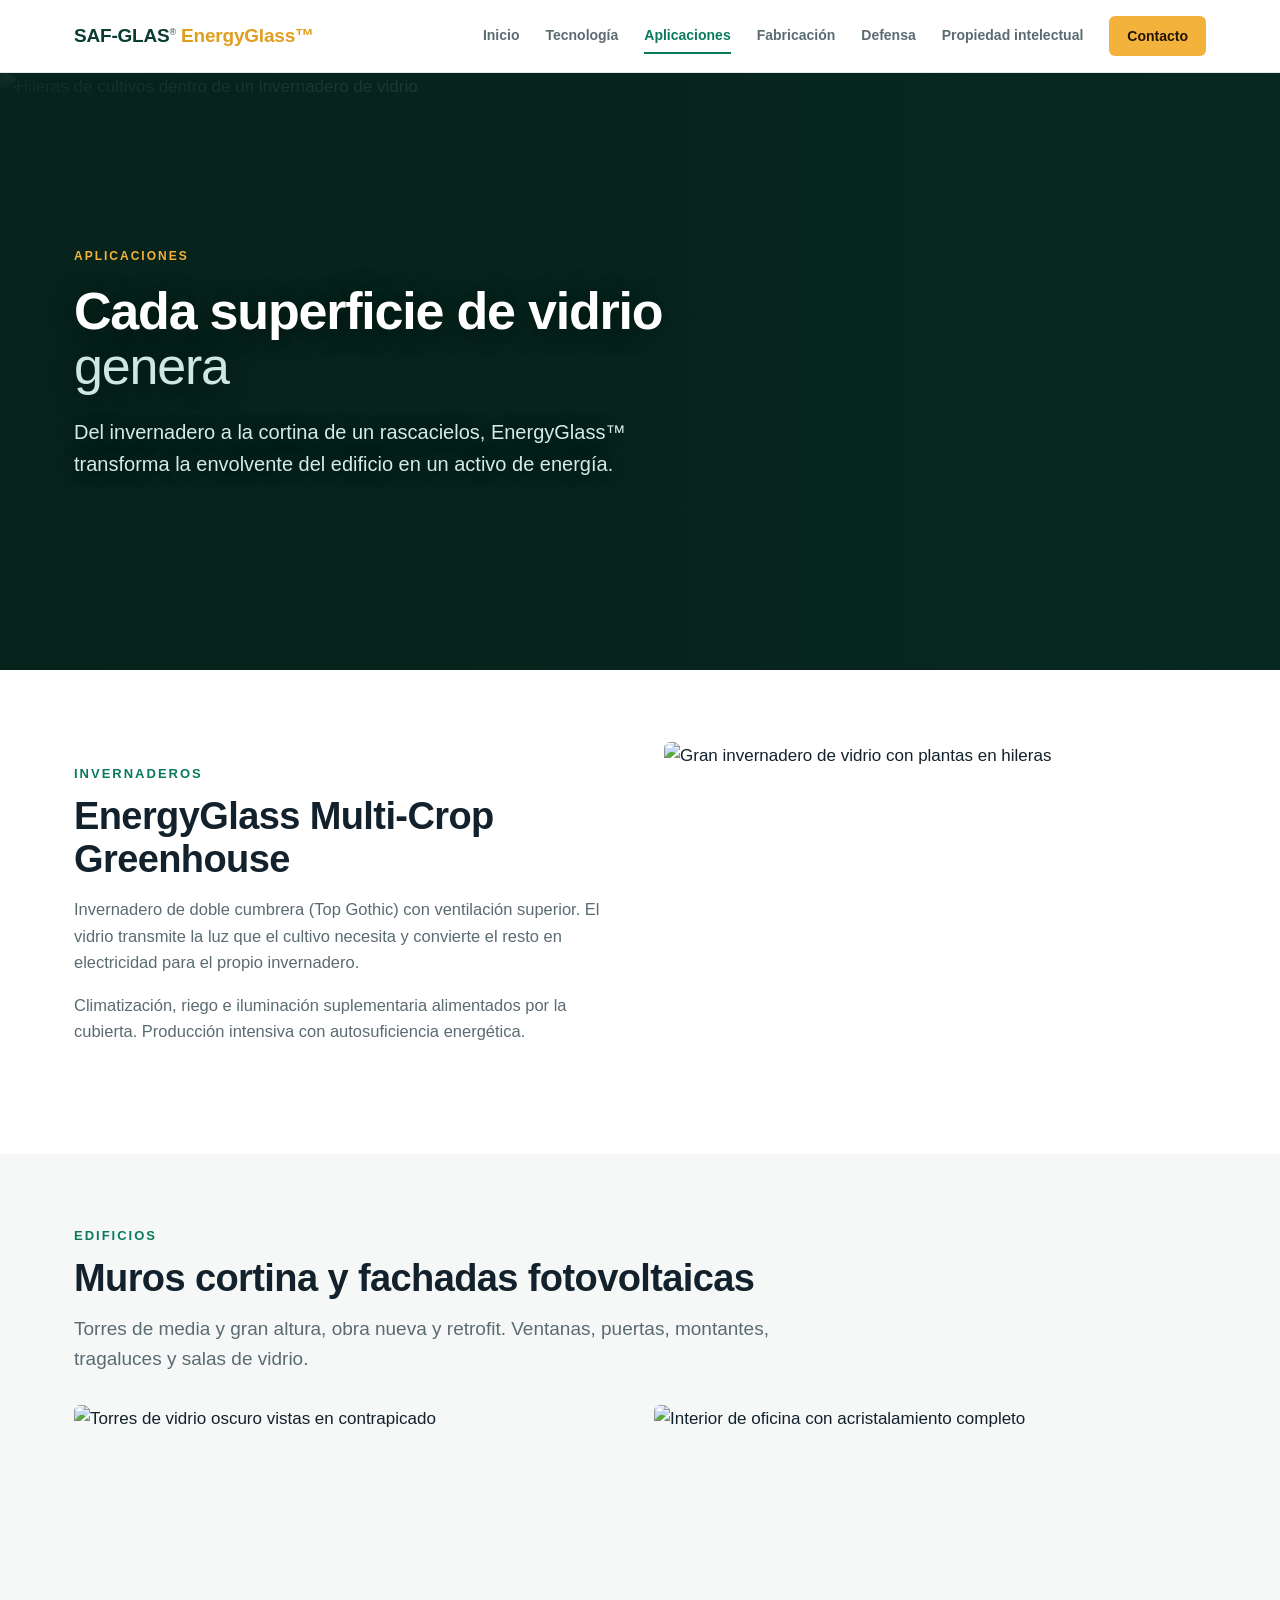
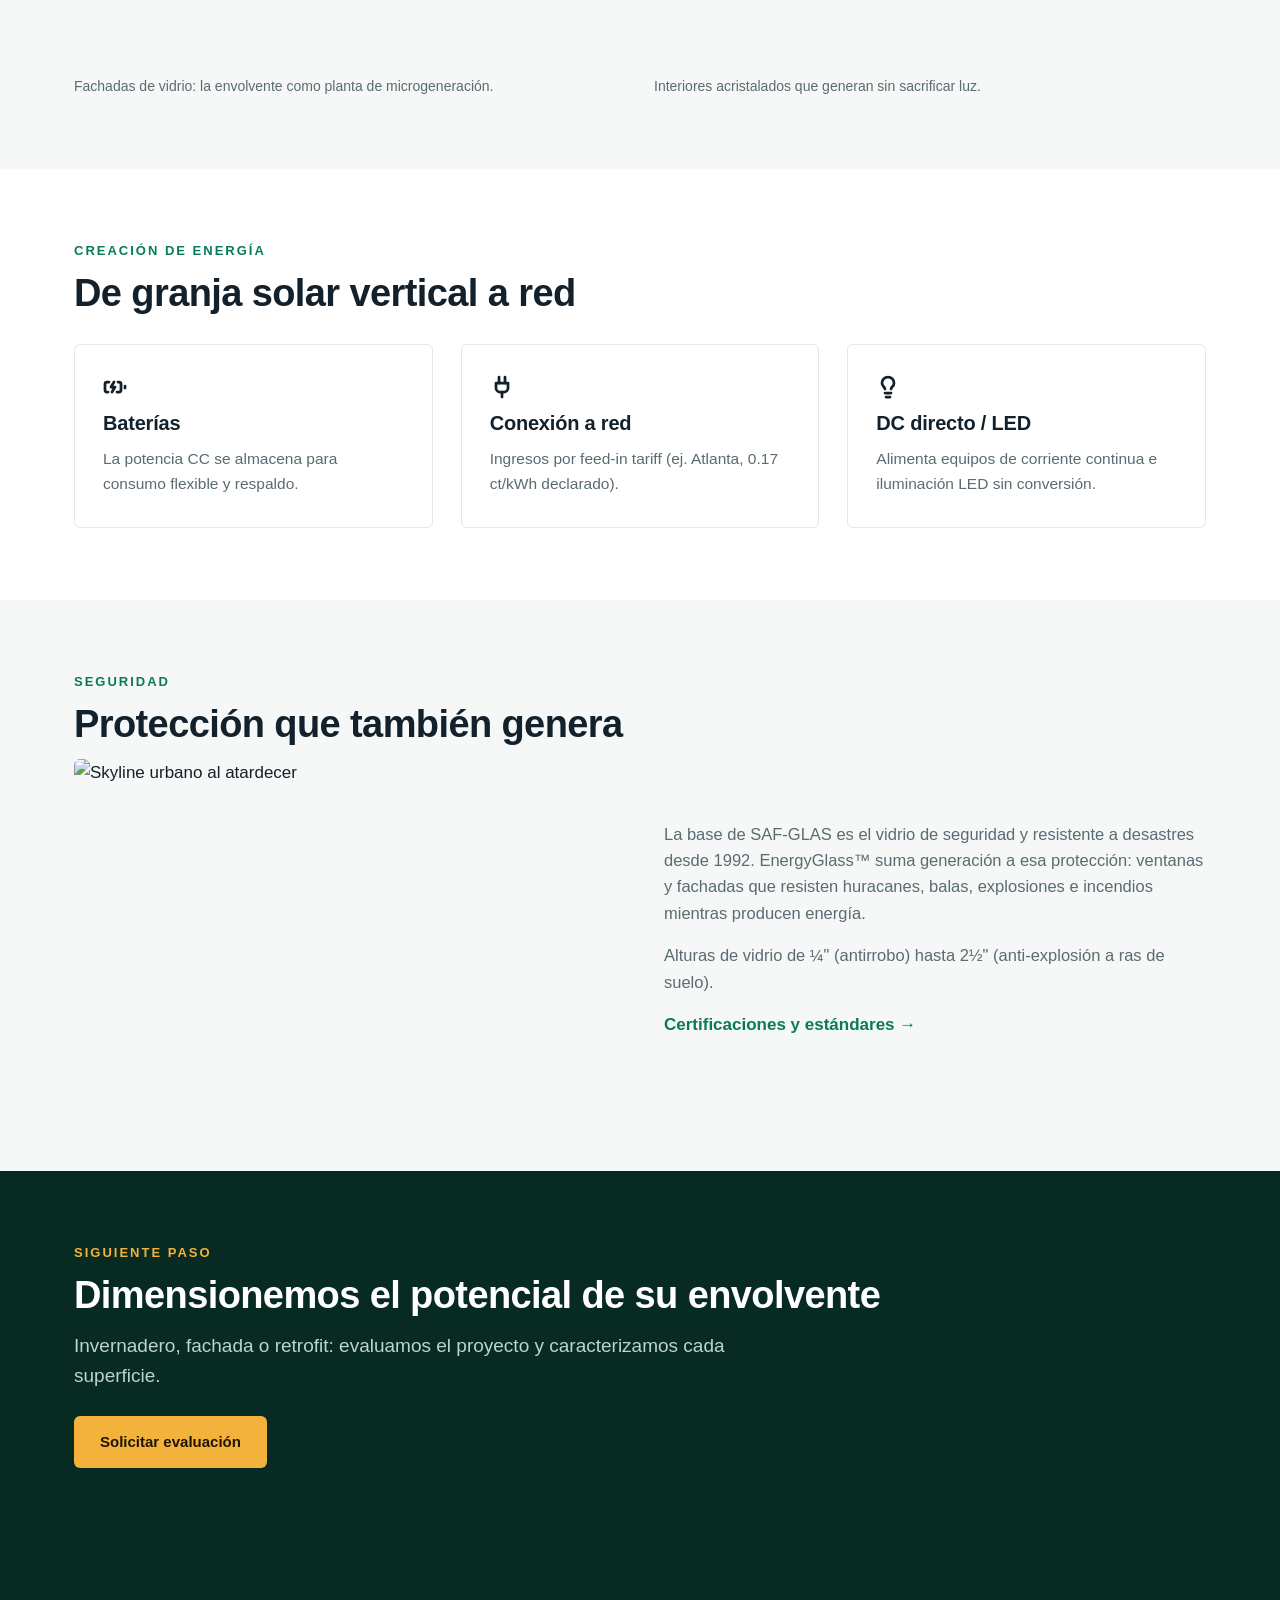
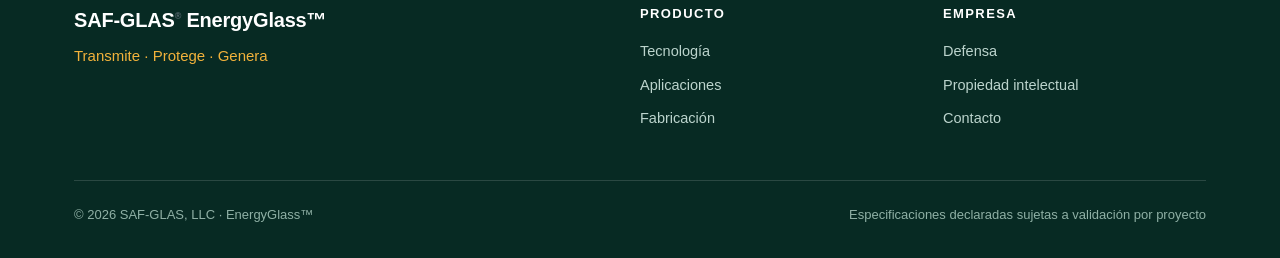
==== commit e7daf25f: "iconos: 19 emoji -> Lucide en 5 paginas" ====
--- a/aplicaciones.html
+++ b/aplicaciones.html
@@ -66,9 +66,62 @@
     <span class="kicker">Creación de energía</span>
     <h2>De granja solar vertical a red</h2>
     <div class="grid3" style="margin-top:30px">
-      <div class="card reveal"><span class="ico">🔋</span><h3>Baterías</h3><p>La potencia CC se almacena para consumo flexible y respaldo.</p></div>
-      <div class="card reveal"><span class="ico">🔌</span><h3>Conexión a red</h3><p>Ingresos por feed-in tariff (ej. Atlanta, 0.17 ct/kWh declarado).</p></div>
-      <div class="card reveal"><span class="ico">💠</span><h3>DC directo / LED</h3><p>Alimenta equipos de corriente continua e iluminación LED sin conversión.</p></div>
+      <div class="card reveal"><!-- @license lucide-static v0.460.0 - ISC -->
+<svg
+  class="lucide lucide-battery-charging"
+  xmlns="http://www.w3.org/2000/svg"
+  width="24"
+  height="24"
+  viewBox="0 0 24 24"
+  fill="none"
+  stroke="currentColor"
+  stroke-width="2.75"
+  stroke-linecap="round"
+  stroke-linejoin="round"
+>
+  <path d="M15 7h1a2 2 0 0 1 2 2v6a2 2 0 0 1-2 2h-2" />
+  <path d="M6 7H4a2 2 0 0 0-2 2v6a2 2 0 0 0 2 2h1" />
+  <path d="m11 7-3 5h4l-3 5" />
+  <line x1="22" x2="22" y1="11" y2="13" />
+</svg>
+<h3>Baterías</h3><p>La potencia CC se almacena para consumo flexible y respaldo.</p></div>
+      <div class="card reveal"><!-- @license lucide-static v0.460.0 - ISC -->
+<svg
+  class="lucide lucide-plug"
+  xmlns="http://www.w3.org/2000/svg"
+  width="24"
+  height="24"
+  viewBox="0 0 24 24"
+  fill="none"
+  stroke="currentColor"
+  stroke-width="2.75"
+  stroke-linecap="round"
+  stroke-linejoin="round"
+>
+  <path d="M12 22v-5" />
+  <path d="M9 8V2" />
+  <path d="M15 8V2" />
+  <path d="M18 8v5a4 4 0 0 1-4 4h-4a4 4 0 0 1-4-4V8Z" />
+</svg>
+<h3>Conexión a red</h3><p>Ingresos por feed-in tariff (ej. Atlanta, 0.17 ct/kWh declarado).</p></div>
+      <div class="card reveal"><!-- @license lucide-static v0.460.0 - ISC -->
+<svg
+  class="lucide lucide-lightbulb"
+  xmlns="http://www.w3.org/2000/svg"
+  width="24"
+  height="24"
+  viewBox="0 0 24 24"
+  fill="none"
+  stroke="currentColor"
+  stroke-width="2.75"
+  stroke-linecap="round"
+  stroke-linejoin="round"
+>
+  <path d="M15 14c.2-1 .7-1.7 1.5-2.5 1-.9 1.5-2.2 1.5-3.5A6 6 0 0 0 6 8c0 1 .2 2.2 1.5 3.5.7.7 1.3 1.5 1.5 2.5" />
+  <path d="M9 18h6" />
+  <path d="M10 22h4" />
+</svg>
+<h3>DC directo / LED</h3><p>Alimenta equipos de corriente continua e iluminación LED sin conversión.</p></div>
     </div>
   </div>
 </section>
--- a/style.css
+++ b/style.css
@@ -1,19 +1,19 @@
 /* ============================================================
-   EnergyGlass — SAF-GLAS · corporate redesign (estilo PwC)
-   Paleta: verde vidrio / teal + ámbar solar + neutros claros
+   EnergyGlass™ — SAF-GLAS redesign (PwC style)
+   Palette: glass green / teal + solar amber + light neutrals
    ============================================================ */
 :root{
-  --green:#0b7a5c;          /* verde vidrio principal */
-  --green-dk:#0a3d31;        /* verde oscuro (secciones) */
-  --green-deep:#072a23;      /* footer / casi-negro */
-  --teal:#0fb8a6;            /* acento agua */
-  --amber:#f2b23b;           /* ámbar / sol */
+  --green:#0b7a5c;           /* glass green principal */
+  --green-dk:#0a3d31;        /* dark green (sections) */
+  --green-deep:#072a23;      /* footer / near-black */
+  --teal:#0fb8a6;            /* aqua accent */
+  --amber:#f2b23b;           /* amber / sun */
   --amber-dk:#e09e1f;
-  --ink:#12212b;             /* texto */
-  --ink-soft:#5a6b72;        /* texto secundario */
-  --paper:#ffffff;           /* fondo blanco */
-  --paper-t:#f5f8f7;         /* gris verdoso claro */
-  --line:#e2e9e7;            /* bordes */
+  --ink:#12212b;             /* text */
+  --ink-soft:#5a6b72;        /* secondary text */
+  --paper:#ffffff;           /* white bg */
+  --paper-t:#f5f8f7;         /* light greenish gray */
+  --line:#e2e9e7;            /* borders */
   --font:'Helvetica Neue',Arial,'Segoe UI',Roboto,sans-serif;
   --serif:Georgia,'Times New Roman',serif;
   --wrap:1180px;
@@ -34,7 +34,7 @@
 a{color:inherit;text-decoration:none}
 .wrap{max-width:var(--wrap);margin:0 auto;padding:0 24px}
 
-/* ---------- nav ---------- */
+/* ---- nav ---- */
 .nav{
   background:var(--paper);
   border-bottom:1px solid var(--line);
@@ -57,29 +57,34 @@
 }
 .navmenu .cta:hover{background:var(--amber-dk);color:#221500}
 
-/* ---------- hero ---------- */
-.hero{position:relative;background:var(--green-dk);color:#fff;overflow:hidden}
+/* ---- hero ---- */
+.hero{position:relative;background:var(--green-deep);color:#fff;overflow:hidden}
 .hero-photo{position:absolute;inset:0}
-.hero-photo img{width:100%;height:100%;object-fit:cover;opacity:.28}
-.hero-veil{position:absolute;inset:0;background:linear-gradient(180deg,rgba(7,42,35,.55),rgba(7,42,35,.85))}
-.hero-inner{position:relative;padding:96px 24px 84px;max-width:var(--wrap);margin:0 auto}
+.hero-photo img{width:100%;height:100%;object-fit:cover;object-position:center;opacity:.78}
+.hero-veil{position:absolute;inset:0;background:linear-gradient(90deg,rgba(6,34,27,.94) 0%,rgba(6,34,27,.86) 40%,rgba(6,34,27,.52) 68%,rgba(6,34,27,.16) 100%)}
+.hero-inner{position:relative;padding:96px 24px 88px;max-width:var(--wrap);margin:0 auto}
+.hero-grid{display:grid;grid-template-columns:1fr;gap:0;align-items:center}
+.hero-copy{max-width:660px}
 .eyebrow{
   display:inline-block;font-size:12px;font-weight:700;letter-spacing:2px;
   text-transform:uppercase;color:var(--amber);margin-bottom:18px;
 }
-.hero h1{font-size:52px;line-height:1.05;font-weight:700;letter-spacing:-1.2px;max-width:780px}
+.hero h1{font-size:52px;line-height:1.06;font-weight:700;letter-spacing:-1.2px;max-width:720px;text-shadow:0 2px 24px rgba(0,0,0,.5)}
 .hero h1 .thin{font-weight:400;color:#cfe7e1}
-.hero .sub{font-size:20px;color:#d7ebe6;max-width:640px;margin:22px 0 30px}
+.hero .sub{font-size:20px;color:#d7ebe6;max-width:640px;margin:22px 0 30px;text-shadow:0 1px 16px rgba(0,0,0,.55)}
+.hero-art{display:none}
+.hero-svg{width:100%;height:auto;max-width:560px;filter:drop-shadow(0 30px 50px rgba(0,0,0,.35))}
 .btns{display:flex;gap:14px;flex-wrap:wrap}
 .btn{
-  display:inline-block;padding:14px 26px;border-radius:var(--r);font-weight:700;font-size:15px;transition:.2s;
+  display:inline-block;padding:14px 26px;border-radius:var(--r);font-weight:700;
+  font-size:15px;transition:.2s;
 }
 .btn.amber{background:var(--amber);color:#221500}
 .btn.amber:hover{background:var(--amber-dk)}
 .btn.ghost{border:1.5px solid rgba(255,255,255,.5);color:#fff}
 .btn.ghost:hover{background:rgba(255,255,255,.12)}
 
-/* ---------- sections ---------- */
+/* ---- sections ---- */
 section{padding:72px 0}
 section.tight{padding:56px 0}
 section.alt{background:var(--paper-t)}
@@ -92,7 +97,7 @@
 h2 + p.lede{font-size:19px;color:var(--ink-soft);max-width:720px}
 h3{font-size:22px;font-weight:700;letter-spacing:-.2px;margin-bottom:8px}
 
-/* ---------- stats band ---------- */
+/* ---- stats band ---- */
 .stats{
   background:var(--green-dk);color:#fff;padding:0;
 }
@@ -102,7 +107,7 @@
 .stat .num small{font-size:22px}
 .stat .lbl{font-size:14px;color:#cfe0db;margin-top:6px}
 
-/* ---------- cards grid ---------- */
+/* ---- cards grid ---- */
 .grid3{display:grid;grid-template-columns:repeat(3,1fr);gap:28px}
 .grid2{display:grid;grid-template-columns:repeat(2,1fr);gap:28px}
 .card{
@@ -117,13 +122,13 @@
 .card .link:after{content:" →";margin-left:4px}
 .card .link:hover{color:var(--amber-dk)}
 
-/* ---------- split media ---------- */
+/* ---- split media ---- */
 .split{display:grid;grid-template-columns:1fr 1fr;gap:48px;align-items:center}
 .split .txt h2{margin-bottom:16px}
 .split .txt p{font-size:16.5px;color:var(--ink-soft);margin-bottom:16px}
 .split img{width:100%;height:340px;object-fit:cover;border-radius:var(--r)}
 
-/* ---------- deep cta band ---------- */
+/* ---- deep cta band ---- */
 .deep h2{color:#fff}
 .deep .kicker{color:var(--amber)}
 .deep p.lede{color:#bcd4cd}
@@ -133,18 +138,18 @@
 .deep .card h3{color:#fff}
 .deep .card .link{color:var(--amber)}
 
-/* ---------- table ---------- */
+/* ---- table ---- */
 .tbl{width:100%;border-collapse:collapse;font-size:15px}
 .tbl th,.tbl td{padding:13px 14px;text-align:left;border-bottom:1px solid var(--line)}
 .tbl th{color:var(--ink-soft);font-weight:700;font-size:13px;text-transform:uppercase;letter-spacing:.6px}
 .tbl td:last-child{font-weight:600}
 
-/* ---------- photo strip ---------- */
+/* ---- photo strip ---- */
 .photos{display:grid;grid-template-columns:repeat(2,1fr);gap:28px}
 .photos figure img{width:100%;height:260px;object-fit:cover;border-radius:var(--r)}
 .photos figcaption{font-size:14px;color:var(--ink-soft);margin-top:10px}
 
-/* ---------- footer ---------- */
+/* ---- footer ---- */
 footer{background:var(--green-deep);color:#cfe0db;padding:64px 0 32px}
 footer .fgrid{display:grid;grid-template-columns:2fr 1fr 1fr;gap:40px;margin-bottom:40px}
 footer h4{color:#fff;font-size:13px;text-transform:uppercase;letter-spacing:1.4px;margin-bottom:16px}
@@ -154,13 +159,48 @@
 footer .tagline{color:var(--amber);margin-top:8px;font-size:15px}
 footer .fbot{display:flex;justify-content:space-between;gap:20px;flex-wrap:wrap;border-top:1px solid rgba(255,255,255,.14);padding-top:24px;font-size:13px;color:#8fb0a5}
 
-/* ---------- reveal on scroll ---------- */
+/* ---- reveal on scroll ---- */
 .reveal{opacity:0;transform:translateY(22px);transition:opacity .6s ease,transform .6s ease}
 .reveal.in-view{opacity:1;transform:none}
 
-/* ---------- responsive ---------- */
+/* === Inline SVG icons === */
+.ico-svg{
+  width:56px;height:56px;color:var(--green);
+  display:inline-block;vertical-align:middle;flex:0 0 auto;
+}
+.card .ico-svg{width:56px;height:56px;margin-bottom:18px;color:var(--green)}
+.deep .card .ico-svg{color:var(--amber)}
+.icon-chip{
+  width:76px;height:76px;display:flex;align-items:center;justify-content:center;
+  border-radius:16px;background:var(--paper-t);border:1px solid var(--line);
+  margin-bottom:24px;
+}
+.icon-chip .ico-svg{width:42px;height:42px;margin:0}
+.icon-chip.amber{background:var(--amber);border-color:var(--amber)}
+.icon-chip.amber .ico-svg{color:#221500}
+
+/* Animated drawing: strokes draw on enter, with soft fade + settle */
+.ico-svg .d{
+  fill:none;
+  stroke-dasharray:200;
+  stroke-dashoffset:200;
+  transition:stroke-dashoffset 1.2s cubic-bezier(.4,0,.2,1);
+}
+.ico-svg .d:nth-of-type(2){transition-delay:.12s}
+.ico-svg .d:nth-of-type(3){transition-delay:.24s}
+.ico-svg .d:nth-of-type(4){transition-delay:.36s}
+.ico-svg.in-view .d{stroke-dashoffset:0}
+
+.ico-svg{opacity:0;transform:scale(.94);transform-origin:center;transition:opacity .4s ease,transform .5s cubic-bezier(.2,.7,.3,1)}
+.ico-svg.in-view{opacity:1;transform:scale(1)}
+
+/* ---- responsive ---- */
 @media(max-width:920px){
   .navmenu{display:none}
+  .hero-grid{grid-template-columns:1fr;gap:0}
+  .hero-art{display:none}
+  .hero-svg{max-width:420px}
+  .hero-veil{background:linear-gradient(180deg,rgba(6,34,27,.72) 0%,rgba(6,34,27,.88) 100%)}
   .grid3,.grid2,.split{grid-template-columns:1fr}
   .stats .wrap{grid-template-columns:repeat(2,1fr)}
   .photos{grid-template-columns:1fr}
@@ -170,5 +210,14 @@
 }
 @media(prefers-reduced-motion:reduce){
   .reveal{opacity:1;transform:none;transition:none}
+  .ico-svg{opacity:1;transform:none;transition:none}
+  .ico-svg .d{stroke-dashoffset:0;transition:none}
+  .hero-svg *{animation:none}
   html{scroll-behavior:auto}
-}+}
+
+/* iconos duotono SVG */
+.ico img{width:30px;height:30px;vertical-align:middle}
+
+/* lucide icons inline */
+.ico svg{width:30px;height:30px;display:block}
